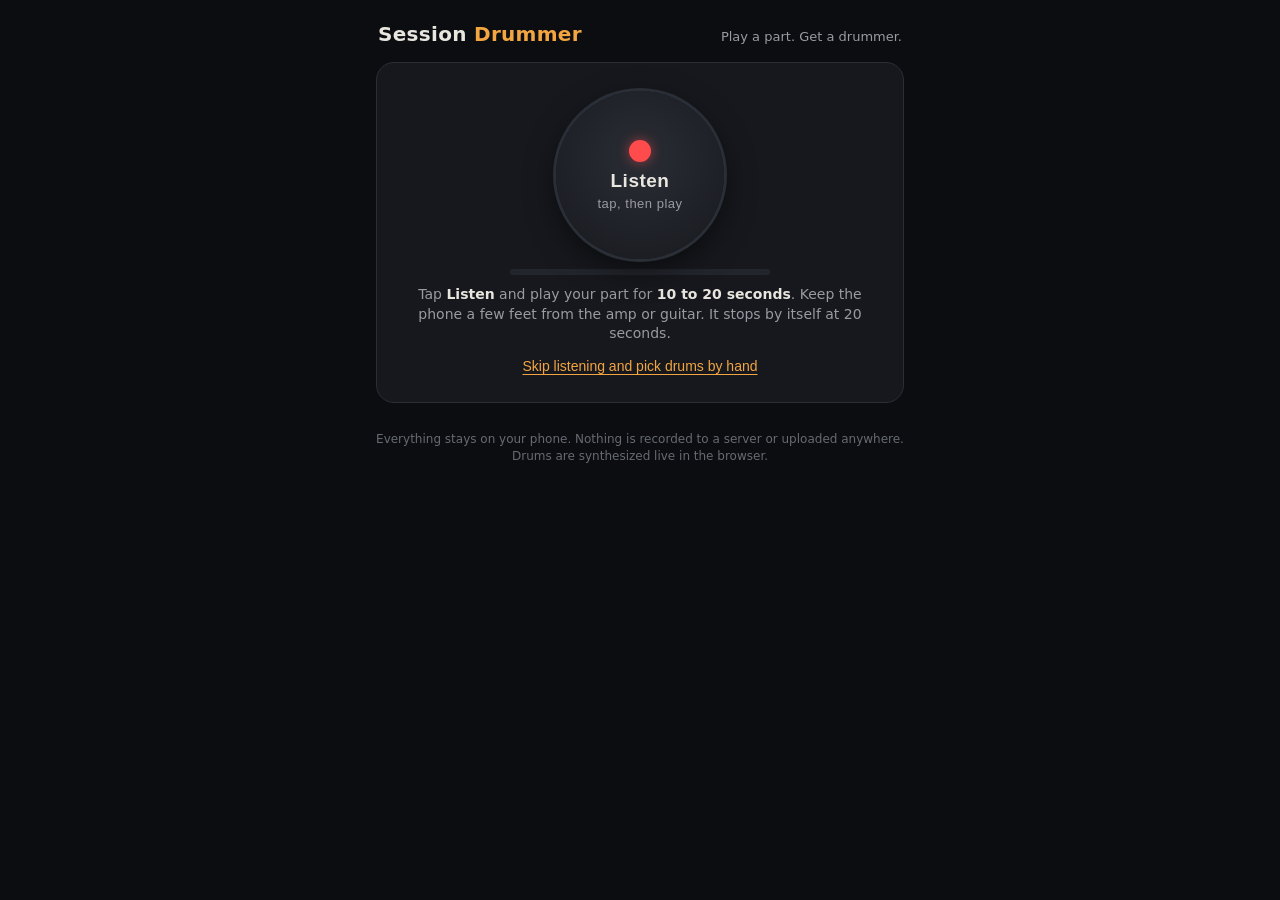
==== index.html @ cb13bf09 "Initial commit" ====
<!DOCTYPE html>
<html lang="en">
<head>
<meta charset="utf-8">
<meta name="viewport" content="width=device-width, initial-scale=1, viewport-fit=cover">
<meta name="theme-color" content="#0c0d10">
<meta name="apple-mobile-web-app-capable" content="yes">
<meta name="apple-mobile-web-app-status-bar-style" content="black-translucent">
<meta name="apple-mobile-web-app-title" content="Drummer">
<title>Session Drummer</title>
<link rel="icon" href="data:image/svg+xml,%3Csvg xmlns='http://www.w3.org/2000/svg' viewBox='0 0 100 100'%3E%3Ccircle cx='50' cy='50' r='46' fill='%23f2a541'/%3E%3Cellipse cx='50' cy='44' rx='30' ry='12' fill='%230c0d10'/%3E%3C/svg%3E">
<style>:root{--bg:#0c0d10;--card:#16181d;--card2:#1d2027;--line:#2a2e37;--tx:#e9e6df;--mut:#9a9aa3;--acc:#f2a541;--acc2:#ffcf7a;--rec:#ff4b4b;--ok:#6fd39b;--turn:#8fa8ff}
*{box-sizing:border-box;-webkit-tap-highlight-color:transparent}
html,body{margin:0;background:var(--bg);color:var(--tx);font:16px/1.4 -apple-system,BlinkMacSystemFont,"SF Pro Text","Segoe UI",Roboto,system-ui,sans-serif;-webkit-text-size-adjust:100%}
body{padding:env(safe-area-inset-top) 0 calc(env(safe-area-inset-bottom) + 24px)}
body.has-player{padding-bottom:calc(env(safe-area-inset-bottom) + 230px)}
main{max-width:560px;margin:0 auto;padding:14px 16px}
header{display:flex;align-items:baseline;justify-content:space-between;margin:6px 2px 14px}
h1{font-size:20px;margin:0;letter-spacing:.3px;font-weight:700}
h1 span{color:var(--acc)}
.tag{color:var(--mut);font-size:13px}
h2{font-size:13px;text-transform:uppercase;letter-spacing:1.4px;color:var(--mut);margin:26px 4px 10px;font-weight:600}
.card{background:var(--card);border:1px solid var(--line);border-radius:18px;padding:16px;margin-bottom:12px}
#listen{text-align:center;padding:22px 16px 18px}
#rec{width:168px;height:168px;border-radius:50%;border:0;margin:6px auto 10px;display:flex;flex-direction:column;align-items:center;justify-content:center;background:radial-gradient(circle at 50% 40%,#2a2d35,#17191e);color:var(--tx);font-size:19px;font-weight:700;letter-spacing:.5px;box-shadow:0 0 0 3px #2a2e37,0 10px 30px #0008;position:relative;cursor:pointer;touch-action:manipulation}
#rec .dot{width:22px;height:22px;border-radius:50%;background:var(--rec);margin-bottom:8px;box-shadow:0 0 12px #ff4b4b88}
#rec small{display:block;font-weight:500;color:var(--mut);font-size:13px;margin-top:4px}
#rec.on{box-shadow:0 0 0 3px var(--rec),0 0 0 calc(3px + var(--lvl,0px)) #ff4b4b44,0 10px 30px #0008}
#rec.on .dot{border-radius:5px;animation:pulse 1s infinite}
#rec.busy{opacity:.7}
@keyframes pulse{50%{opacity:.45}}
.meter{height:6px;background:#22252c;border-radius:4px;overflow:hidden;margin:4px auto 10px;max-width:260px}
.meter i{display:block;height:100%;width:0;background:linear-gradient(90deg,#6fd39b,#f2a541 70%,#ff4b4b);transition:width .06s}
.hint{color:var(--mut);font-size:14px;margin:6px 6px 0}
.hint b{color:var(--tx);font-weight:600}
.warn{color:#ffb4a8;font-size:14px;margin-top:8px}
.link{background:none;border:0;color:var(--acc);font-size:14px;padding:10px;margin-top:4px;text-decoration:underline;text-underline-offset:3px}
#heard .top{display:flex;align-items:flex-end;gap:14px}
.bpm{font-size:46px;font-weight:800;line-height:1;font-variant-numeric:tabular-nums}
.bpm small{font-size:15px;font-weight:600;color:var(--mut);margin-left:4px}
.chips{display:flex;flex-wrap:wrap;gap:6px;margin:2px 0 4px}
.chip{font-size:12.5px;padding:4px 9px;border-radius:99px;background:var(--card2);border:1px solid var(--line);color:#d8d4cb;white-space:nowrap}
.chip.k{color:var(--acc2)}
.desc{font-size:17px;margin:12px 0 4px}
.wants{color:var(--mut);font-size:14px}
.conf{color:var(--mut);font-size:12.5px;margin-top:8px}
.ctl{margin-top:14px;border-top:1px solid var(--line);padding-top:12px}
.row{display:flex;align-items:center;gap:8px;margin:10px 0;flex-wrap:wrap}
.row label{font-size:13px;color:var(--mut);min-width:54px}
.btn{min-height:46px;min-width:46px;padding:0 14px;border-radius:12px;border:1px solid var(--line);background:var(--card2);color:var(--tx);font-size:16px;font-weight:600;touch-action:manipulation;cursor:pointer}
.btn:active{transform:scale(.97);background:#262a33}
.btn.pri{background:var(--acc);color:#1a1307;border-color:var(--acc)}
.btn.sm{min-height:40px;font-size:14px;padding:0 11px}
.seg{display:inline-flex;border:1px solid var(--line);border-radius:12px;overflow:hidden}
.seg button{min-height:42px;padding:0 13px;border:0;background:var(--card2);color:var(--mut);font-size:15px;font-weight:600;border-right:1px solid var(--line)}
.seg button:last-child{border-right:0}
.seg button.on{background:#2f2a20;color:var(--acc2)}
.seg button:disabled{opacity:.35}
.tval{font-size:20px;font-weight:700;min-width:62px;text-align:center;font-variant-numeric:tabular-nums}
input[type=range]{flex:1;accent-color:var(--acc);height:32px}
.switch{display:flex;align-items:center;gap:10px;font-size:14px;color:var(--tx)}
.switch input{width:22px;height:22px;accent-color:var(--acc)}
.sub{color:var(--mut);font-size:13px;margin:-4px 4px 10px}
.sug h3{margin:0;font-size:18px}
.sug .meta{display:flex;gap:6px;flex-wrap:wrap;margin:7px 0}
.sug p{margin:6px 0;color:#cfcbc2;font-size:14.5px}
.sug .why{color:var(--mut);font-style:italic;font-size:13.5px}
.sug.turn{border-color:#2d3550;background:linear-gradient(180deg,#171a24,#16181d)}
.sug.turn .why{color:#b9c6ff;font-style:normal}
.sug .acts{display:flex;gap:8px;margin-top:12px}
.sug .acts .btn{flex:1}
.prog{height:4px;background:#22252c;border-radius:3px;margin-top:10px;overflow:hidden;display:none}
.prog i{display:block;height:100%;width:0;background:var(--acc)}
.sug.playing .prog{display:block}
.sug.playing{border-color:var(--acc)}
#player{position:fixed;left:0;right:0;bottom:0;background:#121419ee;backdrop-filter:blur(14px);-webkit-backdrop-filter:blur(14px);border-top:1px solid var(--line);padding:12px 16px calc(env(safe-area-inset-bottom) + 12px);z-index:10;transform:translateY(110%);transition:transform .25s}
#player.show{transform:none}
#player .in{max-width:560px;margin:0 auto}
#player .name{display:flex;justify-content:space-between;align-items:center;font-weight:700}
#player .name span{color:var(--mut);font-weight:500;font-size:13px}
#player .close{background:none;border:0;color:var(--mut);font-size:26px;min-width:44px;min-height:40px}
.dots{display:flex;gap:7px;margin:8px 0 6px}
.dots i{flex:1;height:7px;border-radius:4px;background:#2a2e37;transition:background .05s}
.dots i.on{background:var(--acc)}
.dots i.one.on{background:var(--acc2)}
.prow{display:flex;align-items:center;gap:8px;justify-content:space-between}
.prow .tval{font-size:26px;min-width:84px}
#pplay{min-width:96px;min-height:54px;font-size:18px}
.foot{color:#666a73;font-size:12px;text-align:center;margin-top:28px}
.hide{display:none!important}
.spin{display:inline-block;width:14px;height:14px;border:2px solid #fff4;border-top-color:var(--acc);border-radius:50%;animation:sp 1s linear infinite;vertical-align:-2px;margin-right:6px}
@keyframes sp{to{transform:rotate(360deg)}}
</style>
</head>
<body>
<main>
  <header><h1>Session <span>Drummer</span></h1><div class="tag">Play a part. Get a drummer.</div></header>

  <section id="listen" class="card">
    <button id="rec" aria-label="Listen"><div class="dot"></div><div id="recLabel">Listen</div><small id="recSub">tap, then play</small></button>
    <div class="meter"><i id="lvl"></i></div>
    <p class="hint" id="hint">Tap <b>Listen</b> and play your part for <b>10 to 20 seconds</b>. Keep the phone a few feet from the amp or guitar. It stops by itself at 20 seconds.</p>
    <p class="warn hide" id="warn"></p>
    <button class="link" id="skip">Skip listening and pick drums by hand</button>
  </section>

  <section id="heard" class="card hide">
    <div class="top">
      <div class="bpm" id="hBpm">—</div>
      <div class="chips" id="hChips"></div>
    </div>
    <div class="desc" id="hDesc"></div>
    <div class="wants" id="hWants"></div>
    <div class="conf" id="hConf"></div>
    <div class="ctl">
      <div class="row"><label>Tempo</label>
        <button class="btn sm" data-t="-1">−</button><div class="tval" id="tVal">90</div><button class="btn sm" data-t="1">+</button>
        <button class="btn sm" data-t="half">½×</button><button class="btn sm" data-t="dbl">2×</button>
      </div>
      <div class="row"><label>Meter</label>
        <div class="seg" id="segMeter"><button data-m="4/4">4/4</button><button data-m="3/4">3/4</button><button data-m="6/8">6/8</button></div>
      </div>
      <div class="row"><label>Feel</label>
        <div class="seg" id="segFeel"><button data-f="straight">Straight</button><button data-f="swing">Swung</button></div>
      </div>
      <div class="row guitarOnly"><label>Mix</label><span class="tag">Guitar</span><input type="range" id="bal" min="0" max="100" value="50"><span class="tag">Drums</span></div>
      <div class="row guitarOnly"><label class="switch"><input type="checkbox" id="snap" checked> Snap my playing to the drum grid</label></div>
    </div>
  </section>

  <section id="sugg" class="hide">
    <h2>Fits your part</h2>
    <div id="matches"></div>
    <h2>Different takes</h2>
    <div class="sub">These might not work, but here's how they could sound.</div>
    <div id="turns"></div>
    <div class="row" style="justify-content:center;margin-top:16px">
      <button class="btn" id="more">More ideas</button>
      <button class="btn" id="again">Listen again</button>
    </div>
  </section>

  <p class="foot">Everything stays on your phone. Nothing is recorded to a server or uploaded anywhere.<br>Drums are synthesized live in the browser.</p>
</main>

<div id="player"><div class="in">
  <div class="name"><div id="pName">—</div><button class="close" id="pClose" aria-label="Close">×</button></div>
  <div class="dots" id="pDots"></div>
  <div class="prow">
    <button class="btn" data-p="-5">−5</button><button class="btn" data-p="-1">−1</button>
    <div class="tval" id="pBpm">90</div>
    <button class="btn" data-p="1">+1</button><button class="btn" data-p="5">+5</button>
  </div>
  <div class="prow" style="margin-top:10px">
    <label class="switch"><input type="checkbox" id="pFills"> Fill every 4 bars</label>
    <button class="btn pri" id="pplay">Stop</button>
  </div>
</div></div>

<script>/* Session Drummer — audio analysis (pure JS, runs in browser or Node). Nothing leaves the device. */
(function (root) {
  'use strict';

  function makeFFT(n) {
    const levels = Math.round(Math.log2(n));
    const cos = new Float64Array(n / 2), sin = new Float64Array(n / 2);
    for (let i = 0; i < n / 2; i++) { cos[i] = Math.cos(2 * Math.PI * i / n); sin[i] = Math.sin(2 * Math.PI * i / n); }
    const rev = new Uint32Array(n);
    for (let i = 0; i < n; i++) { let r = 0, x = i; for (let j = 0; j < levels; j++) { r = (r << 1) | (x & 1); x >>= 1; } rev[i] = r; }
    return function (re, im) {
      for (let i = 0; i < n; i++) { const j = rev[i]; if (j > i) { let t = re[i]; re[i] = re[j]; re[j] = t; t = im[i]; im[i] = im[j]; im[j] = t; } }
      for (let size = 2; size <= n; size <<= 1) {
        const half = size >> 1, step = n / size;
        for (let i = 0; i < n; i += size) {
          for (let j = i, k = 0; j < i + half; j++, k += step) {
            const l = j + half;
            const tre = re[l] * cos[k] + im[l] * sin[k];
            const tim = -re[l] * sin[k] + im[l] * cos[k];
            re[l] = re[j] - tre; im[l] = im[j] - tim; re[j] += tre; im[j] += tim;
          }
        }
      }
    };
  }
  function hann(n) { const w = new Float64Array(n); for (let i = 0; i < n; i++) w[i] = 0.5 - 0.5 * Math.cos(2 * Math.PI * i / n); return w; }
  const clamp = (v, a, b) => Math.max(a, Math.min(b, v));
  function mean(a) { let s = 0; for (let i = 0; i < a.length; i++) s += a[i]; return a.length ? s / a.length : 0; }
  function std(a, m) { if (m === undefined) m = mean(a); let s = 0; for (let i = 0; i < a.length; i++) s += (a[i] - m) * (a[i] - m); return a.length ? Math.sqrt(s / a.length) : 0; }
  function median(a) { const b = Array.from(a).sort((x, y) => x - y); return b.length ? b[b.length >> 1] : 0; }
  function percentile(a, p) { const b = Array.from(a).sort((x, y) => x - y); return b.length ? b[clamp(Math.floor(p * (b.length - 1)), 0, b.length - 1)] : 0; }

  // Krumhansl–Kessler key profiles
  const KK_MAJ = [6.35, 2.23, 3.48, 2.33, 4.38, 4.09, 2.52, 5.19, 2.39, 3.66, 2.29, 2.88];
  const KK_MIN = [6.33, 2.68, 3.52, 5.38, 2.60, 3.53, 2.54, 4.75, 3.98, 2.69, 3.34, 3.17];
  const NOTE = ['C', 'C#', 'D', 'Eb', 'E', 'F', 'F#', 'G', 'Ab', 'A', 'Bb', 'B'];
  function pearson(a, b) { const ma = mean(a), mb = mean(b); let s = 0, sa = 0, sb = 0; for (let i = 0; i < a.length; i++) { const x = a[i] - ma, y = b[i] - mb; s += x * y; sa += x * x; sb += y * y; } return sa && sb ? s / Math.sqrt(sa * sb) : 0; }

  /* ---------- feature extraction ---------- */
  function extract(input, sr) {
    // peak/level of the raw signal (for energy)
    let x = input, fs = sr;
    if (sr > 32000) { // decimate by 2 with a small low-pass
      const n = Math.floor(input.length / 2); x = new Float32Array(n);
      for (let i = 1; i < n - 1; i++) x[i] = 0.25 * input[2 * i - 1] + 0.5 * input[2 * i] + 0.25 * input[2 * i + 1];
      fs = sr / 2;
    }
    // level normalisation so log-compression is consistent
    const absS = []; for (let i = 0; i < x.length; i += 37) absS.push(Math.abs(x[i]));
    const ref = Math.max(1e-5, percentile(absS, 0.995));
    const g = 0.5 / ref;
    const N = 1024, H = fs >= 20000 ? 256 : 128;
    const fr = fs / H;
    const nFrames = Math.max(0, Math.floor((x.length - N) / H) + 1);
    const fft = makeFFT(N), win = hann(N);
    const re = new Float64Array(N), im = new Float64Array(N);
    const nb = N / 2;
    let prev = new Float64Array(nb), cur = new Float64Array(nb);
    const flux = new Float32Array(nFrames), lowFlux = new Float32Array(nFrames), rmsDb = new Float32Array(nFrames), cent = new Float32Array(nFrames), fenergy = new Float32Array(nFrames);
    const bHz = fs / N;
    const kLo = Math.max(1, Math.round(30 / bHz)), kHi = Math.min(nb - 1, Math.round(8000 / bHz)), kLow = Math.round(300 / bHz);
    for (let t = 0; t < nFrames; t++) {
      const o = t * H; let e = 0;
      for (let i = 0; i < N; i++) { const v = x[o + i]; e += v * v; re[i] = v * g * win[i]; im[i] = 0; }
      rmsDb[t] = 10 * Math.log10(e / N + 1e-12);
      fft(re, im);
      let f = 0, lf = 0, cs = 0, ms = 0;
      for (let k = 1; k < nb; k++) {
        const m = Math.sqrt(re[k] * re[k] + im[k] * im[k]) / N * 4;
        const L = Math.log(1 + 1000 * m);
        cur[k] = L;
        if (k >= kLo && k <= kHi) { const d = L - prev[k]; if (d > 0) { f += d; if (k <= kLow) lf += d; } }
        cs += m * k * bHz; ms += m;
      }
      flux[t] = f; lowFlux[t] = lf; cent[t] = ms > 0 ? cs / ms : 0; fenergy[t] = ms;
      const tmp = prev; prev = cur; cur = tmp;
    }
    if (nFrames) { flux[0] = 0; lowFlux[0] = 0; }
    // chroma with a longer window for pitch resolution
    const NC = 4096, HC = 2048;
    const fftC = makeFFT(NC), winC = hann(NC);
    const reC = new Float64Array(NC), imC = new Float64Array(NC);
    const nC = Math.max(0, Math.floor((x.length - NC) / HC) + 1);
    const chroma = []; const chromaT = [];
    const bHzC = fs / NC;
    const binPc = new Int8Array(NC / 2).fill(-1), binW = new Float32Array(NC / 2);
    for (let k = 1; k < NC / 2; k++) { const f = k * bHzC; if (f < 70 || f > 2200) continue; const p = 69 + 12 * Math.log2(f / 440); const pr = Math.round(p); if (Math.abs(p - pr) > 0.35) continue; binPc[k] = ((pr % 12) + 12) % 12; binW[k] = f < 400 ? 1 : 400 / f + 0.3; }
    for (let t = 0; t < nC; t++) {
      const o = t * HC;
      for (let i = 0; i < NC; i++) { reC[i] = x[o + i] * g * winC[i]; imC[i] = 0; }
      fftC(reC, imC);
      const c = new Float32Array(12);
      // simple peak picking to reduce smear
      for (let k = 2; k < NC / 2 - 1; k++) {
        if (binPc[k] < 0) continue;
        const m = Math.hypot(reC[k], imC[k]);
        const ml = Math.hypot(reC[k - 1], imC[k - 1]), mr = Math.hypot(reC[k + 1], imC[k + 1]);
        if (m >= ml && m >= mr) c[binPc[k]] += Math.sqrt(m) * binW[k];
      }
      chroma.push(c); chromaT.push((o + NC / 2) / fs);
    }
    // onset envelope: flux minus local mean, half-wave rectified, normalised
    const env = new Float32Array(nFrames);
    const wAvg = Math.max(3, Math.round(0.25 * fr));
    let acc = 0; const q = [];
    // centred moving average
    const pre = new Float64Array(nFrames + 1); for (let i = 0; i < nFrames; i++) pre[i + 1] = pre[i] + flux[i];
    for (let i = 0; i < nFrames; i++) { const a = Math.max(0, i - wAvg), b = Math.min(nFrames, i + wAvg + 1); const m = (pre[b] - pre[a]) / (b - a); env[i] = Math.max(0, flux[i] - m); }
    const sd = std(env) || 1; for (let i = 0; i < nFrames; i++) env[i] /= sd;
    const lowEnv = new Float32Array(nFrames); { const sdl = std(lowFlux) || 1; for (let i = 0; i < nFrames; i++) lowEnv[i] = lowFlux[i] / sdl; }
    const t0 = N / 2 / fs; // frame-centre convention
    return { fs, fr, t0, env, lowEnv, rmsDb, cent, fenergy, chroma, chromaT, nFrames, duration: input.length / sr };
  }

  function pickOnsets(env, fr) {
    const out = []; const n = env.length; const w = 3; const lw = Math.round(fr * 1.0);
    const pre = new Float64Array(n + 1); for (let i = 0; i < n; i++) pre[i + 1] = pre[i] + env[i];
    let last = -1e9; const minGap = Math.round(0.05 * fr);
    for (let i = w; i < n - w; i++) {
      let isMax = true; for (let j = i - w; j <= i + w; j++) if (env[j] > env[i]) { isMax = false; break; }
      if (!isMax) continue;
      const a = Math.max(0, i - lw), b = Math.min(n, i + lw); const m = (pre[b] - pre[a]) / (b - a);
      if (env[i] > m + 0.6 && env[i] > 0.8 && i - last >= minGap) { out.push({ f: i, s: env[i] }); last = i; }
    }
    return out;
  }

  function autocorr(env, maxLag) {
    const n = env.length; const ac = new Float64Array(maxLag + 1);
    for (let l = 0; l <= maxLag; l++) { let s = 0; for (let t = 0; t + l < n; t++) s += env[t] * env[t + l]; ac[l] = s / (n - l); }
    return ac;
  }

  function estimateTempo(env, fr) {
    const minLag = Math.floor(fr * 60 / 210), maxLag = Math.ceil(fr * 60 / 48);
    const ac = autocorr(env, Math.min(env.length - 2, maxLag * 2 + 2));
    const val = (l) => { const i = Math.floor(l), f = l - i; return i + 1 < ac.length ? ac[i] * (1 - f) + ac[i + 1] * f : 0; };
    let best = -1, bestL = minLag; const scores = [];
    for (let l = minLag; l <= maxLag; l++) {
      const bpm = 60 * fr / l;
      const prior = Math.exp(-0.5 * Math.pow(Math.log2(bpm / 100) / 0.85, 2));
      const s = (val(l) + 0.35 * val(2 * l)) * prior;
      scores.push({ l, bpm, s, raw: val(l) + 0.35 * val(2 * l) });
      if (s > best) { best = s; bestL = l; }
    }
    // parabolic refinement on raw ac
    let L = bestL;
    if (bestL > minLag && bestL < maxLag) { const a = val(bestL - 1), b = val(bestL), c = val(bestL + 1); const d = (a - 2 * b + c); if (d < 0) L = bestL + 0.5 * (a - c) / d; }
    // octave sanity
    const rawAt = (l) => val(l) + 0.35 * val(2 * l);
    let bpm = 60 * fr / L;
    if (bpm > 150 && 2 * L <= maxLag && rawAt(2 * L) > 0.75 * rawAt(L)) { L *= 2; bpm /= 2; }
    else if (bpm < 62 && L / 2 >= minLag && rawAt(L / 2) > 0.8 * rawAt(L)) { L /= 2; bpm *= 2; }
    return { period: L, bpm, ac };
  }

  // Ellis-style dynamic-programming beat tracker
  function trackBeats(env, P, tight) {
    tight = tight || 120;
    const n = env.length; const C = new Float64Array(n); const back = new Int32Array(n).fill(-1);
    const lo = Math.round(P / 2), hi = Math.round(P * 2);
    for (let t = 0; t < n; t++) {
      let best = -Infinity, bi = -1;
      for (let tau = t - hi; tau <= t - lo; tau++) {
        if (tau < 0) continue;
        const d = Math.log((t - tau) / P); const v = C[tau] - tight * d * d;
        if (v > best) { best = v; bi = tau; }
      }
      if (bi >= 0 && best > 0) { C[t] = env[t] + best; back[t] = bi; } else { C[t] = env[t]; back[t] = -1; }
    }
    // pick end point in final period
    let end = n - 1, bv = -Infinity;
    for (let t = Math.max(0, n - Math.round(P)); t < n; t++) if (C[t] > bv) { bv = C[t]; end = t; }
    const beats = []; let t = end; while (t >= 0) { beats.push(t); t = back[t]; }
    beats.reverse();
    // extend backwards to cover the start if the chain began late
    while (beats.length && beats[0] - P > P * 0.25) {
      const guess = beats[0] - P; let bt = Math.round(guess), bvv = -1;
      for (let j = Math.round(guess - P * 0.1); j <= Math.round(guess + P * 0.1); j++) if (j >= 0 && j < n && env[j] > bvv) { bvv = env[j]; bt = j; }
      if (bt < 0) break; beats.unshift(bvv > 0.3 ? bt : Math.round(guess));
    }
    return beats;
  }

  // Beat trackers happily lock onto a loud off-beat. Swing is always long-short, and bass/accents
  // tend to sit on the beat, so use those to nudge the phase back onto the beat.
  function fixPhase(feat, beatF) {
    if (beatF.length < 6) return beatF;
    const P = (beatF[beatF.length - 1] - beatF[0]) / (beatF.length - 1);
    const shift = (frac) => beatF.map(b => b + frac * P).filter(b => b < feat.env.length - 1);
    const sw = analyseSwing(feat.env, beatF);
    const pr = sw.prof, BINS = pr.length;
    const at = (c, w) => { let m = 0; for (let k = 0; k < BINS; k++) { const p = (k + 0.5) / BINS; if (Math.abs(p - c) <= w) m = Math.max(m, pr[k]); } return m; };
    const base = median(pr);
    const t1 = at(0.333, 0.04) - base, t2 = at(0.667, 0.04) - base, h = at(0.5, 0.04) - base;
    if (t1 > 0.5 && t1 > 1.6 * Math.max(t2, h, 0.01)) return shift(1 / 3);
    if (h > 0.5 && h > 1.6 * Math.max(t1, t2, 0.01)) {
      // straight: compare accent+bass on the beat vs on the "and"
      const acc = (arr) => { let s = 0; for (const b of arr) s += envMax(feat.env, b, 2) + 1.5 * envMax(feat.lowEnv, b, 2); return s / arr.length; };
      const alt = shift(0.5);
      if (acc(alt) > 1.25 * acc(beatF)) return alt;
    }
    return beatF;
  }

  function regressPeriod(beatsSec) {
    const n = beatsSec.length; if (n < 3) return null;
    let sx = 0, sy = 0, sxx = 0, sxy = 0;
    for (let i = 0; i < n; i++) { sx += i; sy += beatsSec[i]; sxx += i * i; sxy += i * beatsSec[i]; }
    return (n * sxy - sx * sy) / (n * sxx - sx * sx);
  }

  function envAt(env, f) { const i = Math.floor(f), fr = f - i; if (i < 0 || i + 1 >= env.length) return 0; return env[i] * (1 - fr) + env[i + 1] * fr; }
  function envMax(env, f, w) { let m = 0; for (let j = Math.floor(f - w); j <= Math.ceil(f + w); j++) if (j >= 0 && j < env.length && env[j] > m) m = env[j]; return m; }

  function analyseSwing(env, beatF) {
    const BINS = 48; const prof = new Float64Array(BINS); let used = 0;
    for (let i = 0; i + 1 < beatF.length; i++) {
      const a = beatF[i], b = beatF[i + 1]; const len = b - a; if (len < 4) continue;
      for (let k = 0; k < BINS; k++) { const f = a + len * (k + 0.5) / BINS; prof[k] += envAt(env, f); }
      used++;
    }
    if (!used) return { swing: 0, ratio: 0.5, ternary: 0, conf: 0, prof };
    for (let k = 0; k < BINS; k++) prof[k] /= used;
    const around = (c, w) => { let m = 0; for (let k = 0; k < BINS; k++) { const p = (k + 0.5) / BINS; if (Math.abs(p - c) <= w) m = Math.max(m, prof[k]); } return m; };
    const eHalf = around(0.5, 0.035), eTrip2 = around(0.667, 0.035), eTrip1 = around(0.333, 0.035), e16a = around(0.25, 0.03), e16b = around(0.75, 0.03);
    const base = median(prof);
    const h = Math.max(0, eHalf - base), t2 = Math.max(0, eTrip2 - base), t1 = Math.max(0, eTrip1 - base), s16 = Math.max(0, Math.max(e16a, e16b) - base);
    const swing = (t2 - h) / (t2 + h + 1e-6); // -1 straight .. +1 swung
    // ratio: centroid of the off-beat bump between 0.45 and 0.78
    let cs = 0, ws = 0; for (let k = 0; k < BINS; k++) { const p = (k + 0.5) / BINS; if (p > 0.45 && p < 0.78) { const w = Math.max(0, prof[k] - base); cs += w * w * p; ws += w * w; } }
    const ratio = ws > 0 ? cs / ws : 0.5;
    const ternary = (t1 + t2) / (t1 + t2 + h + s16 + 1e-6);
    const offStrength = Math.max(h, t2) / (Math.max(...prof) + 1e-6);
    return { swing, ratio, ternary, conf: clamp(offStrength * Math.abs(swing) * 2, 0, 1), offStrength, prof: Array.from(prof) };
  }

  function chromaBetween(feat, ta, tb) {
    const c = new Float64Array(12); let n = 0;
    for (let i = 0; i < feat.chromaT.length; i++) { const t = feat.chromaT[i]; if (t >= ta && t < tb) { for (let k = 0; k < 12; k++) c[k] += feat.chroma[i][k]; n++; } }
    if (!n) { // nearest frame
      let bi = 0, bd = 1e9; for (let i = 0; i < feat.chromaT.length; i++) { const d = Math.abs(feat.chromaT[i] - (ta + tb) / 2); if (d < bd) { bd = d; bi = i; } }
      if (feat.chroma[bi]) for (let k = 0; k < 12; k++) c[k] = feat.chroma[bi][k];
    }
    return c;
  }
  function cosSim(a, b) { let s = 0, na = 0, nb = 0; for (let k = 0; k < 12; k++) { s += a[k] * b[k]; na += a[k] * a[k]; nb += b[k] * b[k]; } return na && nb ? s / Math.sqrt(na * nb) : 1; }
  function zscore(a) { const m = mean(a), s = std(a, m) || 1; return a.map(v => (v - m) / s); }
  function lagCorr(f, lag) { if (f.length - lag < 4) return 0; return pearson(f.slice(0, f.length - lag), f.slice(lag)); }

  function analyseMeter(feat, beatsSec, beatF, forceM) {
    const nb = beatF.length;
    if (nb < 8) return { meter: forceM || 4, offset: 0, conf: 0, scores: {} };
    const acc = [], low = [], nov = [];
    for (let i = 0; i < nb; i++) {
      acc.push(envMax(feat.env, beatF[i], 2));
      low.push(envMax(feat.lowEnv, beatF[i], 2));
      const P = i + 1 < nb ? beatsSec[i + 1] - beatsSec[i] : beatsSec[i] - beatsSec[i - 1];
      const prevC = chromaBetween(feat, beatsSec[i] - P, beatsSec[i]);
      const nextC = chromaBetween(feat, beatsSec[i], beatsSec[i] + P);
      nov.push(1 - cosSim(prevC, nextC));
    }
    const za = zscore(acc), zl = zscore(low), zn = zscore(nov);
    const f = za.map((v, i) => 0.8 * v + 1.0 * zl[i] + 1.2 * zn[i]);
    const contrast = (M) => {
      let best = -Infinity, bo = 0;
      for (let o = 0; o < M; o++) {
        const on = [], off = [];
        for (let i = 0; i < nb; i++) ((i % M) === o ? on : off).push(f[i]);
        const c = mean(on) - mean(off);
        if (c > best) { best = c; bo = o; }
      }
      return { c: best / (std(f) || 1), o: bo };
    };
    const c2 = contrast(2), c3 = contrast(3), c4 = contrast(4);
    const s3 = c3.c + lagCorr(f, 3) + 0.5 * lagCorr(f, 6) - 0.4 * Math.max(0, lagCorr(f, 2));
    const s4 = Math.max(c4.c, c2.c * 0.9) + lagCorr(f, 4) + 0.3 * Math.max(0, lagCorr(f, 2)) + 0.3 * lagCorr(f, 8) - 0.3 * Math.max(0, lagCorr(f, 3));
    let meter, offset;
    if (forceM) { meter = forceM; offset = (forceM === 3 ? c3 : forceM === 2 ? c2 : c4).o; }
    else if (s3 > s4 + 0.15) { meter = 3; offset = c3.o; } else { meter = 4; offset = c4.o; }
    return { meter, offset, conf: clamp(Math.abs(s3 - s4) / 1.2, 0, 1), scores: { s3, s4 } };
  }

  function analyseKey(feat) {
    const tot = new Float64Array(12);
    for (let i = 0; i < feat.chroma.length; i++) for (let k = 0; k < 12; k++) tot[k] += feat.chroma[i][k];
    let bestMaj = -2, bestMin = -2, kMaj = 0, kMin = 0;
    for (let r = 0; r < 12; r++) {
      const maj = [], min = [];
      for (let k = 0; k < 12; k++) { maj.push(KK_MAJ[(k - r + 12) % 12]); min.push(KK_MIN[(k - r + 12) % 12]); }
      const cm = pearson(tot, maj), cn = pearson(tot, min);
      if (cm > bestMaj) { bestMaj = cm; kMaj = r; }
      if (cn > bestMin) { bestMin = cn; kMin = r; }
    }
    const minor = bestMin > bestMaj;
    return { tonic: NOTE[minor ? kMin : kMaj], mode: minor ? 'minor' : 'major', modeLean: bestMin - bestMaj, conf: clamp(Math.max(bestMaj, bestMin), 0, 1), chroma: Array.from(tot) };
  }

  function buildResult(feat, P, opts) {
    opts = opts || {};
    const fr = feat.fr;
    let beatF = trackBeats(feat.env, P);
    beatF = fixPhase(feat, beatF);
    const beatsSec = beatF.map(f => f / fr + feat.t0);
    const reg = regressPeriod(beatsSec);
    const period = reg && reg > 0 ? reg : P / fr;
    const bpm = 60 / period;
    const forceM = opts.meter === '3/4' ? 3 : opts.meter === '6/8' ? 2 : opts.meter === '4/4' ? 4 : 0;
    const met = analyseMeter(feat, beatsSec, beatF, forceM);
    const sw = analyseSwing(feat.env, beatF);
    return { beatsSec, beatF, period, bpm, met, sw };
  }

  function analyze(samples, sr) {
    const feat = extract(samples, sr);
    const fr = feat.fr;
    const active = []; let maxDb = -200;
    for (let i = 0; i < feat.nFrames; i++) maxDb = Math.max(maxDb, feat.rmsDb[i]);
    for (let i = 0; i < feat.nFrames; i++) if (feat.rmsDb[i] > maxDb - 30) active.push(i);
    const onsets = pickOnsets(feat.env, fr);
    if (maxDb < -62 || onsets.length < 6 || feat.duration < 4) {
      return { ok: false, reason: maxDb < -62 ? 'quiet' : 'few-onsets', maxDb, onsets: onsets.length };
    }
    const tempo = estimateTempo(feat.env, fr);
    const r = buildResult(feat, tempo.period);
    const firstOnset = onsets.length ? onsets[0].f / fr + feat.t0 : 0;
    const lastOnset = onsets.length ? onsets[onsets.length - 1].f / fr + feat.t0 : feat.duration;
    // level & timbre
    const actDb = active.map(i => feat.rmsDb[i]);
    const levelDb = median(actDb);
    const dynRange = percentile(actDb, 0.95) - percentile(actDb, 0.1);
    let cs = 0, cw = 0; for (const i of active) { const w = feat.fenergy[i]; cs += feat.cent[i] * w; cw += w; }
    const centroid = cw ? cs / cw : 1500;
    const key = analyseKey(feat);
    const playDur = Math.max(1, lastOnset - firstOnset);
    const density = onsets.length / (playDur / r.period); // onsets per beat
    const meanStrength = mean(onsets.map(o => o.s));
    const res = {
      ok: true, duration: feat.duration, sr, firstOnset, lastOnset,
      onsets: onsets.map(o => o.f / fr + feat.t0),
      bpm: r.bpm, period: r.period, beats: r.beatsSec,
      meter: r.met.meter === 3 ? '3/4' : '4/4', meterConf: r.met.conf, downbeatOffset: r.met.offset, meterScores: r.met.scores,
      swing: r.sw.swing, swingRatio: r.sw.ratio, ternary: r.sw.ternary, swingConf: r.sw.conf, offStrength: r.sw.offStrength,
      feel: r.sw.swing > 0.2 && r.sw.offStrength > 0.12 ? 'swing' : 'straight',
      density, levelDb, dynRange, centroid, key, meanStrength,
      tempoAlt: { half: r.bpm / 2, double: r.bpm * 2 },
      _feat: feat
    };
    // possible 6/8: fast 3-grouping with straight subdivision
    if (res.meter === '3/4' && res.bpm >= 150) res.maybe68 = true;
    Object.assign(res, describe(res));
    return res;
  }

  // Re-run beat tracking with user-forced tempo / meter
  function retrack(res, opts) {
    const feat = res._feat; const fr = feat.fr;
    const bpm = opts.bpm || res.bpm;
    const P = fr * 60 / bpm;
    const r = buildResult(feat, P, { meter: opts.meter });
    const out = Object.assign({}, res, {
      bpm: opts.bpmExact ? bpm : r.bpm, period: opts.bpmExact ? 60 / bpm : r.period, beats: r.beatsSec,
      meter: opts.meter || (r.met.meter === 3 ? '3/4' : '4/4'), downbeatOffset: r.met.offset, meterConf: r.met.conf,
      swing: r.sw.swing, swingRatio: r.sw.ratio, ternary: r.sw.ternary, swingConf: r.sw.conf, offStrength: r.sw.offStrength,
    });
    out.feel = opts.feel || (out.meter === '6/8' ? 'swing' : (r.sw.swing > 0.2 && r.sw.offStrength > 0.12 ? 'swing' : 'straight'));
    out.density = res.density * (out.period / res.period);
    Object.assign(out, describe(out));
    return out;
  }

  function features(res) {
    const busy = clamp((res.density - 0.6) / 2.6, 0, 1);
    const energy = clamp(0.4 * clamp((res.levelDb + 45) / 30, 0, 1) + 0.4 * busy + 0.2 * clamp((res.bpm - 60) / 100, 0, 1), 0, 1);
    const bright = clamp((res.centroid - 700) / 1800, 0, 1);
    const minorLean = clamp(0.5 + res.key.modeLean * 3, 0, 1);
    const dark = clamp(0.6 * minorLean + 0.4 * (1 - bright), 0, 1);
    return { energy, busy, bright, dark };
  }

  function describe(res) {
    const f = features(res);
    const bpm = res.bpm;
    const tempoWord = bpm < 68 ? 'slow' : bpm < 90 ? 'relaxed' : bpm < 114 ? 'mid-tempo' : bpm < 140 ? 'upbeat' : 'fast';
    const mood = res.key.mode === 'minor' ? (f.bright > 0.55 ? 'bittersweet' : 'dark and moody') : (f.bright > 0.5 ? 'bright' : 'warm');
    const energyWord = f.energy < 0.3 ? 'gentle' : f.energy < 0.52 ? 'easygoing' : f.energy < 0.72 ? 'steady' : 'driving';
    const busyWord = f.busy < 0.2 ? 'sparse' : f.busy > 0.6 ? 'busy' : '';
    const feelWord = res.meter === '6/8' ? 'rolling triplet feel' : res.feel === 'swing' ? 'swung, shuffling feel' : 'straight feel';
    const meterWord = res.meter === '3/4' ? '3/4' : res.meter === '6/8' ? '6/8' : '4/4';
    const head = `${cap(tempoWord)}, ${mood} ${meterWord}`;
    const tail = [busyWord, energyWord].filter(Boolean).join(' and ');
    const description = `${head} — ${tail}, with a ${feelWord}.`;
    let wants;
    if (res.meter === '3/4') wants = mood.startsWith('dark') ? 'a moody waltz' : (f.energy > 0.6 ? 'a big rolling 3/4' : 'a gentle waltz');
    else if (res.meter === '6/8') wants = 'a lilting 6/8';
    else if (res.feel === 'swing') wants = bpm < 80 ? 'a slow 12/8 blues feel' : f.energy > 0.6 ? 'a driving shuffle' : 'a bluesy shuffle';
    else wants = bpm < 80 ? (mood.startsWith('dark') ? 'a slow, heavy backbeat' : 'a slow ballad groove') : f.energy > 0.65 ? 'a driving straight-eighth beat' : 'a laid-back backbeat';
    return { features: f, words: { tempoWord, mood, energyWord, busyWord, feelWord }, description, wants };
  }
  function cap(s) { return s.charAt(0).toUpperCase() + s.slice(1); }

  /* ---------- time warp (WSOLA), beat-anchored ---------- */
  // anchorsIn/out: seconds. Output length outSec. Input positions mapped piecewise-linearly.
  function warp(x, sr, anchorsIn, anchorsOut, outSec) {
    const outLen = Math.round(outSec * sr);
    const A = anchorsIn.map(v => v * sr), B = anchorsOut.map(v => v * sr);
    const map = (o) => {
      if (o <= B[0]) return A[0] + (o - B[0]);
      for (let i = 0; i + 1 < B.length; i++) if (o <= B[i + 1]) { const u = (o - B[i]) / (B[i + 1] - B[i]); return A[i] + u * (A[i + 1] - A[i]); }
      const n = B.length - 1; const slope = n > 0 ? (A[n] - A[n - 1]) / (B[n] - B[n - 1]) : 1; return A[n] + (o - B[n]) * slope;
    };
    let W = 1; while (W < 0.045 * sr) W <<= 1; const Hs = W >> 1; const tol = Math.round(0.012 * sr);
    const win = new Float32Array(W); for (let i = 0; i < W; i++) win[i] = 0.5 - 0.5 * Math.cos(2 * Math.PI * i / W);
    const out = new Float32Array(outLen + W);
    const X = (i) => (i >= 0 && i < x.length ? x[i] : 0);
    let prevIn = Math.round(map(0)) - (Hs >> 1);
    for (let o = 0, k = 0; o < outLen; o += Hs, k++) {
      const target = Math.round(map(o + (Hs >> 1))) - (Hs >> 1);
      let best = target;
      if (k > 0) {
        const nat = prevIn + Hs;
        let bv = -Infinity;
        const corr = (cand, step) => { let s = 0; for (let i = 0; i < W; i += step) s += X(nat + i) * X(cand + i); return s; };
        let bc = target;
        for (let d = -tol; d <= tol; d += 8) { const v = corr(target + d, 8); if (v > bv) { bv = v; bc = target + d; } }
        bv = -Infinity; best = bc;
        for (let d = -8; d <= 8; d++) { const v = corr(bc + d, 2); if (v > bv) { bv = v; best = bc + d; } }
      }
      for (let i = 0; i < W; i++) out[o + i] += X(best + i) * win[i];
      prevIn = best;
    }
    return out.subarray(0, outLen);
  }

  const api = { analyze, retrack, warp, describe, features, _internals: { extract, estimateTempo, trackBeats, analyseSwing, analyseMeter, pickOnsets } };
  if (typeof module !== 'undefined' && module.exports) module.exports = api; else root.SDAnalysis = api;
})(typeof self !== 'undefined' ? self : this);

;
/* Session Drummer — groove library + ranking. Tracks: one char per step.
   X=accent x=normal o=soft g=ghost .=rest. Voices: K kick, S snare, R cross-stick, H hat, P hat foot, O open hat,
   Y ride, B ride bell, C crash, T1 rack tom, T2 floor tom, BR brush tap, SW brush sweep, SH shaker. */
(function (root) {
  'use strict';
  const P = [
    // ---------- 4/4 straight ----------
    { id: 'laidback', name: 'Laid-back backbeat', desc: 'Kick on 1 and 3, snare on 2 and 4, easy eighth hats. Leaves room for the guitar.', meter: '4/4', sub: 4, family: 'backbeat', kit: 'sticks', energy: 0.5, busy: 0.35, dark: 0.5, tempo: [68, 124], fill: 'toms',
      t: { K: 'X...|....|X.x.|....', S: '....|X...|....|X...', H: 'x.o.|x.o.|x.o.|x.o.' } },
    { id: 'xstick', name: 'Cross-stick pocket', desc: 'Rim-click backbeat and soft hats — quiet, close, and warm.', meter: '4/4', sub: 4, family: 'rim', kit: 'rim', energy: 0.3, busy: 0.3, dark: 0.55, tempo: [58, 118], fill: 'soft',
      t: { K: 'X...|....|x..x|....', R: '....|x...|....|x...', H: 'o.g.|o.g.|o.g.|o.g.' } },
    { id: 'drive8', name: 'Driving straight eighths', desc: 'Pushy kick, hard eighth hats, backbeat on 2 and 4. Pushes the song forward.', meter: '4/4', sub: 4, family: 'drive', kit: 'sticks', energy: 0.8, busy: 0.5, dark: 0.5, tempo: [100, 175], fill: 'toms', crash: true,
      t: { K: 'X...|..x.|X.x.|....', S: '....|X...|....|X...', H: 'X.x.|X.x.|X.x.|X.x.' } },
    { id: 'floor4', name: 'Four on the floor', desc: 'Kick on every beat, open hat on the off-beats. Steady and danceable.', meter: '4/4', sub: 4, family: 'floor', kit: 'sticks', energy: 0.72, busy: 0.5, dark: 0.4, tempo: [96, 140], fill: 'snare', crash: true,
      t: { K: 'X...|X...|X...|X...', S: '....|X...|....|X...', H: 'x...|x...|x...|x...', O: '..x.|..x.|..x.|..x.' } },
    { id: 'sixteenth', name: 'Busy sixteenth groove', desc: 'Sixteenth hats, syncopated kick, ghost notes on the snare. Busy but tight.', meter: '4/4', sub: 4, family: 'sixteenth', kit: 'sticks', energy: 0.65, busy: 0.85, dark: 0.45, tempo: [76, 115], fill: 'snare',
      t: { K: 'X..x|..x.|X...|.x..', S: '....|X..g|.g..|X..g', H: 'xoxo|xoxo|xoxo|xoxo' } },
    { id: 'rideballad', name: 'Slow ride and rim', desc: 'Ride cymbal eighths, rim-click on 2 and 4. Spacious, good for a slow song.', meter: '4/4', sub: 4, family: 'ballad', kit: 'rim', energy: 0.25, busy: 0.3, dark: 0.6, tempo: [52, 92], fill: 'soft',
      t: { K: 'X...|....|X...|....', R: '....|x...|....|x...', Y: 'x.o.|x.o.|x.o.|x.o.' } },
    { id: 'bigslow', name: 'Big, slow backbeat', desc: 'Washy open hats, heavy kick and snare. Slow and heavy.', meter: '4/4', sub: 4, family: 'bigslow', kit: 'sticks', energy: 0.85, busy: 0.35, dark: 0.7, tempo: [54, 96], fill: 'toms', crash: true,
      t: { K: 'X...|....|X.X.|....', S: '....|X...|....|X...', O: 'x.x.|x.x.|x.x.|x.x.' } },
    { id: 'brush4', name: 'Straight brushes', desc: 'Brush sweeps on every beat, light taps on 2 and 4, a feathered kick.', meter: '4/4', sub: 4, family: 'brushes', kit: 'brush', energy: 0.15, busy: 0.2, dark: 0.5, tempo: [56, 132], fill: 'brush',
      t: { SW: 'x...|x...|x...|x...', BR: '....|x...|....|x...', K: 'o...|....|o...|....', P: '....|x...|....|x...' } },
    { id: 'tompulse', name: 'Floor-tom pulse', desc: 'Floor tom on the beat with rim-clicks and a shaker. Dark and moody.', meter: '4/4', sub: 4, family: 'toms', kit: 'toms', energy: 0.45, busy: 0.4, dark: 0.85, tempo: [58, 112], fill: 'toms',
      t: { T2: 'X...|x...|X...|x...', K: 'X...|....|X...|....', R: '....|x...|....|x...', SH: '..x.|..x.|..x.|..x.' } },
    { id: 'shaker', name: 'Shaker and rim, acoustic', desc: 'Sixteenth shaker, soft kick, rim on 2 and 4. Sounds like a small acoustic room.', meter: '4/4', sub: 4, family: 'shaker', kit: 'rim', energy: 0.35, busy: 0.6, dark: 0.35, tempo: [68, 126], fill: 'soft',
      t: { SH: 'xoxo|xoxo|xoxo|xoxo', K: 'X...|....|X..x|....', R: '....|x...|....|x...' } },
    { id: 'halftime', name: 'Half-time feel', desc: 'Same tempo, but the snare lands only on 3. Big and spacious.', meter: '4/4', sub: 4, family: 'halftime', kit: 'sticks', energy: 0.6, busy: 0.3, dark: 0.65, tempo: [60, 175], fill: 'toms', crash: true, turn: true,
      t: { K: 'X...|....|..x.|....', S: '....|....|X...|....', H: 'x.x.|x.x.|x.x.|x.x.' } },
    { id: 'doubletime', name: 'Double-time push', desc: 'Snare on every off-beat, so the drums run twice as fast as your part.', meter: '4/4', sub: 4, family: 'doubletime', kit: 'sticks', energy: 0.9, busy: 0.7, dark: 0.5, tempo: [56, 112], fill: 'snare', crash: true, turn: true, turnOnly: true,
      t: { K: 'X...|X...|X...|X...', S: '..X.|..X.|..X.|..X.', H: 'x.x.|x.x.|x.x.|x.x.' } },
    { id: 'train', name: 'Train beat', desc: 'Sixteenths on the snare with accents on 2 and 4. Chugs along like a train.', meter: '4/4', sub: 4, family: 'train', kit: 'sticks', energy: 0.7, busy: 0.9, dark: 0.45, tempo: [88, 175], fill: 'snare', turn: true,
      t: { K: 'X...|..x.|X...|..x.', S: 'gogo|Xogo|gogo|Xogo' } },
    { id: 'bossa', name: 'Bossa pulse', desc: 'A bossa nova kick, rim-click clave, soft shaker. Gentle, but it moves.', meter: '4/4', sub: 4, bars: 2, family: 'bossa', kit: 'rim', energy: 0.3, busy: 0.55, dark: 0.45, tempo: [70, 150], fill: 'none', turn: true, turnOnly: true,
      t: { K: 'X..x|X..x|X..x|X..x|X..x|X..x|X..x|X..x', R: 'x...|..x.|....|x...|....|x...|..x.|....', SH: 'x.o.|x.o.|x.o.|x.o.|x.o.|x.o.|x.o.|x.o.' } },
    { id: 'tribal', name: 'Rolling toms', desc: 'Floor and rack toms carry the groove and a shaker fills the gaps. There\'s no backbeat at all.', meter: '4/4', sub: 4, family: 'tribal', kit: 'toms', energy: 0.7, busy: 0.8, dark: 0.8, tempo: [68, 132], fill: 'toms', turn: true, turnOnly: true,
      t: { T2: 'X..x|..x.|X..x|..x.', T1: '....|x...|....|x..x', K: 'X...|....|X...|....', SH: 'xoxo|xoxo|xoxo|xoxo' } },
    { id: 'onedrop', name: 'One-drop', desc: 'The kick and rim land only on 3, and beat 1 is left empty. Lazy and floating.', meter: '4/4', sub: 4, family: 'onedrop', kit: 'rim', energy: 0.35, busy: 0.25, dark: 0.5, tempo: [58, 110], fill: 'none', turn: true, turnOnly: true,
      t: { K: '....|....|X...|....', R: '....|....|X...|....', H: '..x.|..x.|..x.|..x.' } },
    // ---------- 4/4 swung (triplet grid) ----------
    { id: 'shuffle', name: 'Bluesy shuffle', desc: 'Shuffled hats, kick on every beat, backbeat on 2 and 4.', meter: '4/4', sub: 3, family: 'shuffle', kit: 'sticks', energy: 0.55, busy: 0.5, dark: 0.5, tempo: [68, 132], fill: 'snare', crash: true,
      t: { K: 'X..|x..|X..|x..', S: '...|X..|...|X..', H: 'x.o|x.o|x.o|x.o' } },
    { id: 'slow128', name: 'Slow 12/8 blues', desc: 'Triplets on the ride with a heavy 2 and 4. Fits a slow minor blues.', meter: '4/4', sub: 3, family: 'slow128', kit: 'sticks', energy: 0.45, busy: 0.6, dark: 0.65, tempo: [44, 84], fill: 'toms', crash: true,
      t: { K: 'X..|...|x..|..o', S: '...|X..|...|X..', Y: 'xox|xox|xox|xox' } },
    { id: 'texas', name: 'Driving double shuffle', desc: 'Both hands shuffle on the snare, with the kick on every beat. Hard-charging.', meter: '4/4', sub: 3, family: 'texas', kit: 'sticks', energy: 0.82, busy: 0.8, dark: 0.45, tempo: [100, 165], fill: 'snare', crash: true,
      t: { K: 'X..|X..|X..|X..', S: 'g.o|X.o|g.o|X.o', P: '...|x..|...|x..' } },
    { id: 'hshuffle', name: 'Half-time shuffle', desc: 'Backbeat on 3 with shuffled ghost notes around it. Greasy, rolling, and busy.', meter: '4/4', sub: 3, family: 'hshuffle', kit: 'sticks', energy: 0.6, busy: 0.75, dark: 0.55, tempo: [66, 112], fill: 'snare', turn: true,
      t: { K: 'X..|..x|...|..x', S: '..g|..g|X.g|..g', H: 'x.o|x.o|x.o|x.o' } },
    { id: 'jazzride', name: 'Swing ride', desc: 'Ding, ding-a-ding on the ride, hat foot on 2 and 4, a feathered kick. Jazzy and light.', meter: '4/4', sub: 3, family: 'jazz', kit: 'sticks', energy: 0.4, busy: 0.5, dark: 0.5, tempo: [88, 230], fill: 'snare',
      t: { Y: 'X..|x.x|X..|x.x', P: '...|x..|...|x..', K: 'g..|g..|g..|g..', S: '...|..g|...|...' } },
    { id: 'brushswing', name: 'Swung brushes', desc: 'Brush sweeps, swung taps, hat foot on 2 and 4. Soft and late-night.', meter: '4/4', sub: 3, family: 'brushes', kit: 'brush', energy: 0.15, busy: 0.3, dark: 0.55, tempo: [56, 170], fill: 'brush',
      t: { SW: 'x..|x..|x..|x..', BR: '...|x.o|...|x.o', P: '...|x..|...|x..', K: 'g..|...|g..|...' } },
    { id: 'swtrain', name: 'Swung train beat', desc: 'A shuffled snare chug with accents on 2 and 4.', meter: '4/4', sub: 3, family: 'train', kit: 'sticks', energy: 0.7, busy: 0.7, dark: 0.45, tempo: [88, 170], fill: 'snare', turn: true,
      t: { K: 'X..|..x|X..|..x', S: 'x.g|X.g|x.g|X.g' } },
    { id: 'swtoms', name: 'Swung floor toms', desc: 'Floor tom in a shuffle, rim on 2 and 4, plus a shaker. Dark and swampy.', meter: '4/4', sub: 3, family: 'toms', kit: 'toms', energy: 0.45, busy: 0.55, dark: 0.85, tempo: [58, 112], fill: 'toms',
      t: { T2: 'X..|..x|X..|..x', K: 'X..|...|X..|...', R: '...|x..|...|x..', SH: 'x.o|x.o|x.o|x.o' } },
    // ---------- 3/4 ----------
    { id: 'brushwaltz', name: 'Brushed waltz', desc: 'Brush sweeps on all three beats, with taps and hat foot on 2 and 3. Gentle.', meter: '3/4', sub: 4, family: 'brushes', kit: 'brush', energy: 0.15, busy: 0.2, dark: 0.5, tempo: [66, 190], fill: 'brush',
      t: { SW: 'x...|x...|x...', BR: '....|x...|x...', K: 'o...|....|....', P: '....|x...|x...' } },
    { id: 'rimwaltz', name: 'Rim-click waltz', desc: 'Kick on 1, rim on 2 and 3, eighth hats. A simple oom-pah-pah.', meter: '3/4', sub: 4, family: 'rim', kit: 'rim', energy: 0.35, busy: 0.35, dark: 0.45, tempo: [70, 180], fill: 'soft',
      t: { K: 'X...|....|....', R: '....|x...|x...', H: 'x.o.|x.o.|x.o.' } },
    { id: 'darkwaltz', name: 'Dark, moody waltz', desc: 'Floor tom and kick on 1, ride and a lone rim-click. Slow and brooding.', meter: '3/4', sub: 4, family: 'ballad', kit: 'toms', energy: 0.35, busy: 0.3, dark: 0.9, tempo: [48, 112], fill: 'toms',
      t: { K: 'X...|....|..o.', T2: 'x...|....|....', R: '....|x...|....', Y: 'x.o.|x...|x.o.' } },
    { id: 'bigwaltz', name: 'Big rolling 3/4', desc: 'Heavy kick on 1 and the "and" of 2, with a big snare on 3. Builds a big rolling sway.', meter: '3/4', sub: 4, family: 'bigwaltz', kit: 'sticks', energy: 0.75, busy: 0.45, dark: 0.6, tempo: [66, 150], fill: 'toms', crash: true,
      t: { K: 'X...|..x.|....', S: '....|....|X...', H: 'x.x.|x.x.|x.x.' } },
    { id: 'waltzhalf', name: 'Two-bar half-feel', desc: 'One snare every two bars over a steady ride. It stretches the waltz out wide.', meter: '3/4', sub: 4, bars: 2, family: 'halftime', kit: 'sticks', energy: 0.5, busy: 0.2, dark: 0.6, tempo: [80, 200], fill: 'toms', crash: true, turn: true, turnOnly: true,
      t: { K: 'X...|....|....|....|....|..o.', S: '....|....|....|X...|....|....', Y: 'x...|x...|x...|x...|x...|x...' } },
    { id: 'jazzwaltz', name: 'Swung jazz waltz', desc: 'The ride plays ding, ding-a-ding across three beats, with hat foot on 2 and 3.', meter: '3/4', sub: 3, family: 'jazz', kit: 'sticks', energy: 0.4, busy: 0.5, dark: 0.5, tempo: [96, 230], fill: 'snare',
      t: { Y: 'X..|x.x|x..', P: '...|x..|x..', K: 'g..|...|...', S: '...|..g|...' } },
    // ---------- 6/8 (beats = dotted quarters) ----------
    { id: 'ballad68', name: 'Slow 6/8 ballad', desc: 'Kick on 1, snare on 4, with every eighth on the hats. A slow, lilting sway.', meter: '6/8', sub: 3, family: 'ballad68', kit: 'sticks', energy: 0.45, busy: 0.5, dark: 0.6, tempo: [34, 76], fill: 'toms', crash: true,
      t: { K: 'X..|...', S: '...|X..', H: 'xoo|xoo' } },
    { id: 'toms68', name: 'Rolling 6/8 toms', desc: 'Floor toms carry the lilt, with a rim-click on 4 and a shaker. Dark.', meter: '6/8', sub: 3, family: 'toms', kit: 'toms', energy: 0.5, busy: 0.65, dark: 0.85, tempo: [34, 82], fill: 'toms',
      t: { T2: 'X.x|..x', K: 'X..|...', R: '...|x..', SH: 'xoo|xoo' } },
    { id: 'brush68', name: '6/8 brushes', desc: 'Two big brush sweeps per bar and a soft tap on 4.', meter: '6/8', sub: 3, family: 'brushes', kit: 'brush', energy: 0.15, busy: 0.3, dark: 0.5, tempo: [34, 92], fill: 'brush',
      t: { SW: 'x..|x..', BR: '...|x..', K: 'o..|...' } },
    { id: 'drive68', name: 'Driving 6/8', desc: 'Every eighth on the hats, a pushy kick, and a hard snare on 4.', meter: '6/8', sub: 3, family: 'drive', kit: 'sticks', energy: 0.75, busy: 0.7, dark: 0.55, tempo: [38, 84], fill: 'toms', crash: true,
      t: { K: 'X..|x.x', S: '...|X..', H: 'xxx|xxx' } },
    { id: 'afro68', name: '6/8 bell groove', desc: 'A rolling bell pattern on the ride bell, floor-tom answers, and rim on 4. Hypnotic.', meter: '6/8', sub: 3, bars: 2, family: 'afro', kit: 'toms', energy: 0.6, busy: 0.7, dark: 0.6, tempo: [38, 92], fill: 'none', turn: true,
      t: { B: 'x.x|.xx|.x.|x.x', K: 'X..|...|X..|...', T2: '..o|..x|..o|..x', R: '...|x..|...|x..' } },
  ];
  const VOICES = ['K', 'S', 'R', 'H', 'P', 'O', 'Y', 'B', 'C', 'T1', 'T2', 'BR', 'SW', 'SH'];
  const VEL = { X: 1, x: 0.78, o: 0.52, g: 0.3 };
  const BEATS = { '4/4': 4, '3/4': 3, '6/8': 2 };

  function parse(p) {
    const beats = BEATS[p.meter], bars = p.bars || 1, steps = beats * p.sub * bars;
    const tracks = {};
    for (const v in p.t) {
      const s = p.t[v].replace(/\|/g, '');
      if (s.length !== steps) throw new Error(`pattern ${p.id} track ${v}: ${s.length} steps, expected ${steps}`);
      if (VOICES.indexOf(v) < 0) throw new Error(`pattern ${p.id}: unknown voice ${v}`);
      const a = []; for (let i = 0; i < s.length; i++) { const c = s[i]; if (c !== '.') { if (!(c in VEL)) throw new Error(`bad char ${c} in ${p.id}`); a.push([i, VEL[c]]); } }
      tracks[v] = a;
    }
    return Object.assign({}, p, { beats, bars, steps, stepsPerBar: beats * p.sub, tracks, feel: p.meter === '6/8' || p.sub === 3 ? 'swing' : 'straight' });
  }
  const LIB = P.map(parse);
  const byId = {}; LIB.forEach(p => byId[p.id] = p);

  function compat(G, p) {
    const gm = G.meter, pm = p.meter;
    if (gm === pm) return { bpm: G.bpm, rel: 'same' };
    if (gm === '4/4' && pm === '6/8' && G.feel === 'swing') return { bpm: G.bpm, rel: 'compound' };
    if (gm === '3/4' && pm === '6/8') return { bpm: G.bpm * 2 / 3, rel: 'hemiola' };
    if (gm === '6/8' && pm === '4/4' && p.sub === 3) return { bpm: G.bpm, rel: '12/8' };
    if (gm === '6/8' && pm === '3/4' && p.sub === 4) return { bpm: G.bpm * 1.5, rel: 'hemiola' };
    return null;
  }
  function tempoFit(p, bpm) {
    const [lo, hi] = p.tempo; if (bpm >= lo && bpm <= hi) return 0;
    return -Math.abs(Math.log2(bpm < lo ? lo / bpm : bpm / hi)) * 3;
  }
  function seeded(seed) { let s = (seed * 2654435761) >>> 0 || 1; return () => { s ^= s << 13; s >>>= 0; s ^= s >> 17; s ^= s << 5; s >>>= 0; return s / 4294967296; }; }

  function turnNote(G, p, c) {
    if (c.rel === 'compound') return '6/8 over your 4/4 shuffle. Same triplet grid, but the bar splits into two big pulses.';
    if (c.rel === 'hemiola') return G.meter === '3/4' ? '6/8 over your 3/4. The bar is the same length, but the pulse splits in two instead of three.' : '3/4 over your 6/8. The bar is the same length, with three pulses instead of two.';
    if (c.rel === '12/8') return 'A shuffle over your 6/8. One drum bar spans two of yours.';
    if (p.feel !== G.feel && G.meter !== '6/8') return G.feel === 'straight' ? 'Your part is straight, and this swings underneath it. It might clash, or it might be cool.' : 'Your part swings, and this plays it dead straight underneath.';
    if (p.family === 'halftime') return 'Same tempo, but the backbeat comes half as often. Big and spacious.';
    if (p.family === 'doubletime') return 'Same tempo, but the drums run twice as fast underneath you.';
    if (p.family === 'bossa') return 'A Latin pulse under your part. Unexpected, but it can really open things up.';
    if (p.family === 'onedrop') return 'Takes away the downbeat and leaves a big hole on 1.';
    if (p.family === 'tribal') return 'No cymbals or backbeat, just toms. Primal.';
    if (p.family === 'train') return 'Turns your part into a chugging locomotive.';
    if (p.family === 'hshuffle') return 'The same shuffle at half the backbeat. It turns greasy.';
    if (p.family === 'afro') return 'Puts a rolling triplet bell under your part.';
    return 'A different take on your part.';
  }
  function matchWhy(G, F, p) {
    const bits = [];
    if (tempoFit(p, G.bpm) === 0) bits.push('sits well at this tempo');
    const de = p.energy - F.energy;
    bits.push(Math.abs(de) < 0.18 ? 'matches your energy' : de > 0 ? 'a little more push than your part' : 'lighter than your part');
    if (F.dark > 0.62 && p.dark > 0.62) bits.push('suits the moody vibe');
    else if (F.dark < 0.4 && p.dark < 0.45) bits.push('keeps it bright');
    if (F.busy > 0.6 && p.busy < 0.4) bits.push('stays out of the way of a busy part');
    return bits.join(', ').replace(/^./, c => c.toUpperCase()) + '.';
  }

  // G: {meter, bpm, feel}, F: features {energy,busy,dark}. Returns {matches:[], turns:[]}
  function rank(G, F, opts) {
    opts = opts || {};
    const rnd = seeded(opts.seed || 1); const jitter = opts.seed > 1 ? 0.6 : 0; const exclude = new Set(opts.exclude || []);
    const cands = [];
    for (const p of LIB) {
      const c = compat(G, p); if (!c) continue;
      const tf = tempoFit(p, c.bpm);
      const fit = 2 + tf - 1.6 * Math.abs(p.energy - F.energy) - 1.0 * Math.abs(p.busy - F.busy) - 1.1 * Math.abs(p.dark - F.dark);
      const feelOk = G.meter === '6/8' ? p.feel === 'swing' : p.feel === G.feel;
      const isMatch = (c.rel === 'same' || c.rel === '12/8') && feelOk && !p.turnOnly;
      cands.push({ p, c, tf, fit, isMatch, isTurnable: p.turn || !feelOk || (c.rel !== 'same') });
    }
    const pick = (list, n, score, usedFam) => {
      const out = []; const sorted = list.map(x => ({ x, s: score(x) + (exclude.has(x.p.id) ? -3 : 0) })).sort((a, b) => b.s - a.s);
      for (const { x } of sorted) { if (out.length >= n) break; if (usedFam.has(x.p.family)) continue; usedFam.add(x.p.family); out.push(x); }
      return out;
    };
    const fam = new Set();
    const matches = pick(cands.filter(x => x.isMatch), 4, x => x.fit + jitter * rnd(), fam);
    const ids = new Set(matches.map(m => m.p.id));
    const turns = pick(cands.filter(x => x.isTurnable && !ids.has(x.p.id)), 2, x => 1 + x.tf * 0.7 - 0.6 * Math.abs(x.p.energy - F.energy) + (x.p.turn ? 0.5 : 0) + (x.c.rel !== 'same' ? 0.3 : 0) + (0.5 + jitter) * rnd(), fam);
    const toCard = (x, kind) => ({ id: x.p.id, pattern: x.p, bpm: x.c.bpm, rel: x.c.rel, kind, why: kind === 'turn' ? turnNote(G, x.p, x.c) : matchWhy(G, F, x.p) });
    return { matches: matches.map(m => toCard(m, 'match')), turns: turns.map(t => toCard(t, 'turn')) };
  }

  const api = { LIB, byId, VOICES, BEATS, rank, compat, parse };
  if (typeof module !== 'undefined' && module.exports) module.exports = api; else root.SDPatterns = api;
})(typeof self !== 'undefined' ? self : this);

;
/* Session Drummer — synthesized drum kit, event generation, real-time scheduler and offline preview render. */
(function (root) {
  'use strict';
  const TAU = Math.PI * 2;
  function rng(seed) { let s = seed >>> 0 || 7; return () => { s = (s * 1664525 + 1013904223) >>> 0; return s / 4294967296; }; }

  // RBJ biquad, in place
  function biquad(x, type, f, Q, sr, gainDb) {
    const w = TAU * Math.min(f, sr * 0.45) / sr, cs = Math.cos(w), sn = Math.sin(w), al = sn / (2 * Q);
    const A = Math.pow(10, (gainDb || 0) / 40);
    let b0, b1, b2, a0, a1, a2;
    if (type === 'lp') { b0 = (1 - cs) / 2; b1 = 1 - cs; b2 = b0; a0 = 1 + al; a1 = -2 * cs; a2 = 1 - al; }
    else if (type === 'hp') { b0 = (1 + cs) / 2; b1 = -(1 + cs); b2 = b0; a0 = 1 + al; a1 = -2 * cs; a2 = 1 - al; }
    else if (type === 'bp') { b0 = al; b1 = 0; b2 = -al; a0 = 1 + al; a1 = -2 * cs; a2 = 1 - al; }
    else { b0 = 1 + al * A; b1 = -2 * cs; b2 = 1 - al * A; a0 = 1 + al / A; a1 = -2 * cs; a2 = 1 - al / A; } // peak
    b0 /= a0; b1 /= a0; b2 /= a0; a1 /= a0; a2 /= a0;
    let x1 = 0, x2 = 0, y1 = 0, y2 = 0;
    for (let i = 0; i < x.length; i++) { const xi = x[i]; const y = b0 * xi + b1 * x1 + b2 * x2 - a1 * y1 - a2 * y2; x2 = x1; x1 = xi; y2 = y1; y1 = y; x[i] = y; }
    return x;
  }
  function noise(n, r) { const a = new Float32Array(n); for (let i = 0; i < n; i++) a[i] = r() * 2 - 1; return a; }
  function mixInto(out, src, envFn, sr) { for (let i = 0; i < out.length && i < src.length; i++) out[i] += src[i] * envFn(i / sr); }
  function sat(x, d) { const k = Math.tanh(d); for (let i = 0; i < x.length; i++) x[i] = Math.tanh(d * x[i]) / k; return x; }
  const ex = (t, tau) => Math.exp(-t / tau);
  const att = (t, a) => (t < a ? t / a : 1);

  function metal(n, sr, freqs, r) {
    const out = new Float32Array(n); const ph = freqs.map(() => r() * TAU); const inc = freqs.map(f => TAU * f / sr);
    for (let i = 0; i < n; i++) { let s = 0; for (let k = 0; k < freqs.length; k++) { ph[k] += inc[k]; s += Math.sin(ph[k]) > 0 ? 1 : -1; } out[i] = s / freqs.length; }
    return out;
  }

  const GEN = {
    K(sr, v, r) {
      const n = Math.round(0.6 * sr), out = new Float32Array(n);
      const f0 = 140 + 30 * v + r() * 6, f1 = 46 + r() * 2; let ph = 0;
      for (let i = 0; i < n; i++) { const t = i / sr; const f = f1 + (f0 - f1) * ex(t, 0.028); ph += TAU * f / sr; out[i] = Math.sin(ph) * ex(t, 0.17 + 0.13 * v) * att(t, 0.0015); }
      const c = biquad(noise(Math.round(0.02 * sr), r), 'bp', 3200, 0.9, sr);
      mixInto(out, c, t => (0.1 + 0.35 * v) * ex(t, 0.0025), sr);
      const knock = new Float32Array(Math.round(0.05 * sr)); for (let i = 0; i < knock.length; i++) knock[i] = Math.sin(TAU * 620 * i / sr);
      mixInto(out, knock, t => 0.12 * v * ex(t, 0.006), sr);
      return sat(out, 1.4 + 0.5 * v);
    },
    S(sr, v, r) {
      const n = Math.round(0.42 * sr), out = new Float32Array(n);
      let p1 = 0, p2 = 0; const d = 1 + (r() - 0.5) * 0.03;
      for (let i = 0; i < n; i++) { const t = i / sr; p1 += TAU * 186 * d * (1 + 0.25 * ex(t, 0.01)) / sr; p2 += TAU * 338 * d / sr; out[i] = (0.75 * Math.sin(p1) * ex(t, 0.05) + 0.32 * Math.sin(p2) * ex(t, 0.03)) * att(t, 0.001) * (0.6 + 0.4 * v); }
      const nz = noise(n, r); biquad(nz, 'hp', 1300, 0.7, sr); biquad(nz, 'lp', 9500, 0.7, sr); biquad(nz, 'pk', 5200, 1, sr, 4);
      mixInto(out, nz, t => (0.45 + 0.45 * v) * ex(t, 0.075 + 0.11 * v) * att(t, 0.0012), sr);
      const sn = biquad(noise(Math.round(0.03 * sr), r), 'hp', 4500, 0.7, sr);
      mixInto(out, sn, t => 0.5 * v * ex(t, 0.004), sr);
      return sat(out, 1.3);
    },
    R(sr, v, r) {
      const n = Math.round(0.16 * sr), out = new Float32Array(n);
      for (let i = 0; i < n; i++) { const t = i / sr; out[i] = 0.55 * Math.sin(TAU * 470 * t) * ex(t, 0.026) + 0.28 * Math.sin(TAU * 1240 * t) * ex(t, 0.011); }
      const c = biquad(noise(n, r), 'bp', 2300, 3, sr); mixInto(out, c, t => (1.4 + v) * ex(t, 0.009), sr);
      const k = biquad(noise(n, r), 'hp', 3500, 0.7, sr); mixInto(out, k, t => 0.4 * v * ex(t, 0.003), sr);
      return sat(out, 1.5);
    },
    hatBase(sr, v, r, dur, decay) {
      const n = Math.round(dur * sr); const f = 1 + (r() - 0.5) * 0.02;
      const m = metal(n, sr, [205.3, 304.4, 369.6, 522.7, 540, 800].map(x => x * 1.9 * f), r);
      const nz = noise(n, r); const out = new Float32Array(n);
      for (let i = 0; i < n; i++) out[i] = 0.55 * m[i] + 0.5 * nz[i];
      biquad(out, 'hp', 7200, 0.7, sr); biquad(out, 'hp', 6500, 0.7, sr); biquad(out, 'pk', 10500, 1.2, sr, 4); biquad(out, 'lp', 15000, 0.7, sr);
      for (let i = 0; i < n; i++) { const t = i / sr; out[i] *= ex(t, decay) * att(t, 0.0008); }
      return out;
    },
    H(sr, v, r) { return GEN.hatBase(sr, v, r, 0.18, 0.016 + 0.014 * v); },
    O(sr, v, r) { return GEN.hatBase(sr, v, r, 0.9, 0.22 + 0.12 * v); },
    P(sr, v, r) { const o = GEN.hatBase(sr, v, r, 0.12, 0.012); const c = biquad(noise(o.length, r), 'bp', 1700, 1.2, sr); mixInto(o, c, t => 0.35 * ex(t, 0.012) * att(t, 0.002), sr); return o; },
    Y(sr, v, r) {
      const n = Math.round(2.2 * sr); const m = metal(n, sr, [395, 531, 683, 819, 1005, 1201].map(x => x * (1 + (r() - 0.5) * 0.01)), r);
      const out = new Float32Array(n); const nz = noise(n, r);
      for (let i = 0; i < n; i++) { const t = i / sr; out[i] = (0.6 * m[i] + 0.25 * nz[i]) * (0.35 * ex(t, 0.9) + 0.4 * ex(t, 0.08)); }
      biquad(out, 'hp', 2800, 0.7, sr); biquad(out, 'pk', 6200, 0.8, sr, 5); biquad(out, 'lp', 13000, 0.7, sr);
      for (let i = 0; i < n; i++) { const t = i / sr; out[i] += 0.12 * (Math.sin(TAU * 3150 * t) + 0.7 * Math.sin(TAU * 4720 * t)) * ex(t, 0.25); }
      const st = biquad(noise(Math.round(0.02 * sr), r), 'hp', 6000, 0.7, sr); mixInto(out, st, t => 0.5 * v * ex(t, 0.004), sr);
      return out;
    },
    B(sr, v, r) {
      const n = Math.round(1.6 * sr), out = new Float32Array(n); const f0 = 760;
      const P = [[1, 1, 1.0], [1.52, 0.55, 0.7], [2.33, 0.45, 0.5], [2.76, 0.3, 0.4], [3.67, 0.2, 0.3]];
      for (let i = 0; i < n; i++) { const t = i / sr; let s = 0; for (const [m, a, d] of P) s += a * Math.sin(TAU * f0 * m * t) * ex(t, d); out[i] = s * 0.4 * att(t, 0.0008); }
      const y = GEN.Y(sr, v, r); for (let i = 0; i < n; i++) out[i] += 0.35 * y[i];
      return out;
    },
    C(sr, v, r) {
      const n = Math.round(2.8 * sr); const m = metal(n, sr, [341, 479, 597, 733, 871, 1129].map(x => x * 1.3), r); const nz = noise(n, r); const out = new Float32Array(n);
      for (let i = 0; i < n; i++) { const t = i / sr; out[i] = (0.45 * m[i] + 0.6 * nz[i]) * ex(t, 0.75 + 0.4 * v) * att(t, 0.002); }
      biquad(out, 'hp', 3200, 0.7, sr); biquad(out, 'pk', 7500, 0.6, sr, 3); biquad(out, 'lp', 12500, 0.7, sr);
      return out;
    },
    tom(sr, v, r, f) {
      const n = Math.round(0.8 * sr), out = new Float32Array(n); let ph = 0; const d = 1 + (r() - 0.5) * 0.02;
      for (let i = 0; i < n; i++) { const t = i / sr; ph += TAU * f * d * (1 + 0.4 * ex(t, 0.035)) / sr; out[i] = (Math.sin(ph) + 0.15 * Math.sin(2.7 * ph)) * ex(t, f < 120 ? 0.36 : 0.26) * att(t, 0.001); }
      const c = biquad(noise(Math.round(0.05 * sr), r), 'bp', f * 5, 1.5, sr); mixInto(out, c, t => (0.3 + 0.4 * v) * ex(t, 0.012), sr);
      return sat(out, 1.4);
    },
    T1(sr, v, r) { return GEN.tom(sr, v, r, 168); },
    T2(sr, v, r) { return GEN.tom(sr, v, r, 96); },
    BR(sr, v, r) {
      const n = Math.round(0.45 * sr), out = noise(n, r);
      biquad(out, 'bp', 3000, 0.45, sr); biquad(out, 'hp', 450, 0.7, sr);
      for (let i = 0; i < n; i++) { const t = i / sr; out[i] *= (ex(t, 0.045 + 0.07 * v) + 0.12 * ex(t, 0.25)) * att(t, 0.002); out[i] += 0.12 * Math.sin(TAU * 185 * t) * ex(t, 0.03) * v; }
      return out;
    },
    SW(sr, v, r) {
      const n = Math.round(1.0 * sr), out = noise(n, r); const blk = 256; const tmp = new Float32Array(n);
      // time-varying band-pass, processed block by block (crude but smooth enough)
      let x1 = 0, x2 = 0, y1 = 0, y2 = 0;
      for (let s = 0; s < n; s += blk) {
        const t = s / sr; const fc = 1700 + 1500 * Math.sin(Math.PI * t) + 300 * Math.sin(TAU * 2 * t);
        const w = TAU * fc / sr, cs = Math.cos(w), sn = Math.sin(w), al = sn / (2 * 0.6);
        const b0 = al / (1 + al), b2 = -al / (1 + al), a1 = -2 * cs / (1 + al), a2 = (1 - al) / (1 + al);
        for (let i = s; i < Math.min(n, s + blk); i++) { const xi = out[i]; const y = b0 * xi + b2 * x2 - a1 * y1 - a2 * y2; x2 = x1; x1 = xi; y2 = y1; y1 = y; tmp[i] = y; }
      }
      for (let i = 0; i < n; i++) { const t = i / n; tmp[i] *= Math.pow(Math.sin(Math.PI * t), 1.3) * (0.85 + 0.15 * Math.sin(TAU * 3 * t)); }
      return tmp;
    },
    SH(sr, v, r) {
      const n = Math.round(0.14 * sr), out = noise(n, r);
      biquad(out, 'hp', 4800, 0.7, sr); biquad(out, 'bp', 8000, 0.6, sr);
      for (let i = 0; i < n; i++) { const t = i / sr; out[i] *= t < 0.009 ? Math.pow(t / 0.009, 1.5) : ex(t - 0.009, 0.026 + 0.012 * v); }
      return out;
    }
  };
  // mix: gain, pan, reverb send
  const MIX = { K: [1.0, 0, 0.05], S: [0.8, 0, 0.2], R: [0.6, 0, 0.16], H: [0.3, 0.28, 0.07], P: [0.24, 0.28, 0.06], O: [0.27, 0.28, 0.12], Y: [0.3, -0.3, 0.12], B: [0.3, -0.3, 0.12], C: [0.32, -0.38, 0.16], T1: [0.68, 0.22, 0.18], T2: [0.78, -0.22, 0.18], BR: [0.5, 0.05, 0.2], SW: [0.3, -0.05, 0.16], SH: [0.24, 0.38, 0.08] };

  function renderKit(sr) {
    const kit = {}; let seed = 11;
    for (const v in MIX) {
      kit[v] = { soft: [], hard: [] };
      for (const [layer, hv] of [['soft', 0.35], ['hard', 1]]) for (let rr = 0; rr < 2; rr++) {
        const d = GEN[v](sr, hv, rng(seed++ * 7919));
        let pk = 0; for (let i = 0; i < d.length; i++) pk = Math.max(pk, Math.abs(d[i]));
        const g = (pk > 0 ? 1 / pk : 1) * (layer === 'soft' ? 0.8 : 1);
        for (let i = 0; i < d.length; i++) d[i] *= g;
        kit[v][layer].push(d);
      }
    }
    return { sr, kit };
  }
  function makeIR(sr) {
    const n = Math.round(1.3 * sr); const L = new Float32Array(n), R = new Float32Array(n); const r = rng(99);
    let lpL = 0, lpR = 0;
    for (let i = 0; i < n; i++) {
      const t = i / sr; const e = Math.exp(-t / 0.28) * (t < 0.008 ? 0 : 1);
      const k = 0.15 + 0.8 * Math.exp(-t / 0.35); // gets darker over time
      lpL += k * ((r() * 2 - 1) - lpL); lpR += k * ((r() * 2 - 1) - lpR);
      L[i] = lpL * e; R[i] = lpR * e;
    }
    [[0.011, 0.5, 0.3], [0.017, 0.3, 0.45], [0.023, 0.35, 0.2], [0.031, 0.2, 0.3]].forEach(([t, a, b]) => { const i = Math.round(t * sr); L[i] += a; R[i + 3] += b; });
    return [L, R];
  }

  /* ---------- events ---------- */
  const FILLS = {
    toms: { 4: [['T1', 0, 0.85], ['T1', 1, 0.6], ['T2', 2, 0.9], ['T2', 3, 0.7]], 3: [['T1', 0, 0.85], ['T1', 1, 0.6], ['T2', 2, 0.9]] },
    snare: { 4: [['S', 0, 0.55], ['S', 1, 0.7], ['S', 2, 0.8], ['S', 3, 0.95]], 3: [['S', 0, 0.6], ['S', 1, 0.75], ['S', 2, 0.95]] },
    soft: { 4: [['S', 0, 0.3], ['S', 1, 0.38], ['S', 2, 0.45], ['S', 3, 0.55]], 3: [['S', 0, 0.35], ['S', 1, 0.42], ['S', 2, 0.52]] },
    brush: { 4: [['BR', 0, 0.6], ['BR', 2, 0.7], ['BR', 3, 0.8]], 3: [['BR', 0, 0.6], ['BR', 1, 0.7], ['BR', 2, 0.8]] }
  };
  // returns [{v, step, vel, dur}] for one bar; step in pattern steps from bar start
  function barEvents(p, barIdx, o) {
    o = o || {};
    const spb = p.stepsPerBar, pb = barIdx % p.bars, base = pb * spb;
    const ev = [];
    for (const v in p.tracks) for (const [i, vel] of p.tracks[v]) if (i >= base && i < base + spb) ev.push({ v, step: i - base, vel, dur: v === 'SW' ? p.sub : 0 });
    const fillBar = o.fills && p.fill !== 'none' && (barIdx % 4 === 3) && (p.bars === 1 || pb === p.bars - 1);
    if (fillBar) {
      const from = spb - p.sub;
      for (let k = ev.length - 1; k >= 0; k--) if (ev[k].step >= from && ev[k].v !== 'K' && ev[k].v !== 'P') ev.splice(k, 1);
      for (const [v, s, vel] of FILLS[p.fill][p.sub]) ev.push({ v, step: from + s, vel, dur: 0 });
    }
    const afterFill = o.fills && p.fill !== 'none' && barIdx > 0 && barIdx % 4 === 0;
    if ((p.crash && (barIdx % 8 === 0) && o.crashOnOne !== false) || (afterFill && p.energy >= 0.45)) ev.push({ v: 'C', step: 0, vel: 0.8, dur: 0 });
    return ev;
  }

  /* ---------- engine ---------- */
  function Engine() { this.ctx = null; this.kit = null; this.ir = null; this.cache = new WeakMap(); this.loop = null; this.onBeat = null; }
  Engine.prototype.ensure = function () {
    if (!this.ctx) {
      const AC = root.AudioContext || root.webkitAudioContext;
      try { this.ctx = new AC({ latencyHint: 'interactive' }); } catch (e) { this.ctx = new AC(); }
    }
    if (!this.kit) { this.kit = renderKit(this.ctx.sampleRate); this.ir = makeIR(this.ctx.sampleRate); }
    if (!this.chain) this.chain = this.buildChain(this.ctx, this.ctx.destination);
    return this.ctx;
  };
  Engine.prototype.prepare = function (sr) { if (!this.kit) { this.kit = renderKit(sr); this.ir = makeIR(sr); } };
  Engine.prototype.buffersFor = function (ctx) {
    let b = this.cache.get(ctx); if (b) return b;
    b = {}; const sr = this.kit.sr;
    for (const v in this.kit.kit) { b[v] = {}; for (const layer of ['soft', 'hard']) b[v][layer] = this.kit.kit[v][layer].map(d => { const ab = ctx.createBuffer(1, d.length, sr); ab.getChannelData(0).set(d); return ab; }); }
    const ir = ctx.createBuffer(2, this.ir[0].length, sr); ir.getChannelData(0).set(this.ir[0]); ir.getChannelData(1).set(this.ir[1]); b._ir = ir;
    this.cache.set(ctx, b); return b;
  };
  Engine.prototype.buildChain = function (ctx, dest) {
    const bufs = this.buffersFor(ctx);
    const out = ctx.createGain(); out.gain.value = 0.85; out.connect(dest);
    const comp = ctx.createDynamicsCompressor();
    comp.threshold.value = -14; comp.knee.value = 8; comp.ratio.value = 2.8; comp.attack.value = 0.006; comp.release.value = 0.14;
    comp.connect(out);
    const dry = ctx.createGain(); dry.connect(comp);
    const verb = ctx.createConvolver(); verb.buffer = bufs._ir; const vin = ctx.createGain(); const vout = ctx.createGain(); vout.gain.value = 0.9;
    vin.connect(verb); verb.connect(vout); vout.connect(comp);
    const chans = {};
    for (const v in MIX) {
      const [g, pan, rev] = MIX[v];
      const cg = ctx.createGain(); cg.gain.value = g;
      let node = cg;
      if (ctx.createStereoPanner) { const p = ctx.createStereoPanner(); p.pan.value = pan; cg.connect(p); node = p; }
      node.connect(dry);
      const s = ctx.createGain(); s.gain.value = rev; node.connect(s); s.connect(vin);
      chans[v] = cg;
    }
    return { ctx, out, chans, bufs, rr: 0, lastOpen: null };
  };
  Engine.prototype.hit = function (chain, v, when, vel, beatDur) {
    const ctx = chain.ctx; const layer = vel < 0.6 ? 'soft' : 'hard';
    const arr = chain.bufs[v][layer]; const buf = arr[(chain.rr++) % arr.length];
    const src = ctx.createBufferSource(); src.buffer = buf;
    const g = ctx.createGain(); g.gain.value = Math.pow(Math.min(1.2, vel), 1.35);
    if (v === 'SW' && beatDur) src.playbackRate.value = Math.max(0.45, Math.min(2.2, 1 / (beatDur * 1.05)));
    src.connect(g); g.connect(chain.chans[v]);
    if ((v === 'H' || v === 'P') && chain.lastOpen && chain.lastOpen.t < when) { try { chain.lastOpen.g.gain.setTargetAtTime(0, when, 0.012); } catch (e) {} chain.lastOpen = null; }
    if (v === 'O') chain.lastOpen = { g, t: when };
    src.start(Math.max(0, when));
    return src;
  };
  function humanize(r, ev, kit) {
    const u = (r() + r() + r() - 1.5) * 1.15; // ~N(0,0.58)
    const dt = u * (ev.v === 'K' ? 0.002 : 0.004);
    const dv = 1 + (r() - 0.5) * 0.12;
    return [dt, ev.vel * dv];
  }
  // schedule n bars of pattern p into a chain starting at t0
  Engine.prototype.scheduleBars = function (chain, p, bpm, t0, nBars, o) {
    const stepDur = 60 / bpm / p.sub, barDur = stepDur * p.stepsPerBar; const r = rng(o && o.seed || 5);
    for (let b = 0; b < nBars; b++) for (const ev of barEvents(p, b, o)) {
      const [dt, vel] = humanize(r, ev);
      this.hit(chain, ev.v, t0 + b * barDur + ev.step * stepDur + (b === 0 && ev.step === 0 ? 0 : dt), vel, ev.dur ? ev.dur * stepDur : 0);
    }
  };

  // ---- real-time loop with look-ahead scheduler ----
  Engine.prototype.startLoop = function (p, bpm, opts) {
    this.stopLoop();
    const ctx = this.ensure();
    const L = { p, bpm, opts: opts || {}, beat: 0, bar: 0, next: ctx.currentTime + 0.12, srcs: [], r: rng(Date.now() & 0xffff), barEv: null, timer: 0, beats: [] };
    this.loop = L;
    const tick = () => {
      const ahead = ctx.currentTime + 0.14;
      while (L.next < ahead) {
        if (L.beat === 0) L.barEv = barEvents(L.p, L.bar, { fills: L.opts.fills, crashOnOne: L.bar > 0 || L.opts.crashFirst });
        const stepDur = 60 / L.bpm / L.p.sub;
        const lo = L.beat * L.p.sub, hi = lo + L.p.sub;
        for (const ev of L.barEv) if (ev.step >= lo && ev.step < hi) {
          const [dt, vel] = humanize(L.r, ev);
          const when = L.next + (ev.step - lo) * stepDur + dt;
          L.srcs.push({ s: this.hit(this.chain, ev.v, when, vel, ev.dur ? ev.dur * stepDur : 0), t: when });
        }
        L.beats.push({ t: L.next, beat: L.beat, bar: L.bar });
        L.next += L.p.sub * stepDur;
        L.beat++; if (L.beat >= L.p.beats) { L.beat = 0; L.bar++; }
      }
      const now = ctx.currentTime;
      if (L.srcs.length > 64) L.srcs = L.srcs.filter(x => x.t > now - 3);
      while (L.beats.length && L.beats[0].t <= now) { const b = L.beats.shift(); if (this.onBeat) this.onBeat(b); }
    };
    tick();
    L.timer = setInterval(tick, 25);
    return L;
  };
  Engine.prototype.setLoopTempo = function (bpm) { if (this.loop) this.loop.bpm = bpm; };
  Engine.prototype.stopLoop = function () {
    const L = this.loop; if (!L) return; clearInterval(L.timer);
    const now = this.ctx.currentTime;
    for (const x of L.srcs) if (x.t > now) { try { x.s.stop(); } catch (e) {} }
    this.loop = null;
  };

  // ---- offline preview: guitar (already warped) + drums ----
  // guitar: Float32Array at gsr; lead: seconds before first downbeat in guitar; totalSec; p, bpm
  Engine.prototype.renderPreview = function (guitar, gsr, lead, drumSec, p, bpm, mix) {
    this.ensure();
    const sr = this.ctx.sampleRate; const tail = 0.9;
    const len = Math.ceil((lead + drumSec + tail) * sr);
    const OAC = root.OfflineAudioContext || root.webkitOfflineAudioContext;
    const off = new OAC(2, len, sr);
    const master = off.createGain(); master.connect(off.destination);
    const fadeAt = lead + drumSec + 0.1; master.gain.setValueAtTime(1, fadeAt); master.gain.linearRampToValueAtTime(0, fadeAt + tail - 0.15);
    const drumBus = off.createGain(); drumBus.gain.value = mix.drums; drumBus.connect(master);
    const chain = this.buildChain(off, drumBus);
    const stepDur = 60 / bpm / p.sub; const barDur = stepDur * p.stepsPerBar; const nBars = Math.round(drumSec / barDur);
    this.scheduleBars(chain, p, bpm, lead, nBars, { fills: false, crashOnOne: true, seed: 3 });
    if (guitar) {
      let pk = 0; for (let i = 0; i < guitar.length; i++) pk = Math.max(pk, Math.abs(guitar[i]));
      const gb = off.createBuffer(1, guitar.length, gsr); gb.getChannelData(0).set(guitar);
      const gs = off.createBufferSource(); gs.buffer = gb; const gg = off.createGain(); gg.gain.value = mix.guitar * (pk > 0 ? 0.6 / pk : 1);
      gs.connect(gg); gg.connect(master); gs.start(0);
    }
    const done = off.startRendering();
    const finish = (buf) => {
      let pk = 0; for (let c = 0; c < buf.numberOfChannels; c++) { const d = buf.getChannelData(c); for (let i = 0; i < d.length; i++) pk = Math.max(pk, Math.abs(d[i])); }
      if (pk > 0.97) { const g = 0.97 / pk; for (let c = 0; c < buf.numberOfChannels; c++) { const d = buf.getChannelData(c); for (let i = 0; i < d.length; i++) d[i] *= g; } }
      return buf;
    };
    if (done && done.then) return done.then(finish);
    return new Promise(res => { off.oncomplete = e => res(finish(e.renderedBuffer)); });
  };
  Engine.prototype.playBuffer = function (buf, onEnd) {
    const ctx = this.ensure(); this.stopBuffer();
    const s = ctx.createBufferSource(); s.buffer = buf; s.connect(ctx.destination);
    const t0 = ctx.currentTime + 0.03; s.start(t0);
    s.onended = () => { if (this.cur && this.cur.s === s) { this.cur = null; if (onEnd) onEnd(); } };
    this.cur = { s, t0, dur: buf.duration };
    return this.cur;
  };
  Engine.prototype.stopBuffer = function () { if (this.cur) { const s = this.cur.s; this.cur = null; try { s.stop(); } catch (e) {} } };

  const api = { Engine, barEvents, renderKit, GEN, MIX };
  if (typeof module !== 'undefined' && module.exports) module.exports = api; else root.SDDrums = api;
})(typeof self !== 'undefined' ? self : this);

;
(function () {
  'use strict';
  const A = window.SDAnalysis, P = window.SDPatterns, D = window.SDDrums;
  const $ = (id) => document.getElementById(id);
  const eng = new D.Engine();
  const st = { rec: null, samples: null, sr: 0, base: null, cur: null, manual: false, seed: 1, shown: [], cards: [], playing: null, warpCache: new Map(), loop: null, wake: null };
  window.__sd = { st, eng, A, P, D };
  const clamp = (v, a, b) => Math.max(a, Math.min(b, v));

  // Pre-render the kit while the page is idle (no AudioContext needed for that)
  setTimeout(() => { try { eng.prepare(48000); } catch (e) { console.warn(e); } }, 150);

  /* ---------- audio unlock (iOS) ---------- */
  let silentEl = null;
  function silentWavUrl() {
    const n = 8000, b = new Uint8Array(44 + n), dv = new DataView(b.buffer);
    const w = (o, s) => { for (let i = 0; i < s.length; i++) b[o + i] = s.charCodeAt(i); };
    w(0, 'RIFF'); dv.setUint32(4, 36 + n, true); w(8, 'WAVE'); w(12, 'fmt '); dv.setUint32(16, 16, true); dv.setUint16(20, 1, true); dv.setUint16(22, 1, true);
    dv.setUint32(24, 8000, true); dv.setUint32(28, 8000, true); dv.setUint16(32, 1, true); dv.setUint16(34, 8, true); w(36, 'data'); dv.setUint32(40, n, true);
    b.fill(128, 44); return URL.createObjectURL(new Blob([b], { type: 'audio/wav' }));
  }
  function setSession(type) { try { if (navigator.audioSession) navigator.audioSession.type = type; } catch (e) {} }
  // Must be called synchronously inside a tap handler.
  function unlock(forRecording) {
    const ctx = eng.ensure();
    setSession(forRecording ? 'play-and-record' : 'playback');
    if (!navigator.audioSession) { // older iOS: a playing <audio> element lets Web Audio ignore the silent switch
      if (!silentEl) { silentEl = new Audio(silentWavUrl()); silentEl.loop = true; silentEl.setAttribute('playsinline', ''); }
      try { const p = silentEl.play(); if (p && p.catch) p.catch(() => {}); } catch (e) {}
    }
    let p = null; if (ctx.state !== 'running') { try { p = ctx.resume(); } catch (e) {} }
    return p || Promise.resolve();
  }
  async function wake(on) {
    try {
      if (on && !st.wake && navigator.wakeLock) st.wake = await navigator.wakeLock.request('screen');
      if (!on && st.wake) { st.wake.release(); st.wake = null; }
    } catch (e) {}
  }

  /* ---------- recording ---------- */
  const MAX_SEC = 20, MIN_SEC = 6;
  function warn(msg) { const w = $('warn'); if (!msg) { w.classList.add('hide'); return; } w.textContent = msg; w.classList.remove('hide'); }
  function recUI(state, sub) {
    const b = $('rec'); b.classList.toggle('on', state === 'rec'); b.classList.toggle('busy', state === 'busy');
    $('recLabel').innerHTML = state === 'rec' ? 'Stop' : state === 'busy' ? '<span class="spin"></span>Listening back' : 'Listen';
    $('recSub').textContent = sub || (state === 'idle' ? 'tap, then play' : '');
  }
  async function startRec() {
    if (st.rec) { stopRec(false); return; }
    if (st.busy) return;
    stopAll(); warn('');
    const resumed = unlock(true);
    if (!navigator.mediaDevices || !navigator.mediaDevices.getUserMedia) { warn('This browser does not allow microphone access here. Try Safari or Chrome.'); return; }
    recUI('busy', 'asking for the mic');
    let stream;
    try {
      stream = await navigator.mediaDevices.getUserMedia({ audio: { echoCancellation: false, noiseSuppression: false, autoGainControl: false, channelCount: 1 }, video: false });
    } catch (e) {
      recUI('idle'); setSession('playback');
      warn(e && e.name === 'NotAllowedError' ? 'Microphone access was blocked. On iPhone, go to Settings › Safari › Microphone, set it to Ask or Allow, then reload the page.' : 'Could not open the microphone (' + (e && e.name || e) + ').');
      return;
    }
    await resumed;
    const ctx = eng.ctx;
    if (ctx.state !== 'running') { try { await ctx.resume(); } catch (e) {} }
    const src = ctx.createMediaStreamSource(stream);
    const proc = ctx.createScriptProcessor(4096, 1, 1);
    const sink = ctx.createGain(); sink.gain.value = 0;
    const R = { stream, src, proc, sink, chunks: [], t0: performance.now(), sr: ctx.sampleRate, level: 0, heard: false };
    proc.onaudioprocess = (e) => {
      if (st.rec !== R) return;
      const d = e.inputBuffer.getChannelData(0); R.chunks.push(new Float32Array(d));
      let p = 0; for (let i = 0; i < d.length; i++) { const a = Math.abs(d[i]); if (a > p) p = a; }
      R.level = Math.max(p, R.level * 0.8); if (p > 0.004) R.heard = true;
    };
    src.connect(proc); proc.connect(sink); sink.connect(ctx.destination);
    st.rec = R; recUI('rec', '0:00');
    const tick = () => {
      if (st.rec !== R) return;
      const el = (performance.now() - R.t0) / 1000;
      const db = 20 * Math.log10(R.level + 1e-6);
      $('lvl').style.width = clamp((db + 60) / 60 * 100, 0, 100) + '%';
      $('rec').style.setProperty('--lvl', clamp((db + 50) / 50 * 14, 0, 14) + 'px');
      recUI('rec', `0:${String(Math.floor(el)).padStart(2, '0')} · ${el < MIN_SEC ? 'keep going' : 'tap to finish'}`);
      if (el > 3 && !R.heard) warn('I\'m not hearing anything yet. Check that the mic is not blocked and that the guitar is loud enough.');
      else if (R.heard) warn('');
      if (el >= MAX_SEC) { stopRec(true); return; }
      requestAnimationFrame(tick);
    };
    requestAnimationFrame(tick);
  }
  function stopRec(auto) {
    const R = st.rec; if (!R) return;
    const el = (performance.now() - R.t0) / 1000;
    st.rec = null;
    try { R.src.disconnect(); R.proc.disconnect(); R.sink.disconnect(); } catch (e) {}
    R.stream.getTracks().forEach(t => t.stop());
    setSession('playback');
    $('lvl').style.width = '0%';
    if (el < MIN_SEC - 0.5 && !auto) { recUI('idle'); warn('That was a bit short. Play for at least 6 seconds, and 10 to 20 is better.'); return; }
    let n = 0; for (const c of R.chunks) n += c.length;
    const x = new Float32Array(n); let o = 0; for (const c of R.chunks) { x.set(c, o); o += c.length; }
    // drop the first ~120 ms (tap noise / mic warm-up)
    const skip = Math.min(n, Math.round(0.12 * R.sr));
    st.samples = x.subarray(skip); st.sr = R.sr;
    recUI('busy', 'working out the feel'); st.busy = true;
    setTimeout(() => { try { analyzeNow(); } finally { st.busy = false; } }, 40);
  }
  function analyzeNow() {
    let res;
    try { res = A.analyze(st.samples, st.sr); } catch (e) { console.error(e); res = { ok: false, reason: 'error' }; }
    recUI('idle', 'tap to play something new');
    if (!res.ok) {
      warn(res.reason === 'quiet' ? 'That came through very quietly. Move the phone closer to the amp or guitar and try again.' : 'I couldn\'t pick out a clear rhythm. Try strumming or picking a steady part for 10 to 20 seconds.');
      return;
    }
    st.base = res; st.manual = false; st.seed = 1; st.shown = [];
    st.cur = A.retrack(res, { bpm: Math.round(res.bpm), meter: res.meter, feel: res.feel, bpmExact: true });
    st.cur.detected = { bpm: res.bpm, meter: res.meter, feel: res.feel };
    st.warpCache.clear();
    showResults();
  }
  function manualMode() {
    stopAll(); warn('');
    st.manual = true; st.base = null; st.seed = 1; st.shown = [];
    st.cur = makeManual(90, '4/4', 'straight');
    showResults();
  }
  function makeManual(bpm, meter, feel) {
    const fake = { bpm, meter, feel, key: { mode: 'major', modeLean: 0 }, levelDb: -30, density: 1.5, centroid: 1500, period: 60 / bpm };
    const d = A.describe(fake);
    return Object.assign(fake, d, { features: { energy: 0.5, busy: 0.4, dark: 0.5 }, manual: true });
  }
  function showResults() {
    $('heard').classList.remove('hide'); $('sugg').classList.remove('hide');
    document.querySelectorAll('.guitarOnly').forEach(e => e.classList.toggle('hide', st.manual));
    renderHeard(); renderSuggestions();
    setTimeout(() => $('heard').scrollIntoView({ behavior: 'smooth', block: 'start' }), 60);
  }

  /* ---------- "what I heard" ---------- */
  function confWord(v) { return v > 0.55 ? 'confident' : v > 0.25 ? 'fairly sure' : 'a guess'; }
  function renderHeard() {
    const c = st.cur;
    $('hBpm').innerHTML = c.meter === '6/8' ? `${Math.round(c.bpm)}<small>♩. per min</small>` : `${Math.round(c.bpm)}<small>BPM</small>`;
    const chips = [c.meter, c.meter === '6/8' ? 'Triplet lilt' : c.feel === 'swing' ? 'Swung' : 'Straight'];
    let html = chips.map(t => `<span class="chip">${t}</span>`).join('');
    if (!st.manual && c.key && c.key.tonic) html += `<span class="chip k">${c.key.tonic} ${c.key.mode}-ish</span>`;
    $('hChips').innerHTML = html;
    if (st.manual) {
      $('hDesc').textContent = 'Pick a tempo, meter and feel, then try the drums below.';
      $('hWants').textContent = ''; $('hConf').textContent = '';
    } else {
      $('hDesc').textContent = c.description;
      $('hWants').textContent = `Sounds like it wants ${c.wants}.`;
      const b = st.base; const ints = []; for (let i = 1; i < b.beats.length; i++) ints.push(b.beats[i] - b.beats[i - 1]);
      const m = ints.reduce((a, v) => a + v, 0) / ints.length; const sd = Math.sqrt(ints.reduce((a, v) => a + (v - m) * (v - m), 0) / ints.length);
      const tc = clamp(1 - (sd / m) * 8, 0, 1);
      const changed = c.detected ? false : true;
      $('hConf').textContent = `Tempo: ${confWord(tc)} · Meter: ${confWord(b.meterConf)} · Feel: ${confWord(Math.abs(b.swing) * Math.min(1, b.offStrength * 3))}. If I got something wrong, fix it below. Tempo can easily come out at half or double.`;
    }
    $('tVal').textContent = Math.round(c.bpm);
    document.querySelectorAll('#segMeter button').forEach(b => b.classList.toggle('on', b.dataset.m === c.meter));
    document.querySelectorAll('#segFeel button').forEach(b => { b.classList.toggle('on', c.meter !== '6/8' && b.dataset.f === c.feel); b.disabled = c.meter === '6/8'; });
  }
  function convertTempo(from, to, bpm) {
    if (from === '3/4' && to === '6/8') return bpm * 2 / 3;
    if (from === '6/8' && to === '3/4') return bpm * 1.5;
    return bpm;
  }
  function applyChange(ch) {
    const c = st.cur;
    const meter = ch.meter || c.meter;
    let bpm = ch.bpm != null ? ch.bpm : c.bpm;
    if (ch.meter && ch.meter !== c.meter) bpm = convertTempo(c.meter, ch.meter, c.bpm);
    bpm = clamp(Math.round(bpm), 30, 260);
    let feel = ch.feel || c.feel; if (meter === '6/8') feel = 'swing';
    stopAll();
    if (st.manual) st.cur = makeManual(bpm, meter, feel);
    else { st.cur = A.retrack(st.base, { bpm, meter, feel, bpmExact: true }); }
    st.warpCache.clear(); st.seed = 1; st.shown = [];
    renderHeard(); renderSuggestions();
  }

  /* ---------- suggestions ---------- */
  const KIT = { sticks: 'Sticks', brush: 'Brushes', rim: 'Rim-click', toms: 'Toms' };
  function tempoLabel(card) { const b = Math.round(card.bpm); return card.pattern.meter === '6/8' ? `6/8 · ♩.=${b}` : `${card.pattern.meter} · ${b} BPM`; }
  function cardHTML(c) {
    const p = c.pattern;
    return `<div class="card sug ${c.kind}" data-id="${c.id}">
      <h3>${p.name}</h3>
      <div class="meta"><span class="chip">${tempoLabel(c)}</span><span class="chip">${KIT[p.kit] || p.kit}</span>${p.feel === 'swing' && p.meter !== '6/8' ? '<span class="chip">Swung</span>' : ''}</div>
      <p>${p.desc}</p>
      <p class="why">${c.why}</p>
      <div class="acts">
        ${st.manual ? '' : `<button class="btn pri" data-prev="${c.id}">▶ With my guitar</button>`}
        <button class="btn ${st.manual ? 'pri' : ''}" data-loop="${c.id}">Loop drums</button>
      </div>
      <div class="prog"><i></i></div>
    </div>`;
  }
  function renderSuggestions() {
    const c = st.cur;
    const r = P.rank({ meter: c.meter, bpm: c.bpm, feel: c.feel }, c.features, { seed: st.seed, exclude: st.shown });
    st.cards = r.matches.concat(r.turns);
    $('matches').innerHTML = r.matches.map(cardHTML).join('');
    $('turns').innerHTML = r.turns.map(cardHTML).join('');
  }

  /* ---------- preview (guitar + drums) ---------- */
  function mix() { const b = +$('bal').value; return { guitar: b <= 50 ? 1 : (100 - b) / 50, drums: (b >= 50 ? 1 : b / 50) * 0.9 }; }
  function planPreview(card) {
    const c = st.cur, gb = P.BEATS[c.meter], Pd = 60 / c.bpm, barDur = gb * Pd;
    const pbd = card.pattern.beats * card.pattern.bars * 60 / card.bpm;
    const unit = Math.max(pbd, barDur);
    let nUnits = Math.max(1, Math.round(10 / unit)); while (nUnits * unit < 2 * barDur - 1e-6) nUnits++; while (nUnits > 1 && nUnits * unit > 16) nUnits--;
    const beats = c.beats;
    const first = st.base.firstOnset;
    const cand = []; for (let i = 0; i < beats.length; i++) if ((((i - c.downbeatOffset) % gb) + gb) % gb === 0 && beats[i] >= first - 0.08) cand.push(i);
    if (!cand.length) cand.push(((c.downbeatOffset % gb) + gb) % gb);
    let start = null, need = 0;
    for (let u = nUnits; u >= 1 && start === null; u--) {
      need = Math.round(u * unit / Pd);
      if (cand.length > 1 && cand[1] + need < beats.length) start = cand[1];
      else if (cand[0] + need < beats.length) start = cand[0];
      if (start !== null) nUnits = u;
    }
    if (start === null) { start = cand[0]; nUnits = 1; need = Math.round(unit / Pd); }
    const drumSec = nUnits * unit; const lead = 0.06; const outSec = lead + drumSec + 0.9;
    const snap = $('snap').checked;
    const key = [start, need, snap, c.bpm, c.meter].join('|');
    let guitar = st.warpCache.get(key);
    if (!guitar) {
      if (snap) {
        const ain = [], aout = [];
        for (let k = 0; k <= need + 1 && start + k < beats.length; k++) { ain.push(beats[start + k]); aout.push(lead + k * Pd); }
        guitar = A.warp(st.samples, st.sr, ain, aout, outSec);
      } else {
        const s0 = Math.round((beats[start] - lead) * st.sr), len = Math.round(outSec * st.sr);
        guitar = new Float32Array(len);
        for (let i = 0; i < len; i++) { const j = s0 + i; if (j >= 0 && j < st.samples.length) guitar[i] = st.samples[j]; }
      }
      const fi = Math.round(0.02 * st.sr); for (let i = 0; i < fi && i < guitar.length; i++) guitar[i] *= i / fi;
      st.warpCache.set(key, guitar);
    }
    return { guitar, lead, drumSec };
  }
  function cardEl(id) { return document.querySelector(`.sug[data-id="${id}"]`); }
  function stopPreview() {
    if (!st.playing) return;
    const el = cardEl(st.playing.id); if (el) { el.classList.remove('playing'); const b = el.querySelector('[data-prev]'); if (b) b.textContent = '▶ With my guitar'; }
    st.playing = null; eng.stopBuffer(); wake(false);
  }
  function preview(id) {
    if (st.playing && st.playing.id === id) { stopPreview(); return; }
    stopAll();
    unlock(false);
    const card = st.cards.find(c => c.id === id); if (!card) return;
    const el = cardEl(id); const btn = el.querySelector('[data-prev]');
    el.classList.add('playing'); btn.innerHTML = '<span class="spin"></span>Mixing';
    const token = {}; st.playing = { id, token };
    setTimeout(async () => {
      try {
        const plan = planPreview(card);
        const buf = await eng.renderPreview(plan.guitar, st.sr, plan.lead, plan.drumSec, card.pattern, card.bpm, mix());
        if (!st.playing || st.playing.token !== token) return;
        await unlock(false);
        btn.textContent = '■ Stop';
        const cur = eng.playBuffer(buf, () => { if (st.playing && st.playing.token === token) stopPreview(); });
        wake(true);
        const bar = el.querySelector('.prog i');
        const step = () => {
          if (!st.playing || st.playing.token !== token) { bar.style.width = '0'; return; }
          bar.style.width = clamp((eng.ctx.currentTime - cur.t0) / cur.dur * 100, 0, 100) + '%';
          requestAnimationFrame(step);
        };
        requestAnimationFrame(step);
      } catch (e) { console.error(e); stopPreview(); warn('Preview failed: ' + e.message); }
    }, 20);
  }

  /* ---------- practice loop ---------- */
  function renderDots(n) { $('pDots').innerHTML = Array.from({ length: n }, (_, i) => `<i class="${i === 0 ? 'one' : ''}"></i>`).join(''); }
  eng.onBeat = (b) => { const d = $('pDots').children; for (let i = 0; i < d.length; i++) d[i].classList.toggle('on', i === b.beat); };
  function pTempoLabel() { const l = st.loop; $('pBpm').textContent = Math.round(l.bpm); }
  function openLoop(id) {
    stopAll(); unlock(false);
    const card = st.cards.find(c => c.id === id); if (!card) return;
    st.loop = { card, bpm: Math.round(card.bpm), running: false };
    $('pName').innerHTML = `${card.pattern.name} <span>${card.pattern.meter === '6/8' ? '6/8 · ♩. per min' : card.pattern.meter + ' · BPM'}</span>`;
    renderDots(card.pattern.beats); pTempoLabel();
    $('player').classList.add('show'); document.body.classList.add('has-player');
    startLoop();
  }
  function startLoop() {
    const l = st.loop; if (!l) return; unlock(false);
    eng.startLoop(l.card.pattern, l.bpm, { fills: $('pFills').checked, crashFirst: false });
    l.running = true; $('pplay').textContent = 'Stop'; wake(true);
  }
  function stopLoop() { eng.stopLoop(); if (st.loop) st.loop.running = false; $('pplay').textContent = 'Play'; const d = $('pDots').children; for (const x of d) x.classList.remove('on'); wake(false); }
  function closeLoop() { stopLoop(); st.loop = null; $('player').classList.remove('show'); document.body.classList.remove('has-player'); }
  function stopAll() { stopPreview(); if (st.loop) closeLoop(); }

  /* ---------- wiring ---------- */
  $('rec').addEventListener('click', startRec);
  $('again').addEventListener('click', () => { window.scrollTo({ top: 0, behavior: 'smooth' }); startRec(); });
  $('skip').addEventListener('click', manualMode);
  $('more').addEventListener('click', () => { stopAll(); st.shown = st.cards.map(c => c.id); st.seed++; renderSuggestions(); $('matches').scrollIntoView({ behavior: 'smooth', block: 'start' }); });
  document.querySelectorAll('[data-t]').forEach(b => b.addEventListener('click', () => {
    const t = b.dataset.t, c = st.cur;
    if (t === 'half') applyChange({ bpm: c.bpm / 2 }); else if (t === 'dbl') applyChange({ bpm: c.bpm * 2 }); else applyChange({ bpm: c.bpm + (+t) });
  }));
  $('segMeter').addEventListener('click', e => { const m = e.target.dataset && e.target.dataset.m; if (m && m !== st.cur.meter) applyChange({ meter: m }); });
  $('segFeel').addEventListener('click', e => { const f = e.target.dataset && e.target.dataset.f; if (f && f !== st.cur.feel) applyChange({ feel: f }); });
  $('snap').addEventListener('change', () => { stopPreview(); });
  $('bal').addEventListener('change', () => { stopPreview(); });
  document.addEventListener('click', e => {
    const pv = e.target.closest('[data-prev]'); if (pv) { preview(pv.dataset.prev); return; }
    const lp = e.target.closest('[data-loop]'); if (lp) { openLoop(lp.dataset.loop); return; }
  });
  document.querySelectorAll('[data-p]').forEach(b => b.addEventListener('click', () => {
    const l = st.loop; if (!l) return; l.bpm = clamp(l.bpm + (+b.dataset.p), 30, 260); eng.setLoopTempo(l.bpm); pTempoLabel();
  }));
  $('pplay').addEventListener('click', () => { if (!st.loop) return; if (st.loop.running) stopLoop(); else startLoop(); });
  $('pClose').addEventListener('click', closeLoop);
  $('pFills').addEventListener('change', () => { if (eng.loop) eng.loop.opts.fills = $('pFills').checked; });
  document.addEventListener('visibilitychange', () => { if (document.hidden && st.rec) stopRec(true); });
})();
</script>
</body>
</html>
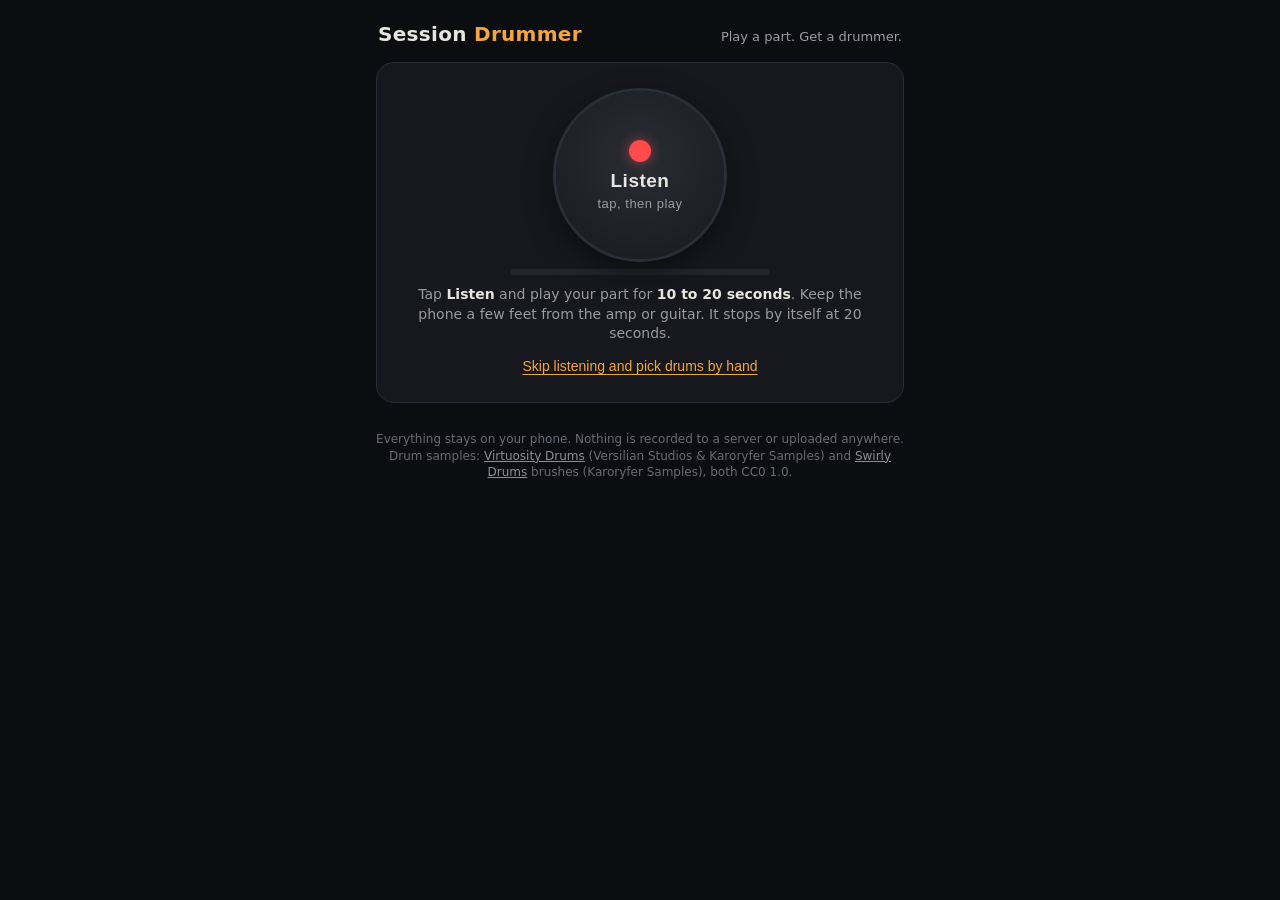
==== commit 68ad3c27: "Replace synthesized kit with recorded acoustic drum samples (CC0) - Drums are now real recordings: V" ====
--- a/index.html
+++ b/index.html
@@ -90,6 +90,7 @@
 .hide{display:none!important}
 .spin{display:inline-block;width:14px;height:14px;border:2px solid #fff4;border-top-color:var(--acc);border-radius:50%;animation:sp 1s linear infinite;vertical-align:-2px;margin-right:6px}
 @keyframes sp{to{transform:rotate(360deg)}}
+.foot a{color:#8a8e98}
 </style>
 </head>
 <body>
@@ -140,7 +141,7 @@
     </div>
   </section>
 
-  <p class="foot">Everything stays on your phone. Nothing is recorded to a server or uploaded anywhere.<br>Drums are synthesized live in the browser.</p>
+  <p class="foot">Everything stays on your phone. Nothing is recorded to a server or uploaded anywhere.<br>Drum samples: <a href="https://github.com/sfzinstruments/virtuosity_drums">Virtuosity Drums</a> (Versilian Studios &amp; Karoryfer Samples) and <a href="https://github.com/sfzinstruments/karoryfer.swirly-drums">Swirly Drums</a> brushes (Karoryfer Samples), both CC0 1.0.</p>
 </main>
 
 <div id="player"><div class="in">
@@ -157,6 +158,7 @@
   </div>
 </div></div>
 
+<script>window.SD_KIT_URL='/kit.json?v=831ff0049d';</script>
 <script>/* Session Drummer — audio analysis (pure JS, runs in browser or Node). Nothing leaves the device. */
 (function (root) {
   'use strict';
@@ -607,15 +609,15 @@
       t: { K: 'X...|....|X.x.|....', S: '....|X...|....|X...', H: 'x.o.|x.o.|x.o.|x.o.' } },
     { id: 'xstick', name: 'Cross-stick pocket', desc: 'Rim-click backbeat and soft hats — quiet, close, and warm.', meter: '4/4', sub: 4, family: 'rim', kit: 'rim', energy: 0.3, busy: 0.3, dark: 0.55, tempo: [58, 118], fill: 'soft',
       t: { K: 'X...|....|x..x|....', R: '....|x...|....|x...', H: 'o.g.|o.g.|o.g.|o.g.' } },
-    { id: 'drive8', name: 'Driving straight eighths', desc: 'Pushy kick, hard eighth hats, backbeat on 2 and 4. Pushes the song forward.', meter: '4/4', sub: 4, family: 'drive', kit: 'sticks', energy: 0.8, busy: 0.5, dark: 0.5, tempo: [100, 175], fill: 'toms', crash: true,
+    { id: 'drive8', rimshot: true, name: 'Driving straight eighths', desc: 'Pushy kick, hard eighth hats, backbeat on 2 and 4. Pushes the song forward.', meter: '4/4', sub: 4, family: 'drive', kit: 'sticks', energy: 0.8, busy: 0.5, dark: 0.5, tempo: [100, 175], fill: 'toms', crash: true,
       t: { K: 'X...|..x.|X.x.|....', S: '....|X...|....|X...', H: 'X.x.|X.x.|X.x.|X.x.' } },
-    { id: 'floor4', name: 'Four on the floor', desc: 'Kick on every beat, open hat on the off-beats. Steady and danceable.', meter: '4/4', sub: 4, family: 'floor', kit: 'sticks', energy: 0.72, busy: 0.5, dark: 0.4, tempo: [96, 140], fill: 'snare', crash: true,
+    { id: 'floor4', rimshot: true, name: 'Four on the floor', desc: 'Kick on every beat, open hat on the off-beats. Steady and danceable.', meter: '4/4', sub: 4, family: 'floor', kit: 'sticks', energy: 0.72, busy: 0.5, dark: 0.4, tempo: [96, 140], fill: 'snare', crash: true,
       t: { K: 'X...|X...|X...|X...', S: '....|X...|....|X...', H: 'x...|x...|x...|x...', O: '..x.|..x.|..x.|..x.' } },
     { id: 'sixteenth', name: 'Busy sixteenth groove', desc: 'Sixteenth hats, syncopated kick, ghost notes on the snare. Busy but tight.', meter: '4/4', sub: 4, family: 'sixteenth', kit: 'sticks', energy: 0.65, busy: 0.85, dark: 0.45, tempo: [76, 115], fill: 'snare',
       t: { K: 'X..x|..x.|X...|.x..', S: '....|X..g|.g..|X..g', H: 'xoxo|xoxo|xoxo|xoxo' } },
     { id: 'rideballad', name: 'Slow ride and rim', desc: 'Ride cymbal eighths, rim-click on 2 and 4. Spacious, good for a slow song.', meter: '4/4', sub: 4, family: 'ballad', kit: 'rim', energy: 0.25, busy: 0.3, dark: 0.6, tempo: [52, 92], fill: 'soft',
       t: { K: 'X...|....|X...|....', R: '....|x...|....|x...', Y: 'x.o.|x.o.|x.o.|x.o.' } },
-    { id: 'bigslow', name: 'Big, slow backbeat', desc: 'Washy open hats, heavy kick and snare. Slow and heavy.', meter: '4/4', sub: 4, family: 'bigslow', kit: 'sticks', energy: 0.85, busy: 0.35, dark: 0.7, tempo: [54, 96], fill: 'toms', crash: true,
+    { id: 'bigslow', rimshot: true, name: 'Big, slow backbeat', desc: 'Washy open hats, heavy kick and snare. Slow and heavy.', meter: '4/4', sub: 4, family: 'bigslow', kit: 'sticks', energy: 0.85, busy: 0.35, dark: 0.7, tempo: [54, 96], fill: 'toms', crash: true,
       t: { K: 'X...|....|X.X.|....', S: '....|X...|....|X...', O: 'x.x.|x.x.|x.x.|x.x.' } },
     { id: 'brush4', name: 'Straight brushes', desc: 'Brush sweeps on every beat, light taps on 2 and 4, a feathered kick.', meter: '4/4', sub: 4, family: 'brushes', kit: 'brush', energy: 0.15, busy: 0.2, dark: 0.5, tempo: [56, 132], fill: 'brush',
       t: { SW: 'x...|x...|x...|x...', BR: '....|x...|....|x...', K: 'o...|....|o...|....', P: '....|x...|....|x...' } },
@@ -625,7 +627,7 @@
       t: { SH: 'xoxo|xoxo|xoxo|xoxo', K: 'X...|....|X..x|....', R: '....|x...|....|x...' } },
     { id: 'halftime', name: 'Half-time feel', desc: 'Same tempo, but the snare lands only on 3. Big and spacious.', meter: '4/4', sub: 4, family: 'halftime', kit: 'sticks', energy: 0.6, busy: 0.3, dark: 0.65, tempo: [60, 175], fill: 'toms', crash: true, turn: true,
       t: { K: 'X...|....|..x.|....', S: '....|....|X...|....', H: 'x.x.|x.x.|x.x.|x.x.' } },
-    { id: 'doubletime', name: 'Double-time push', desc: 'Snare on every off-beat, so the drums run twice as fast as your part.', meter: '4/4', sub: 4, family: 'doubletime', kit: 'sticks', energy: 0.9, busy: 0.7, dark: 0.5, tempo: [56, 112], fill: 'snare', crash: true, turn: true, turnOnly: true,
+    { id: 'doubletime', rimshot: true, name: 'Double-time push', desc: 'Snare on every off-beat, so the drums run twice as fast as your part.', meter: '4/4', sub: 4, family: 'doubletime', kit: 'sticks', energy: 0.9, busy: 0.7, dark: 0.5, tempo: [56, 112], fill: 'snare', crash: true, turn: true, turnOnly: true,
       t: { K: 'X...|X...|X...|X...', S: '..X.|..X.|..X.|..X.', H: 'x.x.|x.x.|x.x.|x.x.' } },
     { id: 'train', name: 'Train beat', desc: 'Sixteenths on the snare with accents on 2 and 4. Chugs along like a train.', meter: '4/4', sub: 4, family: 'train', kit: 'sticks', energy: 0.7, busy: 0.9, dark: 0.45, tempo: [88, 175], fill: 'snare', turn: true,
       t: { K: 'X...|..x.|X...|..x.', S: 'gogo|Xogo|gogo|Xogo' } },
@@ -640,7 +642,7 @@
       t: { K: 'X..|x..|X..|x..', S: '...|X..|...|X..', H: 'x.o|x.o|x.o|x.o' } },
     { id: 'slow128', name: 'Slow 12/8 blues', desc: 'Triplets on the ride with a heavy 2 and 4. Fits a slow minor blues.', meter: '4/4', sub: 3, family: 'slow128', kit: 'sticks', energy: 0.45, busy: 0.6, dark: 0.65, tempo: [44, 84], fill: 'toms', crash: true,
       t: { K: 'X..|...|x..|..o', S: '...|X..|...|X..', Y: 'xox|xox|xox|xox' } },
-    { id: 'texas', name: 'Driving double shuffle', desc: 'Both hands shuffle on the snare, with the kick on every beat. Hard-charging.', meter: '4/4', sub: 3, family: 'texas', kit: 'sticks', energy: 0.82, busy: 0.8, dark: 0.45, tempo: [100, 165], fill: 'snare', crash: true,
+    { id: 'texas', rimshot: true, name: 'Driving double shuffle', desc: 'Both hands shuffle on the snare, with the kick on every beat. Hard-charging.', meter: '4/4', sub: 3, family: 'texas', kit: 'sticks', energy: 0.82, busy: 0.8, dark: 0.45, tempo: [100, 165], fill: 'snare', crash: true,
       t: { K: 'X..|X..|X..|X..', S: 'g.o|X.o|g.o|X.o', P: '...|x..|...|x..' } },
     { id: 'hshuffle', name: 'Half-time shuffle', desc: 'Backbeat on 3 with shuffled ghost notes around it. Greasy, rolling, and busy.', meter: '4/4', sub: 3, family: 'hshuffle', kit: 'sticks', energy: 0.6, busy: 0.75, dark: 0.55, tempo: [66, 112], fill: 'snare', turn: true,
       t: { K: 'X..|..x|...|..x', S: '..g|..g|X.g|..g', H: 'x.o|x.o|x.o|x.o' } },
@@ -659,7 +661,7 @@
       t: { K: 'X...|....|....', R: '....|x...|x...', H: 'x.o.|x.o.|x.o.' } },
     { id: 'darkwaltz', name: 'Dark, moody waltz', desc: 'Floor tom and kick on 1, ride and a lone rim-click. Slow and brooding.', meter: '3/4', sub: 4, family: 'ballad', kit: 'toms', energy: 0.35, busy: 0.3, dark: 0.9, tempo: [48, 112], fill: 'toms',
       t: { K: 'X...|....|..o.', T2: 'x...|....|....', R: '....|x...|....', Y: 'x.o.|x...|x.o.' } },
-    { id: 'bigwaltz', name: 'Big rolling 3/4', desc: 'Heavy kick on 1 and the "and" of 2, with a big snare on 3. Builds a big rolling sway.', meter: '3/4', sub: 4, family: 'bigwaltz', kit: 'sticks', energy: 0.75, busy: 0.45, dark: 0.6, tempo: [66, 150], fill: 'toms', crash: true,
+    { id: 'bigwaltz', rimshot: true, name: 'Big rolling 3/4', desc: 'Heavy kick on 1 and the "and" of 2, with a big snare on 3. Builds a big rolling sway.', meter: '3/4', sub: 4, family: 'bigwaltz', kit: 'sticks', energy: 0.75, busy: 0.45, dark: 0.6, tempo: [66, 150], fill: 'toms', crash: true,
       t: { K: 'X...|..x.|....', S: '....|....|X...', H: 'x.x.|x.x.|x.x.' } },
     { id: 'waltzhalf', name: 'Two-bar half-feel', desc: 'One snare every two bars over a steady ride. It stretches the waltz out wide.', meter: '3/4', sub: 4, bars: 2, family: 'halftime', kit: 'sticks', energy: 0.5, busy: 0.2, dark: 0.6, tempo: [80, 200], fill: 'toms', crash: true, turn: true, turnOnly: true,
       t: { K: 'X...|....|....|....|....|..o.', S: '....|....|....|X...|....|....', Y: 'x...|x...|x...|x...|x...|x...' } },
@@ -672,12 +674,12 @@
       t: { T2: 'X.x|..x', K: 'X..|...', R: '...|x..', SH: 'xoo|xoo' } },
     { id: 'brush68', name: '6/8 brushes', desc: 'Two big brush sweeps per bar and a soft tap on 4.', meter: '6/8', sub: 3, family: 'brushes', kit: 'brush', energy: 0.15, busy: 0.3, dark: 0.5, tempo: [34, 92], fill: 'brush',
       t: { SW: 'x..|x..', BR: '...|x..', K: 'o..|...' } },
-    { id: 'drive68', name: 'Driving 6/8', desc: 'Every eighth on the hats, a pushy kick, and a hard snare on 4.', meter: '6/8', sub: 3, family: 'drive', kit: 'sticks', energy: 0.75, busy: 0.7, dark: 0.55, tempo: [38, 84], fill: 'toms', crash: true,
+    { id: 'drive68', rimshot: true, name: 'Driving 6/8', desc: 'Every eighth on the hats, a pushy kick, and a hard snare on 4.', meter: '6/8', sub: 3, family: 'drive', kit: 'sticks', energy: 0.75, busy: 0.7, dark: 0.55, tempo: [38, 84], fill: 'toms', crash: true,
       t: { K: 'X..|x.x', S: '...|X..', H: 'xxx|xxx' } },
     { id: 'afro68', name: '6/8 bell groove', desc: 'A rolling bell pattern on the ride bell, floor-tom answers, and rim on 4. Hypnotic.', meter: '6/8', sub: 3, bars: 2, family: 'afro', kit: 'toms', energy: 0.6, busy: 0.7, dark: 0.6, tempo: [38, 92], fill: 'none', turn: true,
       t: { B: 'x.x|.xx|.x.|x.x', K: 'X..|...|X..|...', T2: '..o|..x|..o|..x', R: '...|x..|...|x..' } },
   ];
-  const VOICES = ['K', 'S', 'R', 'H', 'P', 'O', 'Y', 'B', 'C', 'T1', 'T2', 'BR', 'SW', 'SH'];
+  const VOICES = ['K', 'S', 'RS', 'R', 'H', 'P', 'O', 'Y', 'B', 'C', 'T1', 'T2', 'BR', 'SW', 'SH'];
   const VEL = { X: 1, x: 0.78, o: 0.52, g: 0.3 };
   const BEATS = { '4/4': 4, '3/4': 3, '6/8': 2 };
 
@@ -774,145 +776,39 @@
   const TAU = Math.PI * 2;
   function rng(seed) { let s = seed >>> 0 || 7; return () => { s = (s * 1664525 + 1013904223) >>> 0; return s / 4294967296; }; }
 
-  // RBJ biquad, in place
-  function biquad(x, type, f, Q, sr, gainDb) {
-    const w = TAU * Math.min(f, sr * 0.45) / sr, cs = Math.cos(w), sn = Math.sin(w), al = sn / (2 * Q);
-    const A = Math.pow(10, (gainDb || 0) / 40);
-    let b0, b1, b2, a0, a1, a2;
-    if (type === 'lp') { b0 = (1 - cs) / 2; b1 = 1 - cs; b2 = b0; a0 = 1 + al; a1 = -2 * cs; a2 = 1 - al; }
-    else if (type === 'hp') { b0 = (1 + cs) / 2; b1 = -(1 + cs); b2 = b0; a0 = 1 + al; a1 = -2 * cs; a2 = 1 - al; }
-    else if (type === 'bp') { b0 = al; b1 = 0; b2 = -al; a0 = 1 + al; a1 = -2 * cs; a2 = 1 - al; }
-    else { b0 = 1 + al * A; b1 = -2 * cs; b2 = 1 - al * A; a0 = 1 + al / A; a1 = -2 * cs; a2 = 1 - al / A; } // peak
-    b0 /= a0; b1 /= a0; b2 /= a0; a1 /= a0; a2 /= a0;
-    let x1 = 0, x2 = 0, y1 = 0, y2 = 0;
-    for (let i = 0; i < x.length; i++) { const xi = x[i]; const y = b0 * xi + b1 * x1 + b2 * x2 - a1 * y1 - a2 * y2; x2 = x1; x1 = xi; y2 = y1; y1 = y; x[i] = y; }
-    return x;
-  }
-  function noise(n, r) { const a = new Float32Array(n); for (let i = 0; i < n; i++) a[i] = r() * 2 - 1; return a; }
-  function mixInto(out, src, envFn, sr) { for (let i = 0; i < out.length && i < src.length; i++) out[i] += src[i] * envFn(i / sr); }
-  function sat(x, d) { const k = Math.tanh(d); for (let i = 0; i < x.length; i++) x[i] = Math.tanh(d * x[i]) / k; return x; }
-  const ex = (t, tau) => Math.exp(-t / tau);
-  const att = (t, a) => (t < a ? t / a : 1);
-
-  function metal(n, sr, freqs, r) {
-    const out = new Float32Array(n); const ph = freqs.map(() => r() * TAU); const inc = freqs.map(f => TAU * f / sr);
-    for (let i = 0; i < n; i++) { let s = 0; for (let k = 0; k < freqs.length; k++) { ph[k] += inc[k]; s += Math.sin(ph[k]) > 0 ? 1 : -1; } out[i] = s / freqs.length; }
-    return out;
-  }
-
-  const GEN = {
-    K(sr, v, r) {
-      const n = Math.round(0.6 * sr), out = new Float32Array(n);
-      const f0 = 140 + 30 * v + r() * 6, f1 = 46 + r() * 2; let ph = 0;
-      for (let i = 0; i < n; i++) { const t = i / sr; const f = f1 + (f0 - f1) * ex(t, 0.028); ph += TAU * f / sr; out[i] = Math.sin(ph) * ex(t, 0.17 + 0.13 * v) * att(t, 0.0015); }
-      const c = biquad(noise(Math.round(0.02 * sr), r), 'bp', 3200, 0.9, sr);
-      mixInto(out, c, t => (0.1 + 0.35 * v) * ex(t, 0.0025), sr);
-      const knock = new Float32Array(Math.round(0.05 * sr)); for (let i = 0; i < knock.length; i++) knock[i] = Math.sin(TAU * 620 * i / sr);
-      mixInto(out, knock, t => 0.12 * v * ex(t, 0.006), sr);
-      return sat(out, 1.4 + 0.5 * v);
-    },
-    S(sr, v, r) {
-      const n = Math.round(0.42 * sr), out = new Float32Array(n);
-      let p1 = 0, p2 = 0; const d = 1 + (r() - 0.5) * 0.03;
-      for (let i = 0; i < n; i++) { const t = i / sr; p1 += TAU * 186 * d * (1 + 0.25 * ex(t, 0.01)) / sr; p2 += TAU * 338 * d / sr; out[i] = (0.75 * Math.sin(p1) * ex(t, 0.05) + 0.32 * Math.sin(p2) * ex(t, 0.03)) * att(t, 0.001) * (0.6 + 0.4 * v); }
-      const nz = noise(n, r); biquad(nz, 'hp', 1300, 0.7, sr); biquad(nz, 'lp', 9500, 0.7, sr); biquad(nz, 'pk', 5200, 1, sr, 4);
-      mixInto(out, nz, t => (0.45 + 0.45 * v) * ex(t, 0.075 + 0.11 * v) * att(t, 0.0012), sr);
-      const sn = biquad(noise(Math.round(0.03 * sr), r), 'hp', 4500, 0.7, sr);
-      mixInto(out, sn, t => 0.5 * v * ex(t, 0.004), sr);
-      return sat(out, 1.3);
-    },
-    R(sr, v, r) {
-      const n = Math.round(0.16 * sr), out = new Float32Array(n);
-      for (let i = 0; i < n; i++) { const t = i / sr; out[i] = 0.55 * Math.sin(TAU * 470 * t) * ex(t, 0.026) + 0.28 * Math.sin(TAU * 1240 * t) * ex(t, 0.011); }
-      const c = biquad(noise(n, r), 'bp', 2300, 3, sr); mixInto(out, c, t => (1.4 + v) * ex(t, 0.009), sr);
-      const k = biquad(noise(n, r), 'hp', 3500, 0.7, sr); mixInto(out, k, t => 0.4 * v * ex(t, 0.003), sr);
-      return sat(out, 1.5);
-    },
-    hatBase(sr, v, r, dur, decay) {
-      const n = Math.round(dur * sr); const f = 1 + (r() - 0.5) * 0.02;
-      const m = metal(n, sr, [205.3, 304.4, 369.6, 522.7, 540, 800].map(x => x * 1.9 * f), r);
-      const nz = noise(n, r); const out = new Float32Array(n);
-      for (let i = 0; i < n; i++) out[i] = 0.55 * m[i] + 0.5 * nz[i];
-      biquad(out, 'hp', 7200, 0.7, sr); biquad(out, 'hp', 6500, 0.7, sr); biquad(out, 'pk', 10500, 1.2, sr, 4); biquad(out, 'lp', 15000, 0.7, sr);
-      for (let i = 0; i < n; i++) { const t = i / sr; out[i] *= ex(t, decay) * att(t, 0.0008); }
-      return out;
-    },
-    H(sr, v, r) { return GEN.hatBase(sr, v, r, 0.18, 0.016 + 0.014 * v); },
-    O(sr, v, r) { return GEN.hatBase(sr, v, r, 0.9, 0.22 + 0.12 * v); },
-    P(sr, v, r) { const o = GEN.hatBase(sr, v, r, 0.12, 0.012); const c = biquad(noise(o.length, r), 'bp', 1700, 1.2, sr); mixInto(o, c, t => 0.35 * ex(t, 0.012) * att(t, 0.002), sr); return o; },
-    Y(sr, v, r) {
-      const n = Math.round(2.2 * sr); const m = metal(n, sr, [395, 531, 683, 819, 1005, 1201].map(x => x * (1 + (r() - 0.5) * 0.01)), r);
-      const out = new Float32Array(n); const nz = noise(n, r);
-      for (let i = 0; i < n; i++) { const t = i / sr; out[i] = (0.6 * m[i] + 0.25 * nz[i]) * (0.35 * ex(t, 0.9) + 0.4 * ex(t, 0.08)); }
-      biquad(out, 'hp', 2800, 0.7, sr); biquad(out, 'pk', 6200, 0.8, sr, 5); biquad(out, 'lp', 13000, 0.7, sr);
-      for (let i = 0; i < n; i++) { const t = i / sr; out[i] += 0.12 * (Math.sin(TAU * 3150 * t) + 0.7 * Math.sin(TAU * 4720 * t)) * ex(t, 0.25); }
-      const st = biquad(noise(Math.round(0.02 * sr), r), 'hp', 6000, 0.7, sr); mixInto(out, st, t => 0.5 * v * ex(t, 0.004), sr);
-      return out;
-    },
-    B(sr, v, r) {
-      const n = Math.round(1.6 * sr), out = new Float32Array(n); const f0 = 760;
-      const P = [[1, 1, 1.0], [1.52, 0.55, 0.7], [2.33, 0.45, 0.5], [2.76, 0.3, 0.4], [3.67, 0.2, 0.3]];
-      for (let i = 0; i < n; i++) { const t = i / sr; let s = 0; for (const [m, a, d] of P) s += a * Math.sin(TAU * f0 * m * t) * ex(t, d); out[i] = s * 0.4 * att(t, 0.0008); }
-      const y = GEN.Y(sr, v, r); for (let i = 0; i < n; i++) out[i] += 0.35 * y[i];
-      return out;
-    },
-    C(sr, v, r) {
-      const n = Math.round(2.8 * sr); const m = metal(n, sr, [341, 479, 597, 733, 871, 1129].map(x => x * 1.3), r); const nz = noise(n, r); const out = new Float32Array(n);
-      for (let i = 0; i < n; i++) { const t = i / sr; out[i] = (0.45 * m[i] + 0.6 * nz[i]) * ex(t, 0.75 + 0.4 * v) * att(t, 0.002); }
-      biquad(out, 'hp', 3200, 0.7, sr); biquad(out, 'pk', 7500, 0.6, sr, 3); biquad(out, 'lp', 12500, 0.7, sr);
-      return out;
-    },
-    tom(sr, v, r, f) {
-      const n = Math.round(0.8 * sr), out = new Float32Array(n); let ph = 0; const d = 1 + (r() - 0.5) * 0.02;
-      for (let i = 0; i < n; i++) { const t = i / sr; ph += TAU * f * d * (1 + 0.4 * ex(t, 0.035)) / sr; out[i] = (Math.sin(ph) + 0.15 * Math.sin(2.7 * ph)) * ex(t, f < 120 ? 0.36 : 0.26) * att(t, 0.001); }
-      const c = biquad(noise(Math.round(0.05 * sr), r), 'bp', f * 5, 1.5, sr); mixInto(out, c, t => (0.3 + 0.4 * v) * ex(t, 0.012), sr);
-      return sat(out, 1.4);
-    },
-    T1(sr, v, r) { return GEN.tom(sr, v, r, 168); },
-    T2(sr, v, r) { return GEN.tom(sr, v, r, 96); },
-    BR(sr, v, r) {
-      const n = Math.round(0.45 * sr), out = noise(n, r);
-      biquad(out, 'bp', 3000, 0.45, sr); biquad(out, 'hp', 450, 0.7, sr);
-      for (let i = 0; i < n; i++) { const t = i / sr; out[i] *= (ex(t, 0.045 + 0.07 * v) + 0.12 * ex(t, 0.25)) * att(t, 0.002); out[i] += 0.12 * Math.sin(TAU * 185 * t) * ex(t, 0.03) * v; }
-      return out;
-    },
-    SW(sr, v, r) {
-      const n = Math.round(1.0 * sr), out = noise(n, r); const blk = 256; const tmp = new Float32Array(n);
-      // time-varying band-pass, processed block by block (crude but smooth enough)
-      let x1 = 0, x2 = 0, y1 = 0, y2 = 0;
-      for (let s = 0; s < n; s += blk) {
-        const t = s / sr; const fc = 1700 + 1500 * Math.sin(Math.PI * t) + 300 * Math.sin(TAU * 2 * t);
-        const w = TAU * fc / sr, cs = Math.cos(w), sn = Math.sin(w), al = sn / (2 * 0.6);
-        const b0 = al / (1 + al), b2 = -al / (1 + al), a1 = -2 * cs / (1 + al), a2 = (1 - al) / (1 + al);
-        for (let i = s; i < Math.min(n, s + blk); i++) { const xi = out[i]; const y = b0 * xi + b2 * x2 - a1 * y1 - a2 * y2; x2 = x1; x1 = xi; y2 = y1; y1 = y; tmp[i] = y; }
+  /* Acoustic kit: real recorded samples (CC0), decoded from MP3 at load time.
+     Sources: Virtuosity Drums (Versilian Studios / Karoryfer Samples) and Swirly Drums brushes (Karoryfer Samples). */
+  // mix: gain, pan, reverb send (samples already carry some room, so sends are small)
+  const MIX = { K: [1.0, 0, 0.03], S: [0.82, 0, 0.1], RS: [0.78, 0, 0.1], R: [0.7, 0, 0.08], H: [0.42, 0.25, 0.04], P: [0.38, 0.25, 0.03], O: [0.36, 0.25, 0.06],
+    Y: [0.42, -0.28, 0.06], B: [0.38, -0.28, 0.06], C: [0.42, -0.35, 0.08], T1: [0.8, 0.18, 0.1], T2: [0.86, -0.2, 0.1], BR: [0.85, 0.04, 0.1], SW: [0.5, -0.04, 0.08], SH: [0.34, 0.35, 0.05] };
+  function b64ToBuf(s) { const bin = atob(s); const u = new Uint8Array(bin.length); for (let i = 0; i < bin.length; i++) u[i] = bin.charCodeAt(i); return u.buffer; }
+  function decodeWith(ctx, ab) {
+    return new Promise((res, rej) => { let done = false; const ok = b => { if (!done) { done = true; res(b); } }, bad = e => { if (!done) { done = true; rej(e || new Error('decode failed')); } };
+      try { const p = ctx.decodeAudioData(ab, ok, bad); if (p && p.then) p.then(ok, bad); } catch (e) { bad(e); } });
+  }
+  // MP3 decoders add a little silence up front; every sample was onset-trimmed at build time, so re-trim here.
+  function trimLead(x, sr, keepStart) {
+    let pk = 0; for (let i = 0; i < x.length; i++) { const a = Math.abs(x[i]); if (a > pk) pk = a; }
+    let i = 0; const th = keepStart ? 1e-4 : 0.02 * pk; while (i < x.length && Math.abs(x[i]) < th) i++;
+    return x.slice(Math.max(0, i - (keepStart ? 0 : Math.round(0.004 * sr))));
+  }
+  async function decodeKit(json, ctx, onProgress) {
+    const kit = {}; let n = 0, total = 0; for (const v in json.voices) for (const l of json.voices[v]) total += l.length;
+    for (const v in json.voices) {
+      kit[v] = [];
+      for (const layer of json.voices[v]) {
+        const arr = [];
+        for (const b64 of layer) {
+          const buf = await decodeWith(ctx, b64ToBuf(b64));
+          arr.push(trimLead(new Float32Array(buf.getChannelData(0)), buf.sampleRate, v === 'SW'));
+          if (onProgress) onProgress(++n / total);
+        }
+        kit[v].push(arr);
       }
-      for (let i = 0; i < n; i++) { const t = i / n; tmp[i] *= Math.pow(Math.sin(Math.PI * t), 1.3) * (0.85 + 0.15 * Math.sin(TAU * 3 * t)); }
-      return tmp;
-    },
-    SH(sr, v, r) {
-      const n = Math.round(0.14 * sr), out = noise(n, r);
-      biquad(out, 'hp', 4800, 0.7, sr); biquad(out, 'bp', 8000, 0.6, sr);
-      for (let i = 0; i < n; i++) { const t = i / sr; out[i] *= t < 0.009 ? Math.pow(t / 0.009, 1.5) : ex(t - 0.009, 0.026 + 0.012 * v); }
-      return out;
-    }
-  };
-  // mix: gain, pan, reverb send
-  const MIX = { K: [1.0, 0, 0.05], S: [0.8, 0, 0.2], R: [0.6, 0, 0.16], H: [0.3, 0.28, 0.07], P: [0.24, 0.28, 0.06], O: [0.27, 0.28, 0.12], Y: [0.3, -0.3, 0.12], B: [0.3, -0.3, 0.12], C: [0.32, -0.38, 0.16], T1: [0.68, 0.22, 0.18], T2: [0.78, -0.22, 0.18], BR: [0.5, 0.05, 0.2], SW: [0.3, -0.05, 0.16], SH: [0.24, 0.38, 0.08] };
-
-  function renderKit(sr) {
-    const kit = {}; let seed = 11;
-    for (const v in MIX) {
-      kit[v] = { soft: [], hard: [] };
-      for (const [layer, hv] of [['soft', 0.35], ['hard', 1]]) for (let rr = 0; rr < 2; rr++) {
-        const d = GEN[v](sr, hv, rng(seed++ * 7919));
-        let pk = 0; for (let i = 0; i < d.length; i++) pk = Math.max(pk, Math.abs(d[i]));
-        const g = (pk > 0 ? 1 / pk : 1) * (layer === 'soft' ? 0.8 : 1);
-        for (let i = 0; i < d.length; i++) d[i] *= g;
-        kit[v][layer].push(d);
-      }
-    }
-    return { sr, kit };
-  }
+    }
+    return { sr: ctx.sampleRate, kit };
+  }
+
   function makeIR(sr) {
     const n = Math.round(1.3 * sr); const L = new Float32Array(n), R = new Float32Array(n); const r = rng(99);
     let lpL = 0, lpR = 0;
@@ -938,7 +834,7 @@
     o = o || {};
     const spb = p.stepsPerBar, pb = barIdx % p.bars, base = pb * spb;
     const ev = [];
-    for (const v in p.tracks) for (const [i, vel] of p.tracks[v]) if (i >= base && i < base + spb) ev.push({ v, step: i - base, vel, dur: v === 'SW' ? p.sub : 0 });
+    for (const v in p.tracks) for (const [i, vel] of p.tracks[v]) if (i >= base && i < base + spb) ev.push({ v: (p.rimshot && v === 'S' && vel >= 0.95) ? 'RS' : v, step: i - base, vel, dur: v === 'SW' ? p.sub : 0 });
     const fillBar = o.fills && p.fill !== 'none' && (barIdx % 4 === 3) && (p.bars === 1 || pb === p.bars - 1);
     if (fillBar) {
       const from = spb - p.sub;
@@ -957,16 +853,44 @@
       const AC = root.AudioContext || root.webkitAudioContext;
       try { this.ctx = new AC({ latencyHint: 'interactive' }); } catch (e) { this.ctx = new AC(); }
     }
-    if (!this.kit) { this.kit = renderKit(this.ctx.sampleRate); this.ir = makeIR(this.ctx.sampleRate); }
-    if (!this.chain) this.chain = this.buildChain(this.ctx, this.ctx.destination);
+    if (this.kit && !this.chain) this.chain = this.buildChain(this.ctx, this.ctx.destination);
     return this.ctx;
   };
-  Engine.prototype.prepare = function (sr) { if (!this.kit) { this.kit = renderKit(sr); this.ir = makeIR(sr); } };
+  // Load + decode the sample kit. Tries an OfflineAudioContext first (works before any tap);
+  // if that is unavailable or fails, decodes again on the realtime context (called from a tap).
+  Engine.prototype.load = function (url, onProgress) {
+    if (this.loading) return this.loading;
+    const self = this;
+    this.loading = (async () => {
+      const json = await (await fetch(url)).json();
+      self.json = json;
+      let kit = null;
+      try {
+        const OAC = root.OfflineAudioContext || root.webkitOfflineAudioContext;
+        if (OAC) kit = await decodeKit(json, new OAC(1, 1, json.sr || 44100), onProgress);
+      } catch (e) { console.warn('offline decode failed, will decode on tap', e); kit = null; }
+      if (!kit) { self.needsTapDecode = true; return null; }
+      self.kit = kit; self.ir = makeIR(kit.sr); return kit;
+    })();
+    return this.loading;
+  };
+  // Call inside a tap: guarantees the kit is decoded (decoding on the live context if needed).
+  Engine.prototype.ready = async function (onProgress) {
+    await this.loading;
+    if (!this.kit) {
+      if (!this.json) throw new Error('drum samples did not download');
+      const ctx = this.ensure(true);
+      this.kit = await decodeKit(this.json, ctx, onProgress); this.ir = makeIR(this.kit.sr);
+    }
+    if (!this.chain) this.chain = this.buildChain(this.ctx, this.ctx.destination);
+    return this.kit;
+  };
   Engine.prototype.buffersFor = function (ctx) {
     let b = this.cache.get(ctx); if (b) return b;
     b = {}; const sr = this.kit.sr;
-    for (const v in this.kit.kit) { b[v] = {}; for (const layer of ['soft', 'hard']) b[v][layer] = this.kit.kit[v][layer].map(d => { const ab = ctx.createBuffer(1, d.length, sr); ab.getChannelData(0).set(d); return ab; }); }
-    const ir = ctx.createBuffer(2, this.ir[0].length, sr); ir.getChannelData(0).set(this.ir[0]); ir.getChannelData(1).set(this.ir[1]); b._ir = ir;
+    for (const v in this.kit.kit) b[v] = this.kit.kit[v].map(layer => layer.map(d => { const ab = ctx.createBuffer(1, d.length, sr); ab.getChannelData(0).set(d); return ab; }));
+    const irs = ctx.sampleRate; this.irs = this.irs || {}; const IR = this.irs[irs] || (this.irs[irs] = makeIR(irs)); // convolver needs the context's own rate
+    const ir = ctx.createBuffer(2, IR[0].length, irs); ir.getChannelData(0).set(IR[0]); ir.getChannelData(1).set(IR[1]); b._ir = ir;
     this.cache.set(ctx, b); return b;
   };
   Engine.prototype.buildChain = function (ctx, dest) {
@@ -976,7 +900,7 @@
     comp.threshold.value = -14; comp.knee.value = 8; comp.ratio.value = 2.8; comp.attack.value = 0.006; comp.release.value = 0.14;
     comp.connect(out);
     const dry = ctx.createGain(); dry.connect(comp);
-    const verb = ctx.createConvolver(); verb.buffer = bufs._ir; const vin = ctx.createGain(); const vout = ctx.createGain(); vout.gain.value = 0.9;
+    const verb = ctx.createConvolver(); verb.buffer = bufs._ir; const vin = ctx.createGain(); const vout = ctx.createGain(); vout.gain.value = 0.7;
     vin.connect(verb); verb.connect(vout); vout.connect(comp);
     const chans = {};
     for (const v in MIX) {
@@ -988,18 +912,27 @@
       const s = ctx.createGain(); s.gain.value = rev; node.connect(s); s.connect(vin);
       chans[v] = cg;
     }
-    return { ctx, out, chans, bufs, rr: 0, lastOpen: null };
+    return { ctx, out, chans, bufs, rr: {}, lastOpen: null };
   };
   Engine.prototype.hit = function (chain, v, when, vel, beatDur) {
-    const ctx = chain.ctx; const layer = vel < 0.6 ? 'soft' : 'hard';
-    const arr = chain.bufs[v][layer]; const buf = arr[(chain.rr++) % arr.length];
-    const src = ctx.createBufferSource(); src.buffer = buf;
-    const g = ctx.createGain(); g.gain.value = Math.pow(Math.min(1.2, vel), 1.35);
-    if (v === 'SW' && beatDur) src.playbackRate.value = Math.max(0.45, Math.min(2.2, 1 / (beatDur * 1.05)));
+    const ctx = chain.ctx; const layers = chain.bufs[v]; if (!layers) return null;
+    const L = layers.length; const li = Math.max(0, Math.min(L - 1, Math.floor(Math.pow(Math.min(1, vel), 1.5) * L)));
+    const arr = layers[li];
+    // round-robin without immediate repeats
+    const key = v + li; const last = chain.rr[key] == null ? -1 : chain.rr[key];
+    let k = arr.length > 1 ? (last + 1 + Math.floor(Math.random() * (arr.length - 1))) % arr.length : 0; chain.rr[key] = k;
+    const src = ctx.createBufferSource(); src.buffer = arr[k];
+    const g = ctx.createGain(); const amp = Math.pow(Math.min(1.15, vel), 1.5);
     src.connect(g); g.connect(chain.chans[v]);
-    if ((v === 'H' || v === 'P') && chain.lastOpen && chain.lastOpen.t < when) { try { chain.lastOpen.g.gain.setTargetAtTime(0, when, 0.012); } catch (e) {} chain.lastOpen = null; }
+    if ((v === 'H' || v === 'P') && chain.lastOpen && chain.lastOpen.t < when) { try { chain.lastOpen.g.gain.setTargetAtTime(0, when, 0.015); } catch (e) {} chain.lastOpen = null; }
     if (v === 'O') chain.lastOpen = { g, t: when };
-    src.start(Math.max(0, when));
+    const t = Math.max(0, when);
+    if (v === 'SW') { // brush stir: a slice of a long recorded sweep, shaped to one beat
+      const d = Math.max(0.15, (beatDur || 0.5) * 1.08); const len = arr[k].duration;
+      const off = Math.random() * Math.max(0, len - d - 0.05);
+      g.gain.setValueAtTime(0, t); g.gain.linearRampToValueAtTime(amp, t + d * 0.35); g.gain.linearRampToValueAtTime(amp * 0.6, t + d * 0.8); g.gain.linearRampToValueAtTime(0, t + d);
+      src.start(t, off, d + 0.02);
+    } else { g.gain.value = amp; src.start(t); }
     return src;
   };
   function humanize(r, ev, kit) {
@@ -1093,7 +1026,7 @@
   };
   Engine.prototype.stopBuffer = function () { if (this.cur) { const s = this.cur.s; this.cur = null; try { s.stop(); } catch (e) {} } };
 
-  const api = { Engine, barEvents, renderKit, GEN, MIX };
+  const api = { Engine, barEvents, MIX, decodeKit };
   if (typeof module !== 'undefined' && module.exports) module.exports = api; else root.SDDrums = api;
 })(typeof self !== 'undefined' ? self : this);
 
@@ -1107,8 +1040,8 @@
   window.__sd = { st, eng, A, P, D };
   const clamp = (v, a, b) => Math.max(a, Math.min(b, v));
 
-  // Pre-render the kit while the page is idle (no AudioContext needed for that)
-  setTimeout(() => { try { eng.prepare(48000); } catch (e) { console.warn(e); } }, 150);
+  // Download + decode the recorded drum kit right away (decoding needs no tap; playback does).
+  eng.load(window.SD_KIT_URL || 'kit.json').catch(e => { console.error(e); warn('Couldn\'t load the drum samples. Check your connection and reload.'); });
 
   /* ---------- audio unlock (iOS) ---------- */
   let silentEl = null;
@@ -1362,6 +1295,8 @@
     const token = {}; st.playing = { id, token };
     setTimeout(async () => {
       try {
+        await eng.ready();
+        if (!st.playing || st.playing.token !== token) return;
         const plan = planPreview(card);
         const buf = await eng.renderPreview(plan.guitar, st.sr, plan.lead, plan.drumSec, card.pattern, card.bpm, mix());
         if (!st.playing || st.playing.token !== token) return;
@@ -1393,8 +1328,11 @@
     $('player').classList.add('show'); document.body.classList.add('has-player');
     startLoop();
   }
-  function startLoop() {
+  async function startLoop() {
     const l = st.loop; if (!l) return; unlock(false);
+    if (!eng.kit) $('pplay').innerHTML = '<span class="spin"></span>Drums';
+    try { await eng.ready(); } catch (e) { warn('Couldn\'t load the drum samples: ' + e.message); $('pplay').textContent = 'Play'; return; }
+    if (st.loop !== l) return;
     eng.startLoop(l.card.pattern, l.bpm, { fills: $('pFills').checked, crashFirst: false });
     l.running = true; $('pplay').textContent = 'Stop'; wake(true);
   }
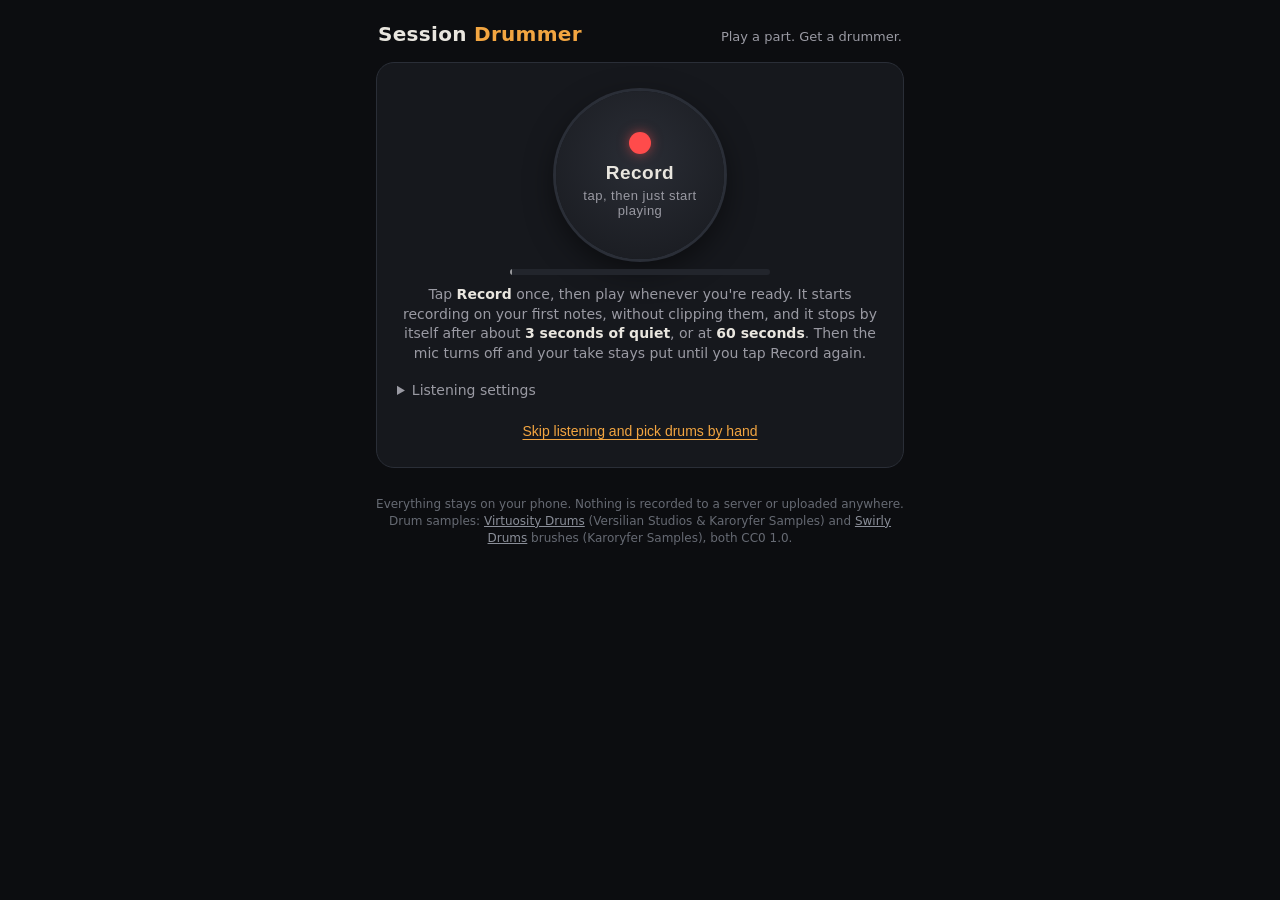
==== commit ea952cc7: "Hands-free Record: auto start/stop, silence trim, best-bars preview, mic closes after each take" ====
--- a/index.html
+++ b/index.html
@@ -25,9 +25,9 @@
 #rec{width:168px;height:168px;border-radius:50%;border:0;margin:6px auto 10px;display:flex;flex-direction:column;align-items:center;justify-content:center;background:radial-gradient(circle at 50% 40%,#2a2d35,#17191e);color:var(--tx);font-size:19px;font-weight:700;letter-spacing:.5px;box-shadow:0 0 0 3px #2a2e37,0 10px 30px #0008;position:relative;cursor:pointer;touch-action:manipulation}
 #rec .dot{width:22px;height:22px;border-radius:50%;background:var(--rec);margin-bottom:8px;box-shadow:0 0 12px #ff4b4b88}
 #rec small{display:block;font-weight:500;color:var(--mut);font-size:13px;margin-top:4px}
-#rec.on{box-shadow:0 0 0 3px var(--rec),0 0 0 calc(3px + var(--lvl,0px)) #ff4b4b44,0 10px 30px #0008}
-#rec.on .dot{border-radius:5px;animation:pulse 1s infinite}
-#rec.busy{opacity:.7}
+#rec.rec{box-shadow:0 0 0 3px var(--rec),0 0 0 calc(3px + var(--lvl,0px)) #ff4b4b44,0 10px 30px #0008}
+#rec.rec .dot{border-radius:5px;animation:pulse 1s infinite}
+#rec.busy,#rec.opening{opacity:.7}
 @keyframes pulse{50%{opacity:.45}}
 .meter{height:6px;background:#22252c;border-radius:4px;overflow:hidden;margin:4px auto 10px;max-width:260px}
 .meter i{display:block;height:100%;width:0;background:linear-gradient(90deg,#6fd39b,#f2a541 70%,#ff4b4b);transition:width .06s}
@@ -91,17 +91,35 @@
 .spin{display:inline-block;width:14px;height:14px;border:2px solid #fff4;border-top-color:var(--acc);border-radius:50%;animation:sp 1s linear infinite;vertical-align:-2px;margin-right:6px}
 @keyframes sp{to{transform:rotate(360deg)}}
 .foot a{color:#8a8e98}
+#rec.armed{box-shadow:0 0 0 3px var(--ok),0 0 0 calc(3px + var(--lvl,0px)) #6fd39b44,0 10px 30px #0008}
+#rec.armed .dot{background:var(--ok);box-shadow:0 0 12px #6fd39b88;animation:pulse 1.6s infinite}
+.meter{position:relative}
+.meter b{position:absolute;top:-2px;bottom:-2px;width:2px;background:#fff8;left:0;border-radius:1px}
+details.set{margin:10px 4px 0;text-align:left;color:var(--mut);font-size:14px}
+details.set summary{cursor:pointer;padding:8px 0;color:var(--mut)}
+details.set .seg button{padding:0 10px;font-size:14px}
+#status{position:fixed;top:calc(env(safe-area-inset-top) + 8px);left:50%;transform:translateX(-50%);z-index:9;background:#16181dee;backdrop-filter:blur(10px);-webkit-backdrop-filter:blur(10px);border:1px solid var(--line);border-radius:99px;padding:9px 16px;font-size:14px;font-weight:600;display:flex;align-items:center;gap:8px;white-space:nowrap;box-shadow:0 6px 20px #0008}
+#status i{width:10px;height:10px;border-radius:50%;background:var(--mut)}
+#status.st-armed i{background:var(--ok);animation:pulse 1.6s infinite}
+#status.st-rec i{background:var(--rec);animation:pulse 1s infinite}
+#status.st-busy i,#status.st-opening i{background:var(--acc)}
 </style>
 </head>
 <body>
 <main>
   <header><h1>Session <span>Drummer</span></h1><div class="tag">Play a part. Get a drummer.</div></header>
 
+  <div id="status" class="hide"><i></i><span id="stText"></span></div>
   <section id="listen" class="card">
-    <button id="rec" aria-label="Listen"><div class="dot"></div><div id="recLabel">Listen</div><small id="recSub">tap, then play</small></button>
-    <div class="meter"><i id="lvl"></i></div>
-    <p class="hint" id="hint">Tap <b>Listen</b> and play your part for <b>10 to 20 seconds</b>. Keep the phone a few feet from the amp or guitar. It stops by itself at 20 seconds.</p>
+    <button id="rec" class="off" aria-label="Record"><div class="dot"></div><div id="recLabel">Record</div><small id="recSub">tap, then just start playing</small></button>
+    <div class="meter"><i id="lvl"></i><b id="lvlFloor"></b></div>
+    <p class="hint" id="hint">Tap <b>Record</b> once, then play whenever you're ready. It starts recording on your first notes, without clipping them, and it stops by itself after about <b>3 seconds of quiet</b>, or at <b>60 seconds</b>. Then the mic turns off and your take stays put until you tap Record again.</p>
     <p class="warn hide" id="warn"></p>
+    <details class="set"><summary>Listening settings</summary>
+      <div class="row"><label>Start on</label><div class="seg" id="segSens"><button data-v="low">Loud notes</button><button data-v="normal">Normal</button><button data-v="high">Soft notes</button></div></div>
+      <div class="row"><label>Stop after</label><div class="seg" id="segStop"><button data-v="2">2 s quiet</button><button data-v="2.8">3 s</button><button data-v="4">4 s</button></div></div>
+      <p class="hint">If it starts on room noise or talking, pick "Loud notes". If it misses quiet fingerpicking, pick "Soft notes".</p>
+    </details>
     <button class="link" id="skip">Skip listening and pick drums by hand</button>
   </section>
 
@@ -113,6 +131,7 @@
     <div class="desc" id="hDesc"></div>
     <div class="wants" id="hWants"></div>
     <div class="conf" id="hConf"></div>
+    <div class="conf" id="hTake"></div>
     <div class="ctl">
       <div class="row"><label>Tempo</label>
         <button class="btn sm" data-t="-1">−</button><div class="tval" id="tVal">90</div><button class="btn sm" data-t="1">+</button>
@@ -125,7 +144,10 @@
         <div class="seg" id="segFeel"><button data-f="straight">Straight</button><button data-f="swing">Swung</button></div>
       </div>
       <div class="row guitarOnly"><label>Mix</label><span class="tag">Guitar</span><input type="range" id="bal" min="0" max="100" value="50"><span class="tag">Drums</span></div>
+      <div class="row guitarOnly"><label>Preview</label><div class="seg" id="segPrev"><button data-v="best">Best bars</button><button data-v="whole">Whole take</button></div></div>
+      <div class="row guitarOnly" id="ploopRow"><label class="switch"><input type="checkbox" id="ploop" checked> Loop the best bars</label></div>
       <div class="row guitarOnly"><label class="switch"><input type="checkbox" id="snap" checked> Snap my playing to the drum grid</label></div>
+      <div class="conf guitarOnly" id="hSection"></div>
     </div>
   </section>
 
@@ -137,7 +159,7 @@
     <div id="turns"></div>
     <div class="row" style="justify-content:center;margin-top:16px">
       <button class="btn" id="more">More ideas</button>
-      <button class="btn" id="again">Listen again</button>
+      <button class="btn" id="again">New take</button>
     </div>
   </section>
 
@@ -593,7 +615,34 @@
     return out.subarray(0, outLen);
   }
 
-  const api = { analyze, retrack, warp, describe, features, _internals: { extract, estimateTempo, trackBeats, analyseSwing, analyseMeter, pickOnsets } };
+  /* ---------- pick the best section ----------
+     res: (re)tracked result; need: beats in the section; gb: beats per bar.
+     Looks at every downbeat where the player is actually playing and scores how steady the beats are. */
+  function bestSection(res, need, gb) {
+    const beats = res.beats, P = res.period, on = res.onsets || [];
+    const nb = beats.length; if (!nb) return null;
+    const act = new Array(nb).fill(false); let j = 0;
+    for (let i = 0; i < nb; i++) { const a = beats[i] - 0.1 * P, b = beats[i] + 0.9 * P; while (j < on.length && on[j] < a) j++; let k = j; while (k < on.length && on[k] < b) { act[i] = true; break; } }
+    const off = ((res.downbeatOffset % gb) + gb) % gb;
+    let best = null, firstCand = -1;
+    for (let i = off; i + need < nb; i += gb) {
+      if (beats[i] < (res.firstOnset || 0) - 0.08) continue;
+      if (firstCand < 0) firstCand = i;
+      let a = 0; for (let k = i; k < i + need; k++) if (act[k]) a++;
+      const actFrac = a / need;
+      // local straight-line fit of beat times: residual = timing wobble, slope = local tempo
+      let sx = 0, sy = 0, sxx = 0, sxy = 0; const m = need + 1;
+      for (let k = 0; k < m; k++) { const y = beats[i + k]; sx += k; sy += y; sxx += k * k; sxy += k * y; }
+      const slope = (m * sxy - sx * sy) / (m * sxx - sx * sx), icpt = (sy - slope * sx) / m;
+      let r2 = 0; for (let k = 0; k < m; k++) { const d = beats[i + k] - (icpt + slope * k); r2 += d * d; }
+      const wobble = Math.sqrt(r2 / m) / P, drift = Math.abs(slope - P) / P;
+      const score = 2 * actFrac - 12 * wobble - 6 * drift - (i === firstCand ? 0.15 : 0) - (actFrac < 0.75 ? 2 : 0);
+      if (!best || score > best.score) best = { start: i, score, actFrac, wobbleMs: wobble * P * 1000, drift };
+    }
+    return best;
+  }
+
+  const api = { analyze, retrack, warp, bestSection, describe, features, _internals: { extract, estimateTempo, trackBeats, analyseSwing, analyseMeter, pickOnsets } };
   if (typeof module !== 'undefined' && module.exports) module.exports = api; else root.SDAnalysis = api;
 })(typeof self !== 'undefined' ? self : this);
 
@@ -996,7 +1045,7 @@
     const OAC = root.OfflineAudioContext || root.webkitOfflineAudioContext;
     const off = new OAC(2, len, sr);
     const master = off.createGain(); master.connect(off.destination);
-    const fadeAt = lead + drumSec + 0.1; master.gain.setValueAtTime(1, fadeAt); master.gain.linearRampToValueAtTime(0, fadeAt + tail - 0.15);
+    const fadeAt = lead + drumSec + 0.1; if (!mix.loop) { master.gain.setValueAtTime(1, fadeAt); master.gain.linearRampToValueAtTime(0, fadeAt + tail - 0.15); }
     const drumBus = off.createGain(); drumBus.gain.value = mix.drums; drumBus.connect(master);
     const chain = this.buildChain(off, drumBus);
     const stepDur = 60 / bpm / p.sub; const barDur = stepDur * p.stepsPerBar; const nBars = Math.round(drumSec / barDur);
@@ -1009,6 +1058,10 @@
     }
     const done = off.startRendering();
     const finish = (buf) => {
+      if (mix.loop) { // fold the ring-out back onto the top so the loop is seamless
+        const a = Math.round(lead * sr), L = Math.round(drumSec * sr);
+        for (let c = 0; c < buf.numberOfChannels; c++) { const d = buf.getChannelData(c); for (let j = a + L; j < d.length; j++) { d[j - L] += d[j]; d[j] = 0; } }
+      }
       let pk = 0; for (let c = 0; c < buf.numberOfChannels; c++) { const d = buf.getChannelData(c); for (let i = 0; i < d.length; i++) pk = Math.max(pk, Math.abs(d[i])); }
       if (pk > 0.97) { const g = 0.97 / pk; for (let c = 0; c < buf.numberOfChannels; c++) { const d = buf.getChannelData(c); for (let i = 0; i < d.length; i++) d[i] *= g; } }
       return buf;
@@ -1016,18 +1069,116 @@
     if (done && done.then) return done.then(finish);
     return new Promise(res => { off.oncomplete = e => res(finish(e.renderedBuffer)); });
   };
-  Engine.prototype.playBuffer = function (buf, onEnd) {
+  Engine.prototype.playBuffer = function (buf, onEnd, loop) {
     const ctx = this.ensure(); this.stopBuffer();
     const s = ctx.createBufferSource(); s.buffer = buf; s.connect(ctx.destination);
+    if (loop) { s.loop = true; s.loopStart = loop.start; s.loopEnd = loop.end; }
     const t0 = ctx.currentTime + 0.03; s.start(t0);
     s.onended = () => { if (this.cur && this.cur.s === s) { this.cur = null; if (onEnd) onEnd(); } };
-    this.cur = { s, t0, dur: buf.duration };
+    this.cur = { s, t0, dur: buf.duration, loop };
     return this.cur;
   };
   Engine.prototype.stopBuffer = function () { if (this.cur) { const s = this.cur.s; this.cur = null; try { s.stop(); } catch (e) {} } };
 
   const api = { Engine, barEvents, MIX, decodeKit };
   if (typeof module !== 'undefined' && module.exports) module.exports = api; else root.SDDrums = api;
+})(typeof self !== 'undefined' ? self : this);
+
+;
+/* Session Drummer — hands-free take detector. Feed it mic blocks; it waits for playing to start
+   (onsets above an adaptive noise floor), keeps a pre-roll, and ends the take after sustained silence
+   or a hard maximum. Pure JS so it can be tested in Node. */
+(function (root) {
+  'use strict';
+  const DEF = { preroll: 1.75, startDb: 12, onsetDb: 9, stopSec: 2.8, maxSec: 60, minPlayed: 4, quietDb: 10, rearmQuiet: 1.2, guard: 0.4 };
+  function Listener(sr, opts) {
+    this.sr = sr; this.o = Object.assign({}, DEF, opts || {});
+    this.hop = Math.round(sr * 0.02);
+    this.ring = new Float32Array(Math.round(sr * this.o.preroll));
+    this.reset();
+  }
+  Listener.prototype.reset = function () {
+    this.state = 'armed'; this.floor = null; this.t = 0; this.ringPos = 0; this.ringFill = 0;
+    this.recent = []; this.prevE = []; this.lastOn = -1; this.hp = 0; this.hpx = 0; this.acc = 0; this.accN = 0;
+    this.chunks = null; this.needQuiet = 0; this.guardUntil = this.t + this.o.guard; this.level = -120;
+  };
+  Listener.prototype.setOptions = function (o) { Object.assign(this.o, o); };
+  // Pause = ignore input entirely (we are playing sound). Resume re-arms with a short guard.
+  Listener.prototype.pause = function () { if (this.state === 'rec') this.state = 'armed'; this.paused = true; this.chunks = null; this.recent = []; };
+  Listener.prototype.resume = function () { this.paused = false; this.state = 'armed'; this.recent = []; this.ringFill = 0; this.guardUntil = this.t + this.o.guard; };
+  // Force the current take to end now (user tapped Done).
+  Listener.prototype.finish = function () { return this.state === 'rec' ? this._stop('manual') : null; };
+
+  Listener.prototype._ringWrite = function (x) {
+    const r = this.ring, n = r.length;
+    for (let i = 0; i < x.length; i++) { r[this.ringPos] = x[i]; this.ringPos = (this.ringPos + 1) % n; }
+    this.ringFill = Math.min(n, this.ringFill + x.length);
+  };
+  Listener.prototype._ringRead = function () {
+    const r = this.ring, n = r.length, out = new Float32Array(this.ringFill);
+    let p = (this.ringPos - this.ringFill + n) % n; for (let i = 0; i < out.length; i++) { out[i] = r[p]; p = (p + 1) % n; }
+    return out;
+  };
+  Listener.prototype.push = function (x) {
+    const ev = [];
+    if (this.paused) { this.t += x.length / this.sr; return ev; }
+    if (this.state === 'rec') this.chunks.push(new Float32Array(x)); else this._ringWrite(x);
+    // per-hop energy of a high-passed signal (drops rumble / handling noise)
+    const a = Math.exp(-2 * Math.PI * 100 / this.sr);
+    for (let i = 0; i < x.length; i++) {
+      const y = a * (this.hp + x[i] - this.hpx); this.hpx = x[i]; this.hp = y;
+      this.acc += y * y; this.accN++;
+      if (this.accN >= this.hop) { const e = this.acc / this.accN; this.acc = 0; this.accN = 0; this.t += this.hop / this.sr; const r = this._frame(e); if (r) ev.push(r); }
+    }
+    return ev;
+  };
+  Listener.prototype._frame = function (e) {
+    const o = this.o, db = 10 * Math.log10(e + 1e-12); this.level = db;
+    if (this.floor === null) this.floor = db;
+    // onset: energy jump vs the last ~160 ms, well above the floor
+    const pe = this.prevE; let m = 0; for (const v of pe) m += v; m = pe.length ? m / pe.length : e;
+    pe.push(e); if (pe.length > 8) pe.shift();
+    const isOn = db > this.floor + o.onsetDb && db > -62 && e > 2.2 * m && this.t - this.lastOn > 0.08;
+    if (isOn) this.lastOn = this.t;
+    if (this.state === 'armed') {
+      // adaptive floor: falls quickly, rises slowly (~3 s)
+      this.floor += (db < this.floor ? 0.25 : 0.007) * (db - this.floor);
+      if (this.t < this.guardUntil) return null;
+      if (this.needQuiet > 0) { if (db < this.floor + o.quietDb) this.needQuiet -= this.hop / this.sr; else this.needQuiet = o.rearmQuiet; return null; }
+      if (isOn && db > this.floor + o.startDb) this.recent.push(this.t);
+      this.recent = this.recent.filter(t => this.t - t < 1.6);
+      if (this.recent.length >= 2) {
+        this.state = 'rec'; this.chunks = [this._ringRead()]; this.recT0 = this.t - this.ringFill / this.sr;
+        this.firstOn = this.recent[0]; this.lastPlay = this.t; this.lastLoud = this.t; this.recFloor = this.floor; this.recent = [];
+        return { type: 'start', t: this.t };
+      }
+      return null;
+    }
+    if (this.state === 'rec') {
+      if (isOn && db > this.recFloor + o.onsetDb) this.lastPlay = this.t;
+      if (db > this.recFloor + o.quietDb + 4) this.lastLoud = this.t;
+      const sinceOn = this.t - this.lastPlay, sinceLoud = this.t - this.lastLoud;
+      if (this.t - this.recT0 >= o.maxSec) return this._stop('max');
+      if ((sinceOn >= o.stopSec && sinceLoud >= 1.0) || sinceOn >= o.stopSec + 3) return this._stop('silence');
+    }
+    return null;
+  };
+  Listener.prototype._stop = function (reason) {
+    let n = 0; for (const c of this.chunks) n += c.length;
+    const take = new Float32Array(n); let p = 0; for (const c of this.chunks) { take.set(c, p); p += c.length; }
+    const sr = this.sr, rel = (t) => Math.max(0, Math.min(n, Math.round((t - this.recT0) * sr)));
+    const first = rel(this.firstOn), last = rel(this.lastPlay);
+    const played = (last - first) / sr;
+    // trim to the music: a little before the first note, ~1.5 s of ring after the last one
+    const s0 = Math.max(0, first - Math.round(0.25 * sr)), s1 = Math.min(n, last + Math.round(1.5 * sr));
+    this.chunks = null; this.state = 'armed'; this.recent = []; this.ringFill = 0; this.floor = this.recFloor;
+    this.needQuiet = reason === 'silence' ? 0 : this.o.rearmQuiet; // after a max/manual stop, wait for quiet before re-arming
+    this.guardUntil = this.t + this.o.guard;
+    if (played < this.o.minPlayed) return { type: 'short', played, reason };
+    return { type: 'take', reason, played, take: take.slice(s0, s1), rawLen: n / sr, trimmedFrom: s0 / sr };
+  };
+  const api = { Listener, DEFAULTS: DEF };
+  if (typeof module !== 'undefined' && module.exports) module.exports = api; else root.SDListener = api;
 })(typeof self !== 'undefined' ? self : this);
 
 ;
@@ -1036,7 +1187,7 @@
   const A = window.SDAnalysis, P = window.SDPatterns, D = window.SDDrums;
   const $ = (id) => document.getElementById(id);
   const eng = new D.Engine();
-  const st = { rec: null, samples: null, sr: 0, base: null, cur: null, manual: false, seed: 1, shown: [], cards: [], playing: null, warpCache: new Map(), loop: null, wake: null };
+  const st = { listen: 'off', mic: null, take: null, pmode: 'best', rec: null, samples: null, sr: 0, base: null, cur: null, manual: false, seed: 1, shown: [], cards: [], playing: null, warpCache: new Map(), loop: null, wake: null };
   window.__sd = { st, eng, A, P, D };
   const clamp = (v, a, b) => Math.max(a, Math.min(b, v));
 
@@ -1071,26 +1222,43 @@
     } catch (e) {}
   }
 
-  /* ---------- recording ---------- */
-  const MAX_SEC = 20, MIN_SEC = 6;
+  /* ---------- recording: one tap arms it, it starts on your first notes and stops when you stop ---------- */
+  // Explicit flow: Record -> wait for playing -> record -> auto-stop (quiet ~3 s or 60 s max) -> mic closed.
+  // A new take only ever starts from a tap, and the previous take stays until a new one succeeds.
+  const SENS = { low: { startDb: 18, onsetDb: 12 }, normal: { startDb: 12, onsetDb: 9 }, high: { startDb: 8, onsetDb: 7 } };
+  const prefs = Object.assign({ sens: 'normal', stop: '2.8' }, (() => { try { return JSON.parse(localStorage.getItem('sd-prefs') || '{}'); } catch (e) { return {}; } })());
+  function listenOpts() { return Object.assign({ stopSec: +prefs.stop, maxSec: 60 }, SENS[prefs.sens] || SENS.normal); }
+  const ARM_TIMEOUT = 120; // close the mic if nothing is played for 2 minutes
   function warn(msg) { const w = $('warn'); if (!msg) { w.classList.add('hide'); return; } w.textContent = msg; w.classList.remove('hide'); }
-  function recUI(state, sub) {
-    const b = $('rec'); b.classList.toggle('on', state === 'rec'); b.classList.toggle('busy', state === 'busy');
-    $('recLabel').innerHTML = state === 'rec' ? 'Stop' : state === 'busy' ? '<span class="spin"></span>Listening back' : 'Listen';
-    $('recSub').textContent = sub || (state === 'idle' ? 'tap, then play' : '');
-  }
-  async function startRec() {
-    if (st.rec) { stopRec(false); return; }
-    if (st.busy) return;
+  function fmt(sec) { sec = Math.max(0, Math.floor(sec)); return Math.floor(sec / 60) + ':' + String(sec % 60).padStart(2, '0'); }
+  function setListen(state, sub) {
+    st.listen = state;
+    const b = $('rec'); b.className = state;
+    const hasTake = !!st.base;
+    const L = {
+      off: [hasTake ? 'New take' : 'Record', sub || (hasTake ? 'your current take stays until the new one is done' : 'tap, then just start playing')],
+      opening: ['<span class="spin"></span>Mic', 'opening the microphone'],
+      armed: ['Listening', sub || 'play whenever you\'re ready · tap to cancel'],
+      rec: ['Recording', sub || ''],
+      busy: ['<span class="spin"></span>Got it', sub || '']
+    }[state];
+    $('recLabel').innerHTML = L[0]; $('recSub').textContent = L[1];
+    const pill = $('status'); pill.className = 'st-' + state + (st.cur && !st.listenVisible ? '' : ' hide');
+    $('stText').textContent = state === 'off' ? (hasTake ? 'Take locked in · tap for a new take' : 'Tap to record') : state === 'armed' ? 'Listening · play whenever' : state === 'rec' ? 'Recording ' + (sub || '') : state === 'busy' ? 'Working out the feel…' : 'Opening mic…';
+  }
+  async function recTap() {
+    if (st.listen === 'armed') { closeMic(); setListen('off'); warn(st.base ? 'Cancelled. Your previous take is still here.' : ''); return; }
+    if (st.listen === 'rec') { const ev = st.mic && st.mic.L.finish(); if (ev) handleEvent(ev); return; }
+    if (st.listen !== 'off') return;
     stopAll(); warn('');
     const resumed = unlock(true);
     if (!navigator.mediaDevices || !navigator.mediaDevices.getUserMedia) { warn('This browser does not allow microphone access here. Try Safari or Chrome.'); return; }
-    recUI('busy', 'asking for the mic');
+    setListen('opening');
     let stream;
     try {
       stream = await navigator.mediaDevices.getUserMedia({ audio: { echoCancellation: false, noiseSuppression: false, autoGainControl: false, channelCount: 1 }, video: false });
     } catch (e) {
-      recUI('idle'); setSession('playback');
+      setListen('off'); setSession('playback');
       warn(e && e.name === 'NotAllowedError' ? 'Microphone access was blocked. On iPhone, go to Settings › Safari › Microphone, set it to Ask or Allow, then reload the page.' : 'Could not open the microphone (' + (e && e.name || e) + ').');
       return;
     }
@@ -1100,58 +1268,65 @@
     const src = ctx.createMediaStreamSource(stream);
     const proc = ctx.createScriptProcessor(4096, 1, 1);
     const sink = ctx.createGain(); sink.gain.value = 0;
-    const R = { stream, src, proc, sink, chunks: [], t0: performance.now(), sr: ctx.sampleRate, level: 0, heard: false };
+    const L = new window.SDListener.Listener(ctx.sampleRate, listenOpts());
+    const M = { stream, src, proc, sink, L, sr: ctx.sampleRate, t0: performance.now(), heard: false, peak: 0 };
     proc.onaudioprocess = (e) => {
-      if (st.rec !== R) return;
-      const d = e.inputBuffer.getChannelData(0); R.chunks.push(new Float32Array(d));
+      if (st.mic !== M) return;
+      const d = e.inputBuffer.getChannelData(0);
       let p = 0; for (let i = 0; i < d.length; i++) { const a = Math.abs(d[i]); if (a > p) p = a; }
-      R.level = Math.max(p, R.level * 0.8); if (p > 0.004) R.heard = true;
+      M.peak = Math.max(p, M.peak * 0.8); if (p > 0.004) M.heard = true;
+      for (const ev of L.push(d)) handleEvent(ev);
     };
     src.connect(proc); proc.connect(sink); sink.connect(ctx.destination);
-    st.rec = R; recUI('rec', '0:00');
+    st.mic = M; setListen('armed');
     const tick = () => {
-      if (st.rec !== R) return;
-      const el = (performance.now() - R.t0) / 1000;
-      const db = 20 * Math.log10(R.level + 1e-6);
-      $('lvl').style.width = clamp((db + 60) / 60 * 100, 0, 100) + '%';
+      if (st.mic !== M) { $('lvl').style.width = '0%'; $('lvlFloor').style.left = '0%'; return; }
+      const db = 20 * Math.log10(M.peak + 1e-6);
+      $('lvl').style.width = clamp((db + 70) / 70 * 100, 0, 100) + '%';
+      if (L.floor !== null) $('lvlFloor').style.left = clamp(((L.state === 'rec' ? L.recFloor : L.floor) + L.o.startDb + 70) / 70 * 100, 0, 100) + '%';
       $('rec').style.setProperty('--lvl', clamp((db + 50) / 50 * 14, 0, 14) + 'px');
-      recUI('rec', `0:${String(Math.floor(el)).padStart(2, '0')} · ${el < MIN_SEC ? 'keep going' : 'tap to finish'}`);
-      if (el > 3 && !R.heard) warn('I\'m not hearing anything yet. Check that the mic is not blocked and that the guitar is loud enough.');
-      else if (R.heard) warn('');
-      if (el >= MAX_SEC) { stopRec(true); return; }
+      const waited = (performance.now() - M.t0) / 1000;
+      if (st.listen === 'rec') { const el = L.t - L.recT0; const sub = `${fmt(el)} · stops when you stop · tap to finish`; $('recSub').textContent = sub; $('stText').textContent = 'Recording ' + fmt(el); }
+      if (st.listen === 'armed') {
+        if (waited > 4 && !M.heard) warn('I\'m not hearing anything. Check that the mic is not blocked and that the guitar is loud enough.');
+        else if (M.heard && $('warn').textContent.startsWith('I\'m not hearing')) warn('');
+        if (waited > ARM_TIMEOUT) { closeMic(); setListen('off'); warn('Stopped listening after 2 minutes with no playing. Tap Record when you\'re ready.'); return; }
+      }
       requestAnimationFrame(tick);
     };
     requestAnimationFrame(tick);
   }
-  function stopRec(auto) {
-    const R = st.rec; if (!R) return;
-    const el = (performance.now() - R.t0) / 1000;
-    st.rec = null;
-    try { R.src.disconnect(); R.proc.disconnect(); R.sink.disconnect(); } catch (e) {}
-    R.stream.getTracks().forEach(t => t.stop());
+  function closeMic() {
+    const M = st.mic; if (!M) return; st.mic = null;
+    try { M.src.disconnect(); M.proc.disconnect(); M.sink.disconnect(); } catch (e) {}
+    M.stream.getTracks().forEach(t => t.stop());
     setSession('playback');
-    $('lvl').style.width = '0%';
-    if (el < MIN_SEC - 0.5 && !auto) { recUI('idle'); warn('That was a bit short. Play for at least 6 seconds, and 10 to 20 is better.'); return; }
-    let n = 0; for (const c of R.chunks) n += c.length;
-    const x = new Float32Array(n); let o = 0; for (const c of R.chunks) { x.set(c, o); o += c.length; }
-    // drop the first ~120 ms (tap noise / mic warm-up)
-    const skip = Math.min(n, Math.round(0.12 * R.sr));
-    st.samples = x.subarray(skip); st.sr = R.sr;
-    recUI('busy', 'working out the feel'); st.busy = true;
-    setTimeout(() => { try { analyzeNow(); } finally { st.busy = false; } }, 40);
-  }
-  function analyzeNow() {
+  }
+  function handleEvent(ev) {
+    if (ev.type === 'start') { setListen('rec', '0:00'); warn(''); return; }
+    if (ev.type === 'short') { setListen('armed', 'that was too short to use, so I\'m still listening'); return; } // same Record tap: a stray noise doesn't end it
+    if (ev.type !== 'take') return;
+    const M = st.mic; closeMic(); // done listening: the mic is released until the next tap
+    const why = ev.reason === 'max' ? ' (hit the 60 s limit)' : '';
+    setListen('busy', `you played ${Math.round(ev.played)} s${why}`);
+    const take = ev.take, sr = M ? M.sr : eng.ctx.sampleRate;
+    setTimeout(() => { analyzeTake(take, sr, ev); }, 60);
+  }
+  function analyzeTake(take, sr, ev) {
     let res;
-    try { res = A.analyze(st.samples, st.sr); } catch (e) { console.error(e); res = { ok: false, reason: 'error' }; }
-    recUI('idle', 'tap to play something new');
+    try { res = A.analyze(take, sr); } catch (e) { console.error(e); res = { ok: false, reason: 'error' }; }
     if (!res.ok) {
-      warn(res.reason === 'quiet' ? 'That came through very quietly. Move the phone closer to the amp or guitar and try again.' : 'I couldn\'t pick out a clear rhythm. Try strumming or picking a steady part for 10 to 20 seconds.');
+      setListen('off');
+      warn((res.reason === 'quiet' ? 'That came through very quietly. Move the phone closer to the amp or guitar and try again.' : 'I couldn\'t pick out a clear rhythm in that one. Try a steady strummed or picked part.') + (st.base ? ' Your previous take is still here.' : ''));
       return;
     }
+    // the new take replaces the old one only now that it analysed cleanly
+    st.samples = take; st.sr = sr; st.take = { sec: take.length / sr, played: ev.played, reason: ev.reason };
     st.base = res; st.manual = false; st.seed = 1; st.shown = [];
     st.cur = A.retrack(res, { bpm: Math.round(res.bpm), meter: res.meter, feel: res.feel, bpmExact: true });
     st.cur.detected = { bpm: res.bpm, meter: res.meter, feel: res.feel };
     st.warpCache.clear();
+    setListen('off', `done listening · you played ${Math.round(ev.played)} s`);
     showResults();
   }
   function manualMode() {
@@ -1166,6 +1341,8 @@
     return Object.assign(fake, d, { features: { energy: 0.5, busy: 0.4, dark: 0.5 }, manual: true });
   }
   function showResults() {
+    $('hSection').textContent = '';
+    setListen(st.listen);
     $('heard').classList.remove('hide'); $('sugg').classList.remove('hide');
     document.querySelectorAll('.guitarOnly').forEach(e => e.classList.toggle('hide', st.manual));
     renderHeard(); renderSuggestions();
@@ -1183,10 +1360,11 @@
     $('hChips').innerHTML = html;
     if (st.manual) {
       $('hDesc').textContent = 'Pick a tempo, meter and feel, then try the drums below.';
-      $('hWants').textContent = ''; $('hConf').textContent = '';
+      $('hWants').textContent = ''; $('hConf').textContent = ''; $('hTake').textContent = '';
     } else {
       $('hDesc').textContent = c.description;
       $('hWants').textContent = `Sounds like it wants ${c.wants}.`;
+      $('hTake').textContent = st.take ? `Take: ${Math.round(st.take.sec)} s after trimming the silence${st.take.reason === 'max' ? ' (stopped at the 60 s limit)' : ''}. It stays put until you tap New take.` : '';
       const b = st.base; const ints = []; for (let i = 1; i < b.beats.length; i++) ints.push(b.beats[i] - b.beats[i - 1]);
       const m = ints.reduce((a, v) => a + v, 0) / ints.length; const sd = Math.sqrt(ints.reduce((a, v) => a + (v - m) * (v - m), 0) / ints.length);
       const tc = clamp(1 - (sd / m) * 8, 0, 1);
@@ -1246,20 +1424,29 @@
   function planPreview(card) {
     const c = st.cur, gb = P.BEATS[c.meter], Pd = 60 / c.bpm, barDur = gb * Pd;
     const pbd = card.pattern.beats * card.pattern.bars * 60 / card.bpm;
-    const unit = Math.max(pbd, barDur);
-    let nUnits = Math.max(1, Math.round(10 / unit)); while (nUnits * unit < 2 * barDur - 1e-6) nUnits++; while (nUnits > 1 && nUnits * unit > 16) nUnits--;
-    const beats = c.beats;
-    const first = st.base.firstOnset;
-    const cand = []; for (let i = 0; i < beats.length; i++) if ((((i - c.downbeatOffset) % gb) + gb) % gb === 0 && beats[i] >= first - 0.08) cand.push(i);
-    if (!cand.length) cand.push(((c.downbeatOffset % gb) + gb) % gb);
-    let start = null, need = 0;
-    for (let u = nUnits; u >= 1 && start === null; u--) {
-      need = Math.round(u * unit / Pd);
-      if (cand.length > 1 && cand[1] + need < beats.length) start = cand[1];
-      else if (cand[0] + need < beats.length) start = cand[0];
-      if (start !== null) nUnits = u;
-    }
-    if (start === null) { start = cand[0]; nUnits = 1; need = Math.round(unit / Pd); }
+    const unit = Math.max(pbd, barDur); // whole bars of both the guitar and the drum pattern
+    const beats = c.beats, whole = st.pmode === 'whole';
+    const cres = Object.assign({}, c, { firstOnset: st.base.firstOnset, onsets: st.base.onsets });
+    let start = null, need = 0, nUnits = 1, section = null;
+    if (!whole) {
+      // a clean loop of whole bars, aiming for ~12 s (8–16 s), at least 2 bars, at the steadiest spot
+      // prefer musical phrase lengths: 4 bars, then 8, 6, 2…, as long as it lands in ~8–16 s
+      const per = Math.max(1, Math.round(unit / barDur));
+      const pref = [4, 8, 6, 2, 3, 12, 16, 5, 7].filter(b => b % per === 0);
+      const pick = pref.find(b => b * barDur >= 7.9 && b * barDur <= 16.5) || pref.find(b => b * barDur <= 16.5) || per;
+      nUnits = Math.max(1, Math.round(pick * barDur / unit));
+      for (let u = nUnits; u >= 1 && start === null; u--) {
+        need = Math.round(u * unit / Pd);
+        const b = A.bestSection(cres, need, gb);
+        if (b) { start = b.start; nUnits = u; section = b; }
+      }
+    }
+    if (start === null) { // whole take (or fallback): from the first downbeat, as many whole units as fit
+      const off = ((c.downbeatOffset % gb) + gb) % gb; start = off;
+      for (let i = off; i < beats.length; i += gb) if (beats[i] >= st.base.firstOnset - 0.08) { start = i; break; }
+      nUnits = Math.max(1, Math.floor((beats.length - 1 - start) * Pd / unit + 1e-6));
+      need = Math.round(nUnits * unit / Pd);
+    }
     const drumSec = nUnits * unit; const lead = 0.06; const outSec = lead + drumSec + 0.9;
     const snap = $('snap').checked;
     const key = [start, need, snap, c.bpm, c.meter].join('|');
@@ -1277,7 +1464,8 @@
       const fi = Math.round(0.02 * st.sr); for (let i = 0; i < fi && i < guitar.length; i++) guitar[i] *= i / fi;
       st.warpCache.set(key, guitar);
     }
-    return { guitar, lead, drumSec };
+    const bars = Math.round(drumSec / barDur);
+    return { guitar, lead, drumSec, loop: !whole && $('ploop').checked, from: beats[start], bars, whole: whole || !section };
   }
   function cardEl(id) { return document.querySelector(`.sug[data-id="${id}"]`); }
   function stopPreview() {
@@ -1298,16 +1486,17 @@
         await eng.ready();
         if (!st.playing || st.playing.token !== token) return;
         const plan = planPreview(card);
-        const buf = await eng.renderPreview(plan.guitar, st.sr, plan.lead, plan.drumSec, card.pattern, card.bpm, mix());
+        const buf = await eng.renderPreview(plan.guitar, st.sr, plan.lead, plan.drumSec, card.pattern, card.bpm, Object.assign(mix(), { loop: plan.loop }));
         if (!st.playing || st.playing.token !== token) return;
         await unlock(false);
         btn.textContent = '■ Stop';
-        const cur = eng.playBuffer(buf, () => { if (st.playing && st.playing.token === token) stopPreview(); });
+        $('hSection').textContent = plan.whole ? `Playing your whole take, ${plan.bars} bars from ${fmt(plan.from)}.` : `Playing ${plan.bars} bars from ${fmt(plan.from)} of your take, the steadiest stretch${plan.loop ? ', on loop' : ''}.`;
+        const cur = eng.playBuffer(buf, () => { if (st.playing && st.playing.token === token) stopPreview(); }, plan.loop ? { start: plan.lead, end: plan.lead + plan.drumSec } : null);
         wake(true);
         const bar = el.querySelector('.prog i');
         const step = () => {
           if (!st.playing || st.playing.token !== token) { bar.style.width = '0'; return; }
-          bar.style.width = clamp((eng.ctx.currentTime - cur.t0) / cur.dur * 100, 0, 100) + '%';
+          const el2 = eng.ctx.currentTime - cur.t0; bar.style.width = (cur.loop ? ((Math.max(0, el2 - cur.loop.start) % (cur.loop.end - cur.loop.start)) / (cur.loop.end - cur.loop.start)) * 100 : clamp(el2 / cur.dur * 100, 0, 100)) + '%';
           requestAnimationFrame(step);
         };
         requestAnimationFrame(step);
@@ -1338,11 +1527,21 @@
   }
   function stopLoop() { eng.stopLoop(); if (st.loop) st.loop.running = false; $('pplay').textContent = 'Play'; const d = $('pDots').children; for (const x of d) x.classList.remove('on'); wake(false); }
   function closeLoop() { stopLoop(); st.loop = null; $('player').classList.remove('show'); document.body.classList.remove('has-player'); }
-  function stopAll() { stopPreview(); if (st.loop) closeLoop(); }
+  function stopAll() { stopPreview(); if (st.loop) closeLoop(); if (st.mic) { closeMic(); setListen('off'); } }
 
   /* ---------- wiring ---------- */
-  $('rec').addEventListener('click', startRec);
-  $('again').addEventListener('click', () => { window.scrollTo({ top: 0, behavior: 'smooth' }); startRec(); });
+  $('rec').addEventListener('click', recTap);
+  $('status').addEventListener('click', () => { window.scrollTo({ top: 0, behavior: 'smooth' }); if (st.listen === 'off') recTap(); });
+  $('again').addEventListener('click', () => { window.scrollTo({ top: 0, behavior: 'smooth' }); recTap(); });
+  const segSet = (id, attr, val) => document.querySelectorAll('#' + id + ' button').forEach(b => b.classList.toggle('on', b.dataset[attr] === val));
+  segSet('segSens', 'v', prefs.sens); segSet('segStop', 'v', prefs.stop); segSet('segPrev', 'v', st.pmode);
+  const savePrefs = () => { try { localStorage.setItem('sd-prefs', JSON.stringify(prefs)); } catch (e) {} if (st.mic) st.mic.L.setOptions(listenOpts()); };
+  $('segSens').addEventListener('click', e => { const v = e.target.dataset && e.target.dataset.v; if (v) { prefs.sens = v; segSet('segSens', 'v', v); savePrefs(); } });
+  $('segStop').addEventListener('click', e => { const v = e.target.dataset && e.target.dataset.v; if (v) { prefs.stop = v; segSet('segStop', 'v', v); savePrefs(); } });
+  $('segPrev').addEventListener('click', e => { const v = e.target.dataset && e.target.dataset.v; if (v) { stopPreview(); st.pmode = v; segSet('segPrev', 'v', v); $('ploopRow').classList.toggle('hide', v === 'whole'); } });
+  $('ploop').addEventListener('change', () => { stopPreview(); });
+  if (window.IntersectionObserver) new IntersectionObserver(es => { st.listenVisible = es[0].isIntersecting; setListen(st.listen, st.listen === 'off' ? undefined : $('recSub').textContent); }).observe($('rec'));
+  setListen('off');
   $('skip').addEventListener('click', manualMode);
   $('more').addEventListener('click', () => { stopAll(); st.shown = st.cards.map(c => c.id); st.seed++; renderSuggestions(); $('matches').scrollIntoView({ behavior: 'smooth', block: 'start' }); });
   document.querySelectorAll('[data-t]').forEach(b => b.addEventListener('click', () => {
@@ -1363,7 +1562,7 @@
   $('pplay').addEventListener('click', () => { if (!st.loop) return; if (st.loop.running) stopLoop(); else startLoop(); });
   $('pClose').addEventListener('click', closeLoop);
   $('pFills').addEventListener('change', () => { if (eng.loop) eng.loop.opts.fills = $('pFills').checked; });
-  document.addEventListener('visibilitychange', () => { if (document.hidden && st.rec) stopRec(true); });
+  document.addEventListener('visibilitychange', () => { if (document.hidden && st.mic) { const ev = st.listen === 'rec' && st.mic.L.finish(); if (ev && ev.type === 'take') handleEvent(ev); else { closeMic(); setListen('off'); } } });
 })();
 </script>
 </body>
